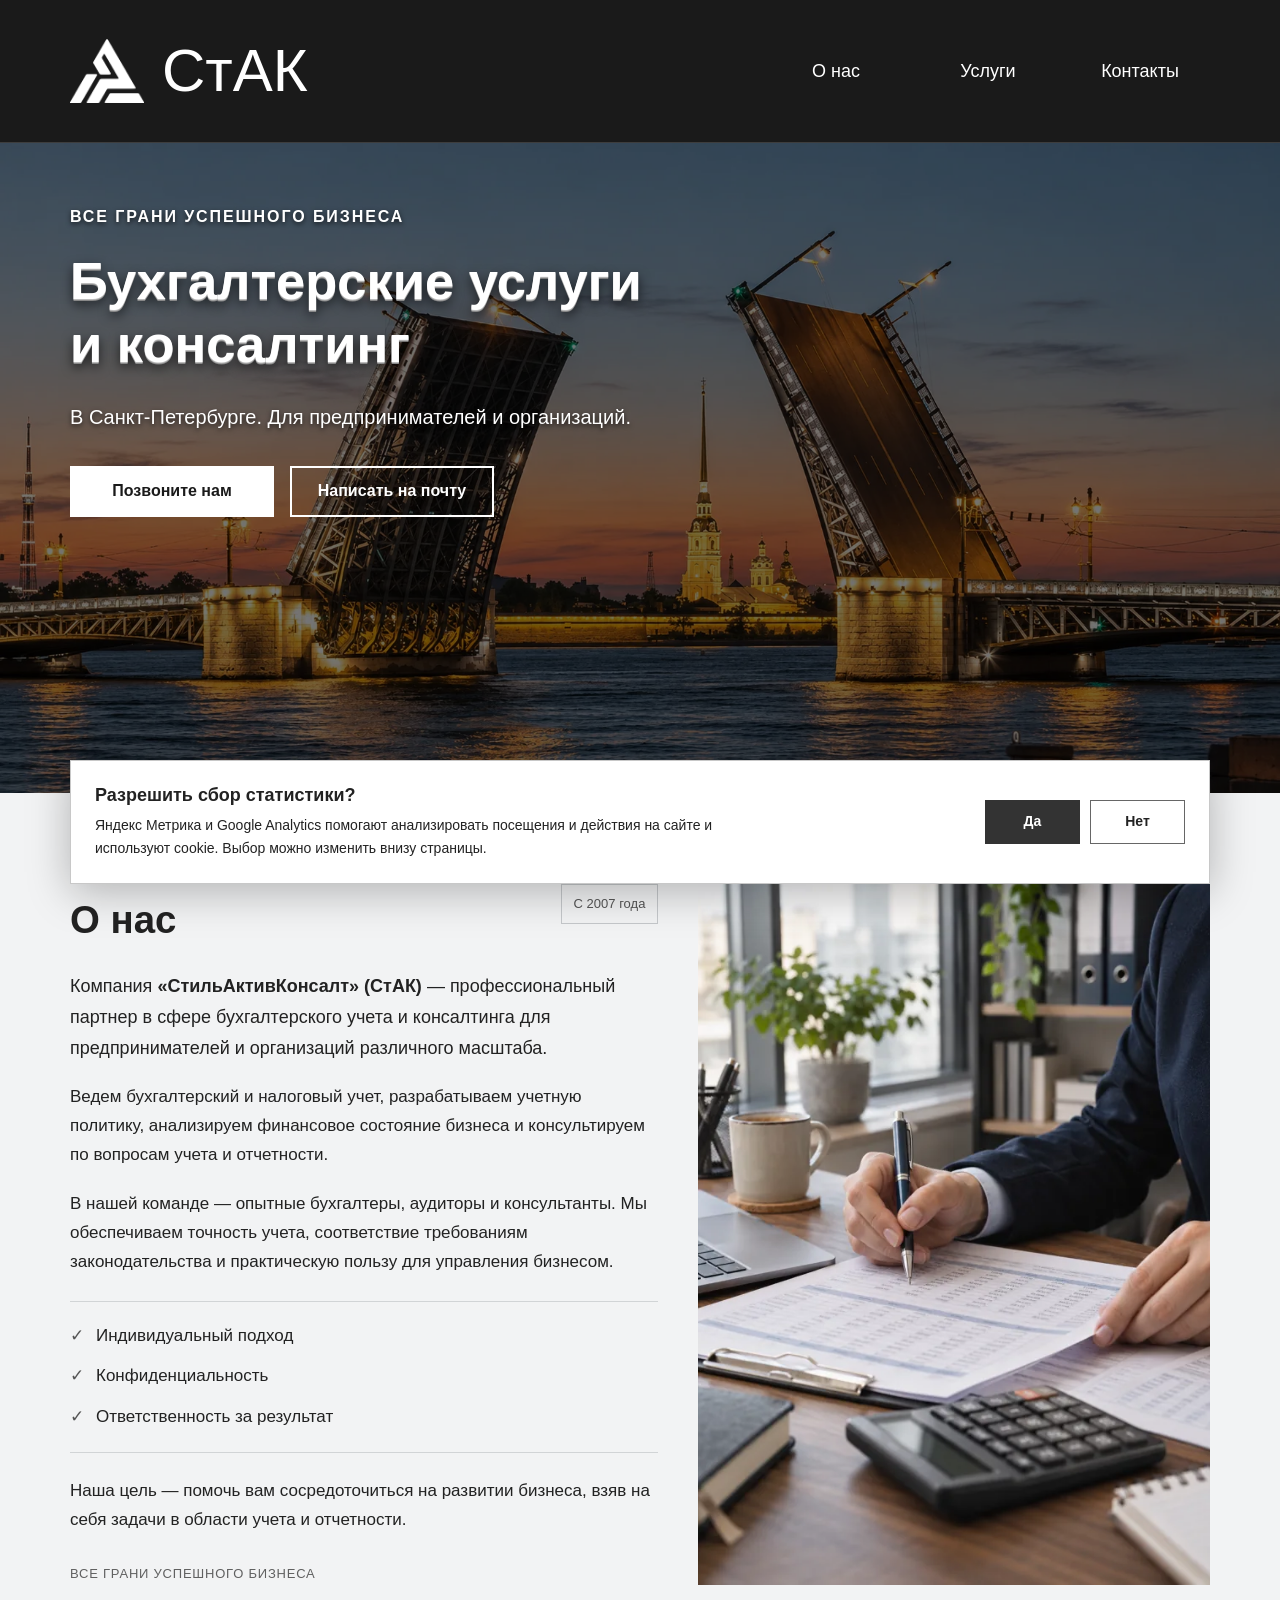
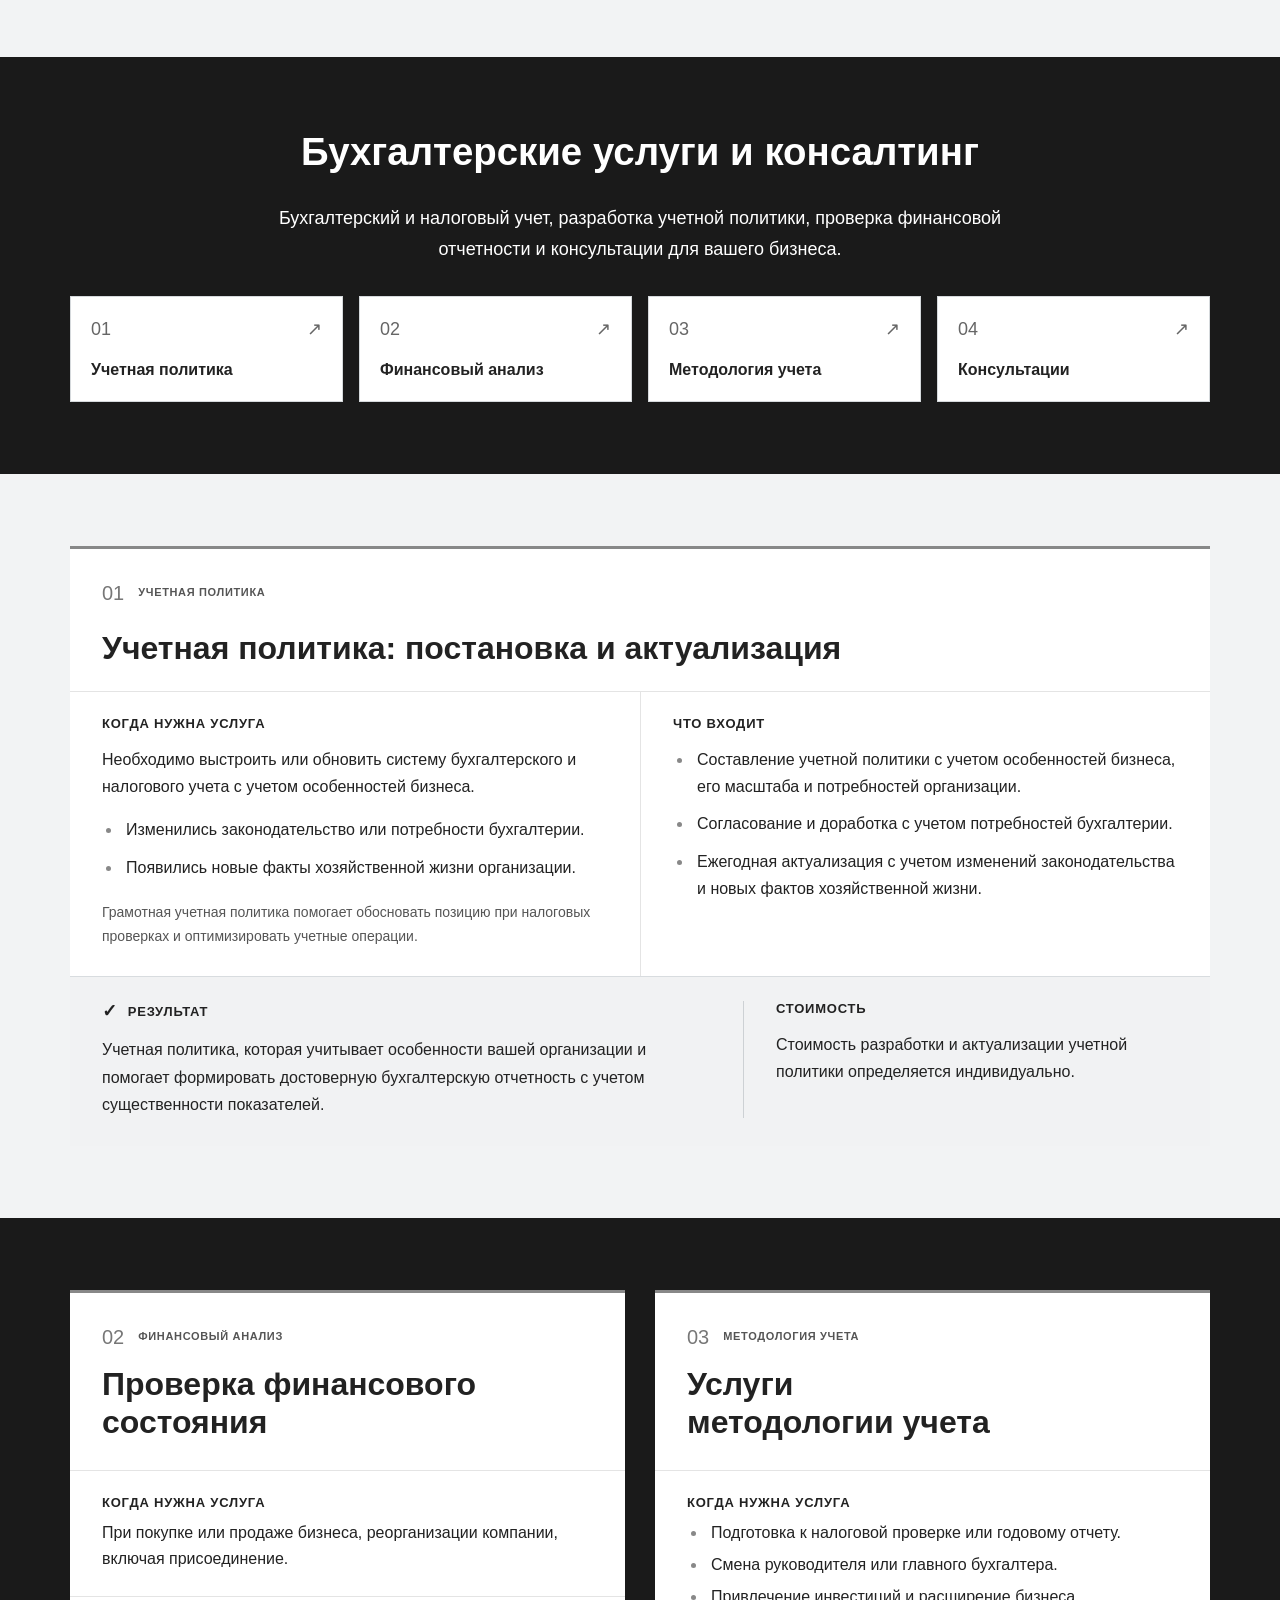
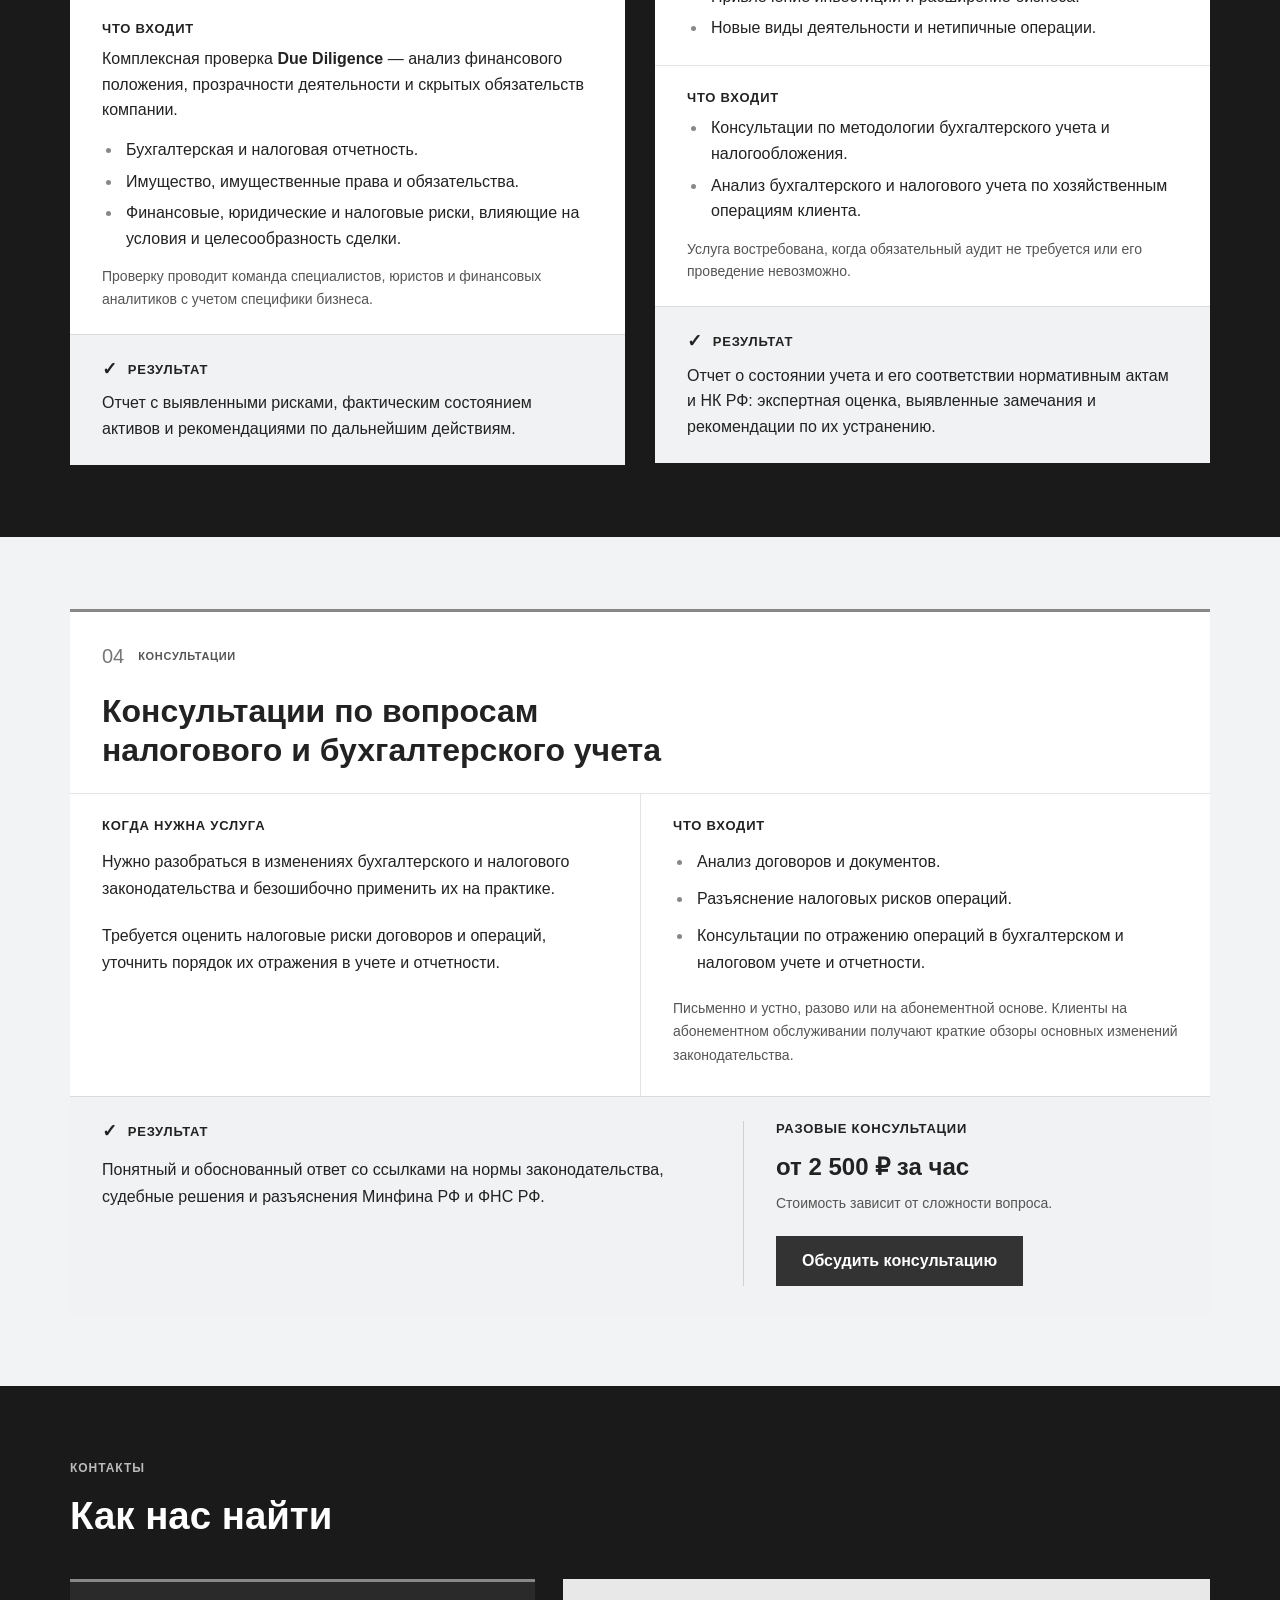
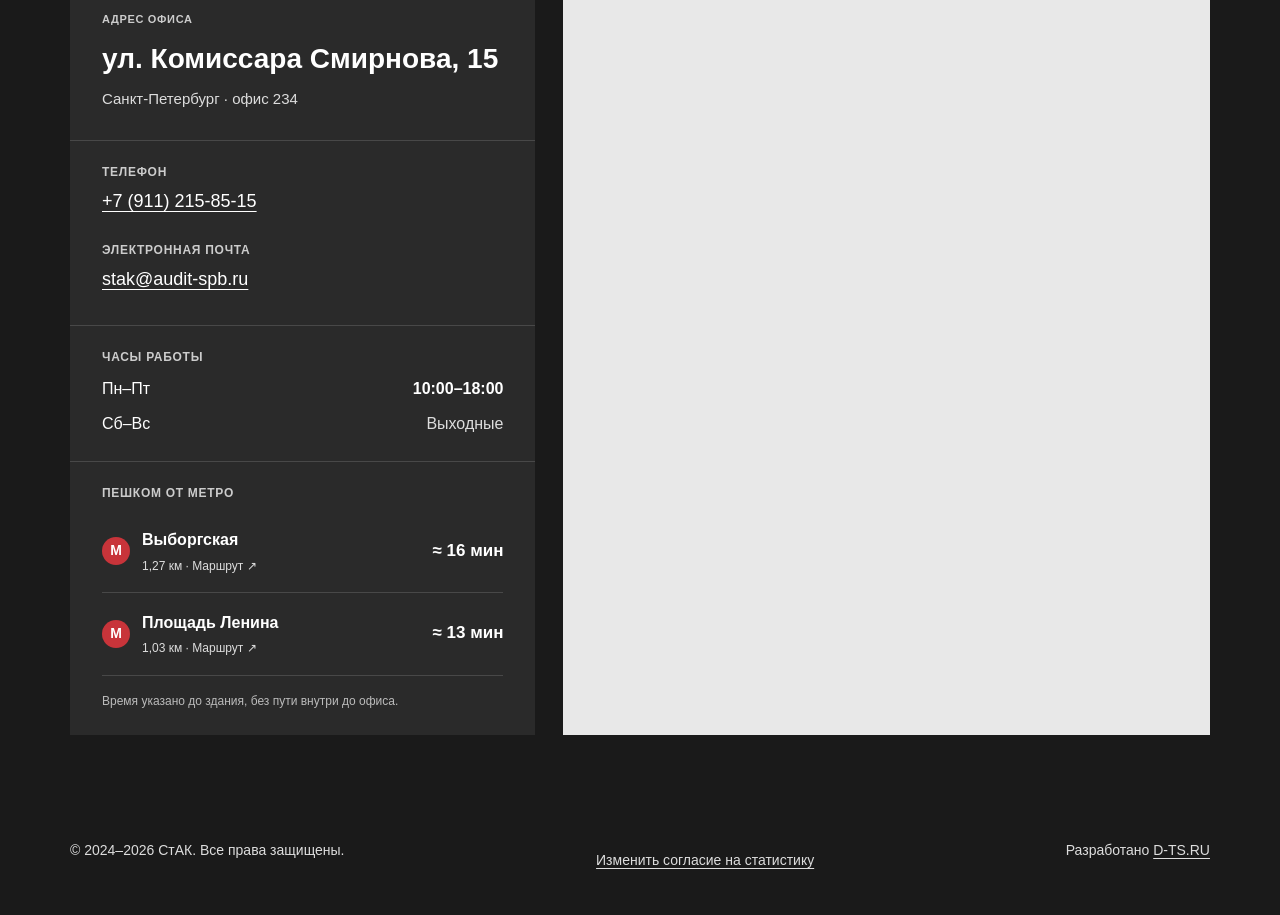
==== index.html @ ddf8f75f "Add breathing room to service cards and reorder header navigation" ====
<!doctype html>
<html lang="ru">
<head>
  <meta charset="utf-8">
  <meta name="viewport" content="width=device-width, initial-scale=1">
  <title>СтАК — бухгалтерские услуги и консалтинг в Санкт-Петербурге</title>
  <meta name="description" content="СтильАктивКонсалт: бухгалтерский и налоговый учет, учетная политика, финансовый анализ и консультации в Санкт-Петербурге. Работаем с 2007 года. +7 (911) 215-85-15.">
  <link rel="canonical" href="https://audit-spb.ru/">
  <meta name="theme-color" content="#1a1a1a">
  <meta property="og:type" content="website">
  <meta property="og:locale" content="ru_RU">
  <meta property="og:site_name" content="СтАК — СтильАктивКонсалт">
  <meta property="og:title" content="СтАК — бухгалтерские услуги и консалтинг">
  <meta property="og:description" content="Бухгалтерский и налоговый учет, учетная политика, финансовый анализ и консультации в Санкт-Петербурге. Работаем с 2007 года.">
  <meta property="og:url" content="https://audit-spb.ru/">
  <meta property="og:image" content="https://audit-spb.ru/images/optimized/hero-palace-enhanced-social-1200.jpg">
  <meta property="og:image:alt" content="Разведенный Дворцовый мост в Санкт-Петербурге">
  <link rel="icon" type="image/svg+xml" href="images/optimized/favicon-white.svg">
  <link rel="stylesheet" href="index.css?v=20261112-card-spacing">
  <script src="site.js?v=20261112-card-spacing" defer></script>
  <script type="application/ld+json">
  {
    "@context": "https://schema.org",
    "@type": "AccountingService",
    "name": "СтАК — СтильАктивКонсалт",
    "url": "https://audit-spb.ru/",
    "logo": "https://audit-spb.ru/images/logowhite.png",
    "telephone": "+79112158515",
    "email": "stak@audit-spb.ru",
    "foundingDate": "2007",
    "address": {
      "@type": "PostalAddress",
      "streetAddress": "ул. Комиссара Смирнова, д. 15, офис 234",
      "addressLocality": "Санкт-Петербург",
      "addressCountry": "RU"
    },
    "openingHoursSpecification": {
      "@type": "OpeningHoursSpecification",
      "dayOfWeek": ["Monday", "Tuesday", "Wednesday", "Thursday", "Friday"],
      "opens": "10:00",
      "closes": "18:00"
    }
  }
  </script>
</head>
<body>
  <a class="skip-link" href="#main">Перейти к содержанию</a>
  <header class="site-header" id="sec-03d2">
    <div class="container header-inner">
      <a class="brand" href="./" aria-label="СтАК — главная">
        <img src="images/optimized/logo-160.webp" srcset="images/optimized/logo-160.webp 160w, images/optimized/logo-320.webp 320w" sizes="74px" width="160" height="139" alt="">
        <span>СтАК</span>
      </a>
      <button class="menu-toggle" type="button" aria-expanded="false" aria-controls="navigation" hidden>Меню <span aria-hidden="true">☰</span></button>
      <nav id="navigation" aria-label="Основная навигация">
        <a href="#sec-69fc">О нас</a>
        <a href="#sec-6db2">Услуги</a>
        <a href="#sec-a2cb">Контакты</a>
      </nav>
    </div>
  </header>
  <main id="main" tabindex="-1">
    <section class="hero" id="sec-44bd" aria-labelledby="hero-title">
      <img class="hero-image" src="images/optimized/hero-palace-enhanced-1752.webp" srcset="images/optimized/hero-palace-enhanced-960.webp 960w, images/optimized/hero-palace-enhanced-1752.webp 1752w" sizes="100vw" width="1752" height="897" alt="" fetchpriority="high">
      <div class="container hero-content">
        <p class="eyebrow">Все грани успешного бизнеса</p>
        <h1 id="hero-title">Бухгалтерские услуги<br>и консалтинг</h1>
        <p class="hero-description">В Санкт-Петербурге. Для предпринимателей и организаций.</p>
        <div class="actions">
          <a class="button" href="tel:+79112158515">Позвоните нам</a>
          <a class="button button-outline" href="mailto:stak@audit-spb.ru">Написать на почту</a>
        </div>
      </div>
    </section>
    <section class="section section-muted about" id="sec-69fc" aria-labelledby="about-title">
      <div class="container about-layout">
        <div class="prose about-copy">
          <header class="about-heading">
            <div><p class="about-kicker">СтильАктивКонсалт</p><h2 id="about-title">О нас</h2></div>
            <span class="about-since">С 2007 года</span>
          </header>
          <p class="about-lead">Компания <strong>«СтильАктивКонсалт» (СтАК)</strong> — профессиональный партнер в сфере бухгалтерского учета и консалтинга для предпринимателей и организаций различного масштаба.</p>
          <p>Ведем бухгалтерский и налоговый учет, разрабатываем учетную политику, анализируем финансовое состояние бизнеса и консультируем по вопросам учета и отчетности.</p>
          <p>В нашей команде — опытные бухгалтеры, аудиторы и консультанты. Мы обеспечиваем точность учета, соответствие требованиям законодательства и практическую пользу для управления бизнесом.</p>
          <ul class="about-principles">
            <li>Индивидуальный подход</li>
            <li>Конфиденциальность</li>
            <li>Ответственность за результат</li>
          </ul>
          <p>Наша цель — помочь вам сосредоточиться на развитии бизнеса, взяв на себя задачи в области учета и отчетности.</p>
          <p class="about-motto">Все грани успешного бизнеса</p>
        </div>
        <div class="about-photo">
          <img src="images/optimized/about-documents-960.webp" srcset="images/optimized/about-documents-640.webp 640w, images/optimized/about-documents-960.webp 960w, images/optimized/about-documents-1086.webp 1086w" sizes="(max-width: 640px) calc(100vw - 32px), (max-width: 900px) calc(100vw - 48px), (max-width: 1188px) calc((100vw - 88px) / 2.15), 512px" width="1086" height="1448" loading="lazy" decoding="async" alt="Работа с бухгалтерскими документами">
        </div>
      </div>
    </section>
    <section class="section intro" id="sec-6db2" aria-labelledby="services-title">
      <div class="container">
        <h2 id="services-title">Бухгалтерские услуги и консалтинг</h2>
        <p>Бухгалтерский и налоговый учет, разработка учетной политики, проверка финансовой отчетности и консультации для вашего бизнеса.</p>
        <nav class="service-links" aria-label="Услуги компании">
          <a href="#sec-0152"><span class="service-link-number">01</span><span class="service-link-arrow" aria-hidden="true">↗</span><span class="service-link-title">Учетная политика</span></a>
          <a href="#sec-3863"><span class="service-link-number">02</span><span class="service-link-arrow" aria-hidden="true">↗</span><span class="service-link-title">Финансовый анализ</span></a>
          <a href="#methodology"><span class="service-link-number">03</span><span class="service-link-arrow" aria-hidden="true">↗</span><span class="service-link-title">Методология учета</span></a>
          <a href="#sec-7f8d"><span class="service-link-number">04</span><span class="service-link-arrow" aria-hidden="true">↗</span><span class="service-link-title">Консультации</span></a>
        </nav>
      </div>
    </section>
    <section class="section section-muted" id="sec-0152" aria-labelledby="policy-title">
      <div class="container">
        <article class="service-card service-wide" aria-labelledby="policy-title">
          <header class="service-heading">
            <p class="service-label"><span aria-hidden="true">01</span> Учетная политика</p>
            <h2 id="policy-title">Учетная политика: постановка и актуализация</h2>
          </header>
          <div class="service-detail">
            <h3>Когда нужна услуга</h3>
            <p>Необходимо выстроить или обновить систему бухгалтерского и налогового учета с учетом особенностей бизнеса.</p>
            <ul>
              <li>Изменились законодательство или потребности бухгалтерии.</li>
              <li>Появились новые факты хозяйственной жизни организации.</li>
            </ul>
            <p class="service-detail-note">Грамотная учетная политика помогает обосновать позицию при налоговых проверках и оптимизировать учетные операции.</p>
          </div>
          <div class="service-detail">
            <h3>Что входит</h3>
            <ul>
              <li>Составление учетной политики с учетом особенностей бизнеса, его масштаба и потребностей организации.</li>
              <li>Согласование и доработка с учетом потребностей бухгалтерии.</li>
              <li>Ежегодная актуализация с учетом изменений законодательства и новых фактов хозяйственной жизни.</li>
            </ul>
          </div>
          <div class="service-result">
            <div>
              <h3><span aria-hidden="true">✓</span> Результат</h3>
              <p>Учетная политика, которая учитывает особенности вашей организации и помогает формировать достоверную бухгалтерскую отчетность с учетом существенности показателей.</p>
            </div>
            <div class="service-terms">
              <h3>Стоимость</h3>
              <p>Стоимость разработки и актуализации учетной политики определяется индивидуально.</p>
            </div>
          </div>
        </article>
      </div>
    </section>
    <section class="section services" id="sec-3863" aria-label="Финансовый анализ и методология учета">
      <div class="container service-grid">
        <article class="service-card" aria-labelledby="review-title">
          <header class="service-heading">
            <p class="service-label"><span aria-hidden="true">02</span> Финансовый анализ</p>
            <h2 id="review-title">Проверка финансового состояния</h2>
          </header>
          <div class="service-detail">
            <h3>Когда нужна услуга</h3>
            <p>При покупке или продаже бизнеса, реорганизации компании, включая присоединение.</p>
          </div>
          <div class="service-detail">
            <h3>Что входит</h3>
            <p>Комплексная проверка <strong>Due Diligence</strong> — анализ финансового положения, прозрачности деятельности и скрытых обязательств компании.</p>
            <ul>
              <li>Бухгалтерская и налоговая отчетность.</li>
              <li>Имущество, имущественные права и обязательства.</li>
              <li>Финансовые, юридические и налоговые риски, влияющие на условия и целесообразность сделки.</li>
            </ul>
            <p class="service-detail-note">Проверку проводит команда специалистов, юристов и финансовых аналитиков с учетом специфики бизнеса.</p>
          </div>
          <div class="service-result">
            <h3><span aria-hidden="true">✓</span> Результат</h3>
            <p>Отчет с выявленными рисками, фактическим состоянием активов и рекомендациями по дальнейшим действиям.</p>
          </div>
        </article>
        <article class="service-card" id="methodology" aria-labelledby="methodology-title">
          <header class="service-heading">
            <p class="service-label"><span aria-hidden="true">03</span> Методология учета</p>
            <h2 id="methodology-title">Услуги методологии учета</h2>
          </header>
          <div class="service-detail">
            <h3>Когда нужна услуга</h3>
            <ul>
              <li>Подготовка к налоговой проверке или годовому отчету.</li>
              <li>Смена руководителя или главного бухгалтера.</li>
              <li>Привлечение инвестиций и расширение бизнеса.</li>
              <li>Новые виды деятельности и нетипичные операции.</li>
            </ul>
          </div>
          <div class="service-detail">
            <h3>Что входит</h3>
            <ul>
              <li>Консультации по методологии бухгалтерского учета и налогообложения.</li>
              <li>Анализ бухгалтерского и налогового учета по хозяйственным операциям клиента.</li>
            </ul>
            <p class="service-detail-note">Услуга востребована, когда обязательный аудит не требуется или его проведение невозможно.</p>
          </div>
          <div class="service-result">
            <h3><span aria-hidden="true">✓</span> Результат</h3>
            <p>Отчет о состоянии учета и его соответствии нормативным актам и НК РФ: экспертная оценка, выявленные замечания и рекомендации по их устранению.</p>
          </div>
        </article>
      </div>
    </section>
    <section class="section section-muted" id="sec-7f8d" aria-labelledby="consultation-title">
      <div class="container">
        <article class="service-card service-wide" aria-labelledby="consultation-title">
          <header class="service-heading">
            <p class="service-label"><span aria-hidden="true">04</span> Консультации</p>
            <h2 id="consultation-title">Консультации по вопросам налогового и бухгалтерского учета</h2>
          </header>
          <div class="service-detail">
            <h3>Когда нужна услуга</h3>
            <p>Нужно разобраться в изменениях бухгалтерского и налогового законодательства и безошибочно применить их на практике.</p>
            <p>Требуется оценить налоговые риски договоров и операций, уточнить порядок их отражения в учете и отчетности.</p>
          </div>
          <div class="service-detail">
            <h3>Что входит</h3>
            <ul>
              <li>Анализ договоров и документов.</li>
              <li>Разъяснение налоговых рисков операций.</li>
              <li>Консультации по отражению операций в бухгалтерском и налоговом учете и отчетности.</li>
            </ul>
            <p class="service-detail-note">Письменно и устно, разово или на абонементной основе. Клиенты на абонементном обслуживании получают краткие обзоры основных изменений законодательства.</p>
          </div>
          <div class="service-result">
            <div>
              <h3><span aria-hidden="true">✓</span> Результат</h3>
              <p>Понятный и обоснованный ответ со ссылками на нормы законодательства, судебные решения и разъяснения Минфина РФ и ФНС РФ.</p>
            </div>
            <div class="service-terms">
              <h3>Разовые консультации</h3>
              <p class="service-rate">от 2 500 ₽ за час</p>
              <p class="service-terms-note">Стоимость зависит от сложности вопроса.</p>
              <a class="button" href="mailto:stak@audit-spb.ru">Обсудить консультацию</a>
            </div>
          </div>
        </article>
      </div>
    </section>
    <section class="section contacts" id="sec-a2cb" aria-labelledby="contacts-title">
      <div class="container">
        <p class="contacts-kicker">Контакты</p>
        <h2 id="contacts-title">Как нас найти</h2>
        <div class="contacts-layout">
          <div class="contact-card">
            <header class="contact-head">
              <p class="contact-label">Адрес офиса</p>
              <h3 class="contact-address">ул. Комиссара Смирнова, 15</h3>
              <p class="contact-city">Санкт-Петербург · офис 234</p>
            </header>
            <div class="contact-section contact-details">
              <div><h3>Телефон</h3><p><a href="tel:+79112158515">+7 (911) 215-85-15</a></p></div>
              <div><h3>Электронная почта</h3><p><a href="mailto:stak@audit-spb.ru">stak@audit-spb.ru</a></p></div>
            </div>
            <div class="contact-section contact-hours">
              <h3>Часы работы</h3>
              <p><span>Пн–Пт</span><strong>10:00–18:00</strong></p>
              <p><span>Сб–Вс</span><span class="contact-note">Выходные</span></p>
            </div>
            <div class="contact-section contact-routes">
              <h3>Пешком от метро</h3>
              <a class="metro-access" href="https://yandex.ru/maps/2/saint-petersburg/?mode=routes&amp;rtext=59.971006%2C30.347309~59.963052%2C30.348378&amp;rtt=pd" target="_blank" rel="noopener noreferrer" aria-label="Маршрут от метро Выборгская: примерно 16 минут пешком, 1,27 км">
                <span class="metro-symbol" aria-hidden="true">М</span>
                <span class="metro-description"><strong>Выборгская</strong><span>1,27 км · Маршрут ↗</span></span>
                <span class="metro-time">≈ 16 мин</span>
              </a>
              <a class="metro-access" href="https://yandex.ru/maps/2/saint-petersburg/?mode=routes&amp;rtext=59.956967%2C30.355556~59.963052%2C30.348378&amp;rtt=pd" target="_blank" rel="noopener noreferrer" aria-label="Маршрут от метро Площадь Ленина: примерно 13 минут пешком, 1,03 км">
                <span class="metro-symbol" aria-hidden="true">М</span>
                <span class="metro-description"><strong>Площадь Ленина</strong><span>1,03 км · Маршрут ↗</span></span>
                <span class="metro-time">≈ 13 мин</span>
              </a>
              <p class="contact-route-note">Время указано до здания, без пути внутри до офиса.</p>
            </div>
          </div>
          <div class="map-panel" id="sec-88bb">
            <iframe class="yandex-map" src="https://yandex.ru/map-widget/v1/?ll=30.348378%2C59.963052&amp;z=16&amp;pt=30.348378%2C59.963052%2Cpm2rdm" title="СтАК на Яндекс Картах: Санкт-Петербург, улица Комиссара Смирнова, 15" loading="lazy" referrerpolicy="strict-origin-when-cross-origin" allowfullscreen></iframe>
          </div>
        </div>
      </div>
    </section>
  </main>
  <footer class="site-footer" id="sec-f9e6">
    <div class="container"><p>© 2024–2026 СтАК. Все права защищены.</p><button class="scroll-top" type="button" aria-label="Вернуться к началу страницы" hidden>Наверх <span aria-hidden="true">↑</span></button><button class="consent-footer" id="consent-open" type="button" hidden>Изменить согласие на статистику</button><p>Разработано <a href="https://d-ts.ru/">D-TS.RU</a></p></div>
  </footer>
  <div class="reading-progress" aria-hidden="true" hidden><span></span></div>
  <section class="consent-banner" id="consent-banner" role="region" aria-labelledby="consent-title" hidden>
    <div><h2 id="consent-title">Разрешить сбор статистики?</h2><p>Яндекс Метрика и Google Analytics помогают анализировать посещения и действия на сайте и используют cookie. Выбор можно изменить внизу страницы.</p></div>
    <div class="consent-actions">
      <button type="button" class="consent-button consent-primary" id="consent-accept">Да</button>
      <button type="button" class="consent-button" id="consent-reject">Нет</button>
    </div>
  </section>
</body>
</html>
---- index.css ----
/* СтАК: standalone styles; no framework or external font requests. */
:root {
  color-scheme: dark;
  --background: #1a1a1a;
  --surface: #f2f3f4;
  --text: #ffffff;
  --muted: #dddddd;
  --accent: #a8cff1;
  --button-hover: #e8eaeb;
  --button-hover-border: #aeb3b6;
  --width: 1140px;
  font-family: Arial, Helvetica, sans-serif;
  font-size: 16px;
  line-height: 1.7;
}
*, *::before, *::after { box-sizing: border-box; }
body { margin: 0; background: var(--background); color: var(--text); }
[hidden] { display: none !important; }
img { display: block; max-width: 100%; height: auto; }
a { color: inherit; text-underline-offset: .22em; }
a:hover { color: var(--accent); }
button { font: inherit; cursor: pointer; }
a, button { -webkit-tap-highlight-color: transparent; }
:focus-visible { outline: 3px solid #f5cf75; outline-offset: 5px; }
h1, h2, h3, p { margin: 0; }
h1, h2, h3 { line-height: 1.2; text-wrap: balance; }
p, li { overflow-wrap: break-word; }
h1 { font-size: clamp(2.15rem, 4.1vw, 3.5rem); }
h2 { font-size: clamp(1.75rem, 3vw, 2.5rem); margin-bottom: 28px; }
h3 { font-size: 1.2rem; }
p + p { margin-top: 20px; }
section, article { scroll-margin-top: 160px; }
.container { width: min(var(--width), calc(100% - 48px)); margin-inline: auto; }
.skip-link { position: absolute; top: 8px; left: 24px; padding: 8px 16px; background: #fff; color: #1a1a1a; transform: translateY(-180%); z-index: 10; }
.skip-link:focus { transform: none; }
.site-header { position: sticky; top: 0; z-index: 800; background: var(--background); border-bottom: 1px solid #3d3d3d; }
.header-inner { display: flex; align-items: center; justify-content: space-between; gap: 24px; min-height: 142px; }
.brand { flex-shrink: 0; display: inline-flex; align-items: center; gap: 18px; text-decoration: none; }
.brand img { width: 74px; height: 64px; object-fit: contain; }
.brand span { font-size: 3.75rem; line-height: 1; }
#navigation { display: grid; grid-template-columns: repeat(3, minmax(0, 1fr)); gap: 12px; width: 444px; max-width: 100%; }
#navigation a { display: inline-flex; align-items: center; justify-content: center; min-width: 0; height: 52px; padding: 12px 16px; border: 0; background: transparent; color: white; font-size: 1.125rem; font-weight: 500; text-decoration: none; text-decoration-thickness: 2px; text-underline-offset: .45em; white-space: nowrap; }
#navigation a:hover { background: transparent; color: var(--button-hover); text-decoration: underline; }
.site-header.is-compact .header-inner { min-height: 88px; }
.site-header.is-compact .brand { gap: 12px; }
.site-header.is-compact .brand img { width: 48px; height: 42px; }
.site-header.is-compact .brand span { font-size: 2.25rem; }
.site-header.is-compact #navigation a { height: 44px; font-size: 1rem; }
.menu-toggle { display: none; align-items: center; gap: 10px; min-height: 44px; padding: 7px 12px; border: 1px solid #888; background: transparent; color: inherit; }
.hero { position: relative; isolation: isolate; min-height: 650px; padding: 60px 0; }
.hero-image { position: absolute; inset: 0; width: 100%; height: 100%; object-fit: cover; z-index: -2; }
.hero::after { content: ''; position: absolute; inset: 0; background: rgb(0 0 0 / .54); z-index: -1; }
.hero-content { position: relative; }
.eyebrow { font-size: 1rem; font-weight: 700; text-transform: uppercase; letter-spacing: .12em; margin-bottom: 20px; }
.hero h1 { max-width: 780px; text-shadow: 0 1px 0 #bbb, 0 2px 0 #888, 0 5px 12px rgb(0 0 0 / .7); }
.hero .eyebrow, .hero-description { text-shadow: 0 2px 5px rgb(0 0 0 / .7); }
.hero-description { font-size: 1.25rem; margin-top: 24px; max-width: 650px; }
.actions { display: flex; flex-wrap: wrap; gap: 16px; margin-top: 32px; }
.actions .button { min-width: 204px; }
.button { display: inline-flex; align-items: center; justify-content: center; text-align: center; min-height: 48px; padding: 12px 24px; border: 2px solid white; background: white; color: #1a1a1a; font-size: 1rem; font-weight: 700; text-decoration: none; line-height: 1.4; }
.button:hover { background: var(--button-hover); border-color: var(--button-hover-border); color: #222; }
.button-outline { background: transparent; color: white; }
.section { padding-block: 72px; }
.section-muted { background: var(--surface); color: #222; color-scheme: light; }
.section-muted a:hover { color: #234d70; }
.section-muted :focus-visible { outline-color: #385c7b; }
.section-muted .button { background: #333; border-color: #333; color: white; }
.section-muted .button:hover { background: var(--button-hover); border-color: var(--button-hover-border); color: #222; }
.intro { text-align: center; }
.intro p { max-width: 760px; margin-inline: auto; font-size: 1.125rem; }
.service-links { display: grid; grid-template-columns: repeat(4, minmax(0, 1fr)); align-items: stretch; gap: 16px; margin-top: 32px; }
.service-links a { display: grid; grid-template-columns: 1fr auto; align-content: start; gap: 16px 12px; padding: 20px; border: 1px solid #d5d9dc; background: white; color: #222; text-align: left; text-decoration: none; line-height: 1.4; }
.service-links a:hover { background: var(--button-hover); border-color: var(--button-hover-border); color: #222; }
.service-link-number, .service-link-arrow { color: #666; font-size: 1.125rem; }
.service-link-title { grid-column: 1 / -1; font-size: 1rem; font-weight: 700; }
.prose { max-width: 900px; }
.prose h2 { text-align: center; }
.prose p, .prose li { font-size: 1.0625rem; }
ul { margin-block: 20px; padding-left: 24px; }
li + li { margin-top: 10px; }
.about-layout { display: grid; grid-template-columns: minmax(0, 1.15fr) minmax(0, 1fr); gap: 40px; align-items: stretch; }
.about-copy { max-width: none; min-width: 0; }
.about-copy h2 { text-align: left; }
.about-heading { display: flex; justify-content: space-between; align-items: center; gap: 24px; margin-bottom: 28px; }
.about-heading h2 { margin-bottom: 0; }
.about-copy .about-kicker { margin-bottom: 12px; color: #606060; font-size: .75rem; letter-spacing: .08em; text-transform: uppercase; }
.about-since { padding: 8px 12px; border: 1px solid #c5c8cb; color: #555; font-size: .8125rem; white-space: nowrap; }
.about-copy .about-lead { font-size: 1.125rem; }
.about-principles { list-style: none; display: grid; gap: 12px; margin-block: 24px; padding: 20px 0; border-block: 1px solid #d1d4d6; }
.about-principles li { display: flex; align-items: baseline; gap: 12px; }
.about-principles li + li { margin-top: 0; }
.about-principles li::before { content: '✓'; color: #555; }
.about-copy .about-motto { margin-top: 28px; color: #606060; font-size: .8125rem; letter-spacing: .06em; text-transform: uppercase; }
.about-photo { min-width: 0; overflow: hidden; }
.about-photo img { width: 100%; height: 100%; object-fit: cover; object-position: center; }
.services { background: var(--background); }
.service-grid { display: grid; grid-template-columns: repeat(2, minmax(0, 1fr)); column-gap: 30px; align-items: start; }
.service-card { display: grid; min-width: 0; background: white; color: #222; border-top: 3px solid #888; }
.service-grid > .service-card { display: block; }
.service-heading { padding: 28px 32px 24px; }
.service-label { display: flex; align-items: center; gap: 14px; margin-bottom: 20px; color: #555; font-size: .6875rem; font-weight: 700; letter-spacing: .06em; text-transform: uppercase; line-height: 1.6; }
.service-label span { color: #777; font-size: 1.25rem; font-weight: 400; letter-spacing: 0; }
.service-heading h2 { margin-bottom: 0; font-size: clamp(1.65rem, 2.6vw, 2rem); }
.service-detail { padding: 24px 32px 28px; border-top: 1px solid #e4e4e4; }
.service-detail h3, .service-result h3 { margin-bottom: 14px; font-size: .8125rem; text-transform: uppercase; letter-spacing: .06em; }
.service-detail p, .service-detail li, .service-result p { font-size: 1rem; line-height: 1.7; }
.service-detail ul { margin: 0; padding-left: 20px; }
.service-detail p + ul { margin-top: 16px; }
.service-detail ul + p { margin-top: 20px; }
.service-detail li { padding-left: 4px; }
.service-detail li::marker { color: #888; }
.service-detail li + li { margin-top: 10px; }
.service-detail .service-detail-note { margin-top: 20px; color: #555; font-size: .875rem; }
.service-result { padding: 24px 32px 28px; background: #f1f2f3; border-top: 1px solid #d8dcdf; }
.service-result h3 { display: flex; align-items: center; gap: 10px; }
.service-result h3 span { font-size: 1.1rem; }
.service-grid .service-heading { padding: 28px 32px; }
.service-grid .service-label { margin-bottom: 12px; }
.service-grid .service-heading h2 { max-width: 12em; }
.service-grid .service-detail, .service-grid .service-result { padding: 24px 32px; }
.service-grid .service-detail h3, .service-grid .service-result h3 { margin-bottom: 10px; }
.service-grid .service-detail p, .service-grid .service-detail li, .service-grid .service-result p { line-height: 1.6; }
.service-grid .service-detail li + li { margin-top: 6px; }
.service-grid .service-detail p + ul, .service-grid .service-detail .service-detail-note { margin-top: 14px; }
.service-wide { grid-template-columns: repeat(2, minmax(0, 1fr)); grid-template-rows: auto; }
.service-wide > .service-heading, .service-wide > .service-result { grid-column: 1 / -1; }
.service-wide .service-heading h2 { max-width: 850px; }
.service-wide > .service-detail + .service-detail { border-left: 1px solid #e4e4e4; }
.service-wide > .service-result { display: grid; grid-template-columns: 1.4fr 1fr; gap: 32px; }
.service-terms { border-left: 1px solid #cdd1d4; padding-left: 32px; }
.service-result .service-rate { font-size: 1.5rem; font-weight: 700; line-height: 1.4; }
.service-result .service-terms-note { margin-top: 8px; color: #555; font-size: .875rem; }
.service-terms .button { margin-top: 20px; }
.contacts { background: var(--background); }
.contacts h2 { text-align: left; }
.contacts-kicker { margin-bottom: 14px; color: #bbb; text-transform: uppercase; font-size: .75rem; font-weight: 700; letter-spacing: .08em; }
.contacts-layout { display: grid; grid-template-columns: minmax(0, .9fr) minmax(0, 1.25fr); gap: 28px; align-items: stretch; margin-top: 40px; }
.contact-card { min-width: 0; background: #2a2a2a; border-top: 3px solid #888; }
.contact-head { padding: 28px 32px; }
.contact-label { margin-bottom: 14px; color: #ccc; text-transform: uppercase; font-size: .6875rem; font-weight: 700; letter-spacing: .06em; }
.contact-address { font-size: clamp(1.375rem, 2.2vw, 1.75rem); }
.contact-city { color: var(--muted); margin-top: 10px; font-size: .9375rem; }
.contact-section { padding: 24px 32px; border-top: 1px solid #484848; }
.contact-section > h3, .contact-details h3 { text-transform: uppercase; letter-spacing: .06em; font-size: .75rem; color: #ccc; margin-bottom: 10px; }
.contact-details { display: grid; gap: 20px; }
.contact-details h3 { margin-bottom: 0; }
.contact-details p { font-size: 1.125rem; overflow-wrap: anywhere; }
.contact-details a { display: inline-flex; align-items: center; min-height: 44px; padding-block: 4px; }
.contact-hours p { display: flex; justify-content: space-between; gap: 16px; font-size: 1rem; }
.contact-hours p + p { margin-top: 8px; }
.contact-note { color: var(--muted); font-size: 1rem; }
.metro-access { display: grid; grid-template-columns: 28px minmax(0, 1fr) auto; align-items: center; gap: 12px; padding-block: 16px; border-bottom: 1px solid #484848; text-decoration: none; }
.metro-access:hover { color: #222; background: var(--button-hover); }
.metro-access:hover .metro-description > span { color: #555; }
.metro-symbol { display: grid; place-items: center; width: 28px; height: 28px; border-radius: 50%; background: #c8343a; color: white; font-size: .875rem; font-weight: 700; }
.metro-access strong { display: block; font-size: 1rem; }
.metro-description > span { display: block; color: var(--muted); font-size: .75rem; margin-top: 2px; }
.metro-time { white-space: nowrap; font-size: 1.0625rem; font-weight: 700; }
.contact-routes .contact-route-note { margin-top: 16px; color: #bbb; font-size: .75rem; line-height: 1.6; }
.map-panel { display: flex; flex-direction: column; min-width: 0; background: #2a2a2a; }
.yandex-map { display: block; flex: 1; width: 100%; min-height: 440px; border: 0; background: #e8e8e8; color-scheme: light; }
.site-footer { padding-block: 32px; font-size: .875rem; color: var(--muted); }
.site-footer .container { display: flex; flex-wrap: wrap; justify-content: space-between; gap: 12px 24px; }
.site-footer p + p { margin: 0; }
@media (min-width: 1600px) { .hero { min-height: 720px; } }
@media (max-width: 900px) {
  .about-layout { grid-template-columns: 1fr; gap: 32px; }
  .about-photo img { height: auto; aspect-ratio: 4 / 3; object-position: center 65%; }
  .service-grid { grid-template-columns: 1fr; row-gap: 24px; }
  .service-wide { grid-template-columns: 1fr; }
  .service-wide > .service-detail + .service-detail { border-left: 0; }
  .service-wide > .service-result { grid-template-columns: 1fr; gap: 24px; }
  .service-terms { border-left: 0; border-top: 1px solid #cdd1d4; padding: 24px 0 0; }
  .contacts-layout { grid-template-columns: 1fr; }
}
@media (max-width: 800px) {
  section, article { scroll-margin-top: 136px; }
  .service-links { grid-template-columns: repeat(2, minmax(0, 1fr)); }
  .header-inner { min-height: 112px; }
  .brand span { font-size: 2.5rem; }
  .brand img { width: 60px; height: 52px; }
  #navigation a { padding-inline: 10px; }
}
@media (max-width: 640px) {
  section, article { scroll-margin-top: 112px; }
  .site-header.is-compact .header-inner { min-height: 72px; padding-block: 12px; }
  .site-header.is-compact .brand img { width: 40px; height: 35px; }
  .site-header.is-compact .brand span { font-size: 1.75rem; }
  .site-header.is-compact #navigation a { font-size: .9375rem; }
  .container { width: calc(100% - 32px); }
  .header-inner { min-height: 88px; flex-wrap: wrap; gap: 0 16px; padding-block: 16px; }
  .brand { gap: 12px; }
  .brand img { width: 54px; height: 47px; }
  .brand span { font-size: 2rem; }
  .menu-toggle { display: inline-flex; }
  #navigation { width: 100%; gap: 4px; padding-top: 16px; }
  #navigation a { text-align: center; padding: 10px 6px; height: 48px; font-size: .9375rem; }
  .hero { min-height: 560px; padding-top: 44px; }
  .hero-image { object-position: center; }
  .eyebrow { font-size: .8rem; letter-spacing: .08em; }
  .hero-description { font-size: 1.125rem; }
  .actions { gap: 12px; }
  .actions .button { width: 100%; }
  .section { padding-block: 48px; }
  .prose p, .prose li { font-size: 1rem; }
  .about-heading { gap: 12px; }
  .about-since { padding: 6px 8px; font-size: .75rem; }
  .service-grid { gap: 24px; }
  .service-heading, .service-detail, .service-result { padding: 24px; }
  .service-grid .service-heading, .service-grid .service-detail, .service-grid .service-result { padding: 24px; }
  .service-label { gap: 10px; font-size: .625rem; }
  .contacts-layout { gap: 20px; margin-top: 28px; }
  .contact-head, .contact-section { padding: 24px; }
  .metro-access { gap: 10px; }
  .metro-access strong { font-size: 1rem; }
  .metro-description > span { font-size: .6875rem; }
  .metro-time { font-size: 1.0625rem; }
  .yandex-map { min-height: 360px; }
  .service-links a { padding: 16px; }
  .service-link-title { font-size: .9375rem; }
  .site-footer .container { justify-content: center; text-align: center; }
}
@media print {
  :root { color-scheme: light; }
  body, .section, .contacts, .service-card { background: white; color: black; }
  .hero-image, .about-photo, .map-panel, .menu-toggle, #navigation, .skip-link, .actions, .service-links { display: none !important; }
  .hero::after { display: none; }
  .hero { min-height: auto; padding-block: 24px; }
  .section { padding-block: 24px; }
  .about-layout, .service-grid, .contacts-layout { display: block; }
  .contact-card { background: white; color: black; }
  .service-result { background: #f1f2f3; color: black; }
  a, .site-footer { color: black; }
  .contact-city, .contact-details h3, .contact-note, .metro-description > span, .contact-label, .contacts-kicker, .contact-section > h3, .contact-route-note { color: black; }
}
/* Analytics preferences and optional motion. */
.consent-footer { border: 0; padding: 8px 0; min-height: 44px; background: transparent; color: inherit; font-size: .875rem; text-decoration: underline; text-underline-offset: .22em; }
.consent-banner { position: fixed; z-index: 1000; left: 50%; bottom: 16px; transform: translateX(-50%); display: grid; grid-template-columns: 1fr auto; align-items: center; gap: 24px; width: min(1140px, calc(100% - 32px)); max-height: calc(100dvh - 32px); overflow: auto; padding: 24px; border: 1px solid #c8c8c8; background: white; color: #222; box-shadow: 0 8px 40px #0004; color-scheme: light; }
.consent-banner h2 { margin-bottom: 8px; font-size: 1.125rem; text-align: left; }
.consent-banner p { max-width: 680px; font-size: .875rem; line-height: 1.6; }
.consent-actions { display: grid; grid-template-columns: 1fr 1fr; gap: 10px; min-width: 200px; }
.consent-button { display: inline-flex; align-items: center; justify-content: center; min-height: 44px; padding: 10px 18px; border: 1px solid #666; background: white; color: #222; font-size: .875rem; font-weight: 700; line-height: 1.4; }
.consent-button:hover { background: var(--button-hover); border-color: var(--button-hover-border); color: #222; }
.consent-primary { background: #333; color: white; border-color: #333; }
.consent-primary:hover { background: var(--button-hover); border-color: var(--button-hover-border); color: #222; }
.reading-progress { position: fixed; z-index: 900; inset: 0 0 auto; height: 3px; pointer-events: none; }
.reading-progress span { display: block; height: 100%; background: #aeb8bf; transform: scaleX(0); transform-origin: left; }
.scroll-top { position: fixed; z-index: 50; right: 24px; bottom: 24px; min-height: 44px; padding: 10px 16px; border: 1px solid #777; background: #1a1a1a; color: white; font-size: .8125rem; }
.scroll-top span { margin-left: 12px; }
#navigation a[aria-current="location"] { background: transparent; color: white; text-decoration: underline; }
@media (prefers-reduced-motion: no-preference) {
  html { scroll-behavior: smooth; }
  .header-inner { transition: min-height .2s ease; }
  .brand, .brand img, .brand span, #navigation a { transition: width .2s ease, height .2s ease, font-size .2s ease, gap .2s ease; }
  .reveal-pending { opacity: 0; transform: translateY(16px); }
  .reveal-pending.reveal-visible { opacity: 1; transform: none; transition: opacity .6s ease, transform .6s ease; }
  .service-links a, .button, .consent-button { transition: background-color .2s ease, border-color .2s ease; }
}
@media (max-width: 900px) {
  .consent-banner { grid-template-columns: 1fr; gap: 16px; }
  .consent-actions { grid-template-columns: 1fr 1fr; }
}
@media (max-width: 640px) {
  .consent-banner { padding: 20px; bottom: 12px; }
  .consent-actions { grid-template-columns: 1fr 1fr; }
  .scroll-top { position: static; right: auto; bottom: auto; }
}
@media print {
  .reveal-pending { opacity: 1; transform: none; }
}

.consent-banner :focus-visible { outline-color: #555; }
@media print { .consent-banner, .consent-footer, .scroll-top, .reading-progress { display: none !important; } }

.button, .menu-toggle, #navigation a, .service-links a, .consent-button, .consent-footer, .scroll-top { border-radius: 0; }
.menu-toggle:hover, .scroll-top:hover, .consent-footer:hover { background: var(--button-hover); border-color: var(--button-hover-border); color: #222; }

@media print { .site-header { position: static; } section, article { scroll-margin-top: 0; } }
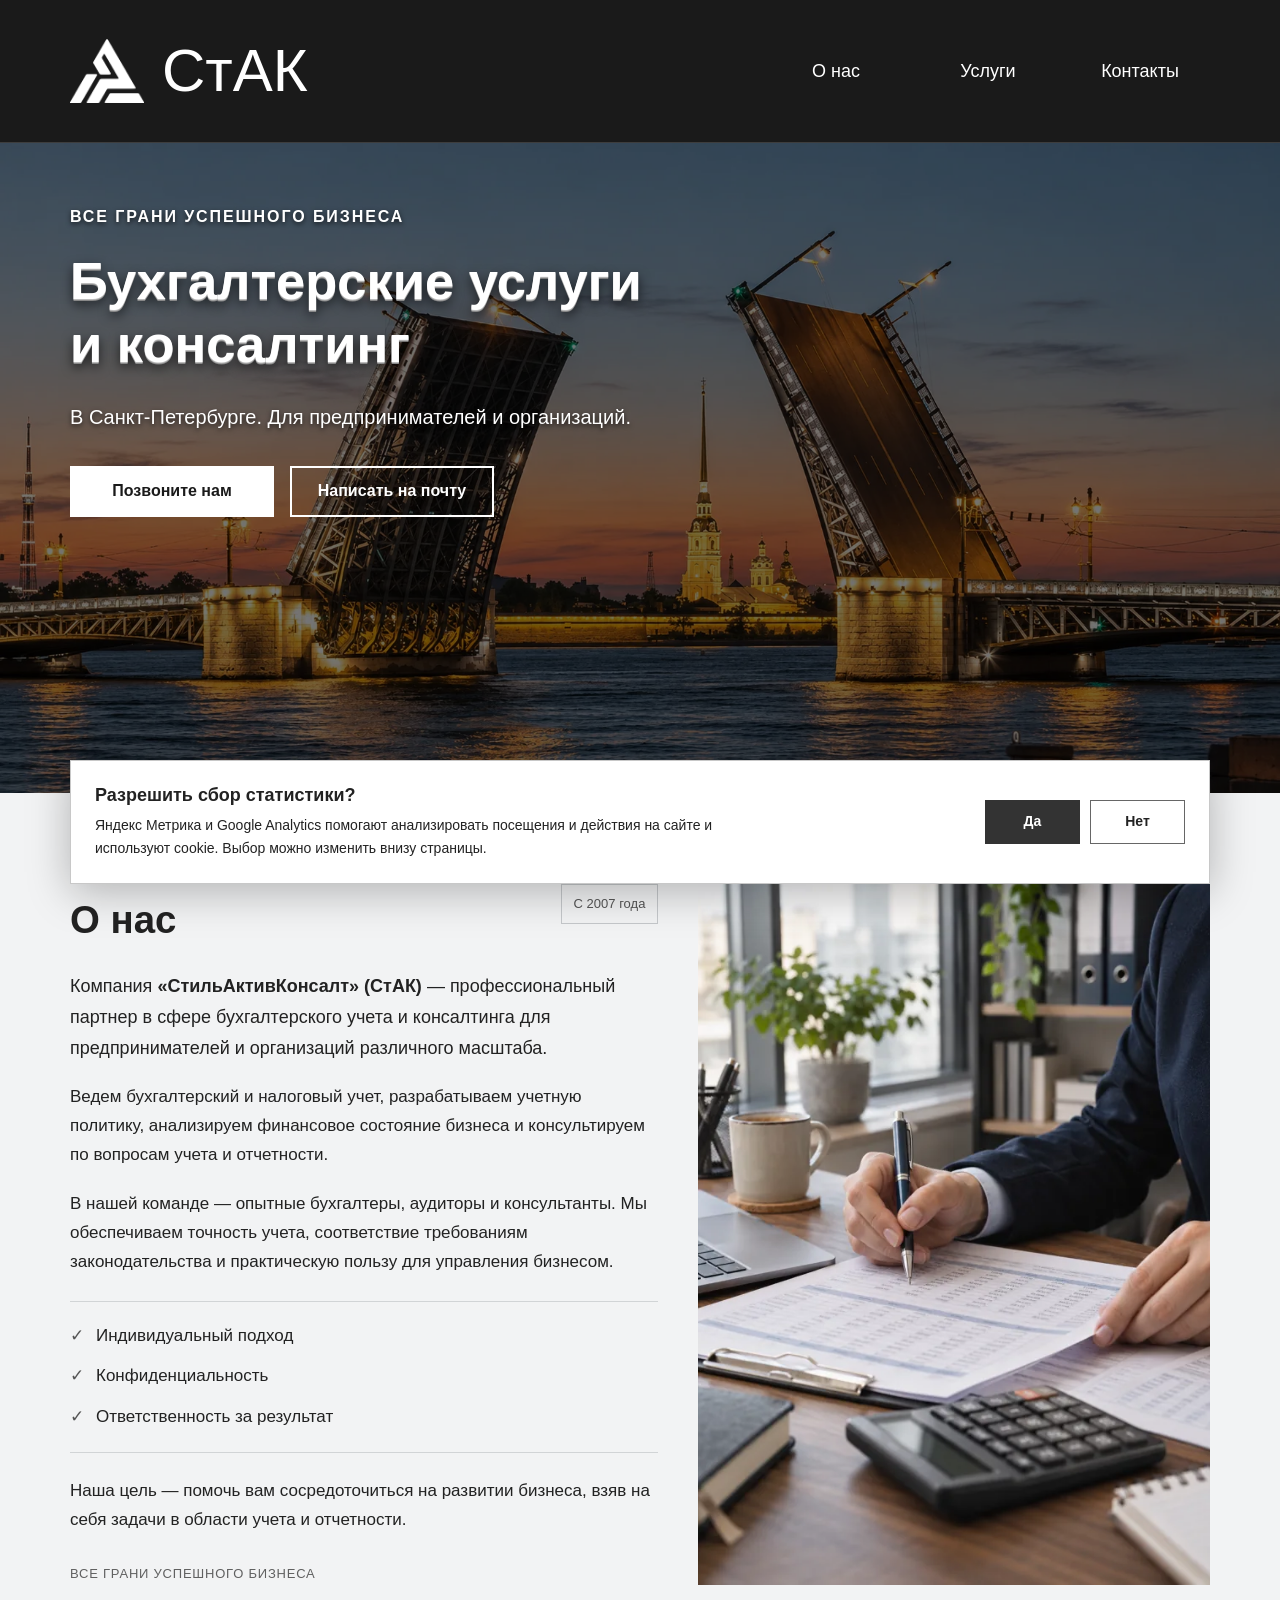
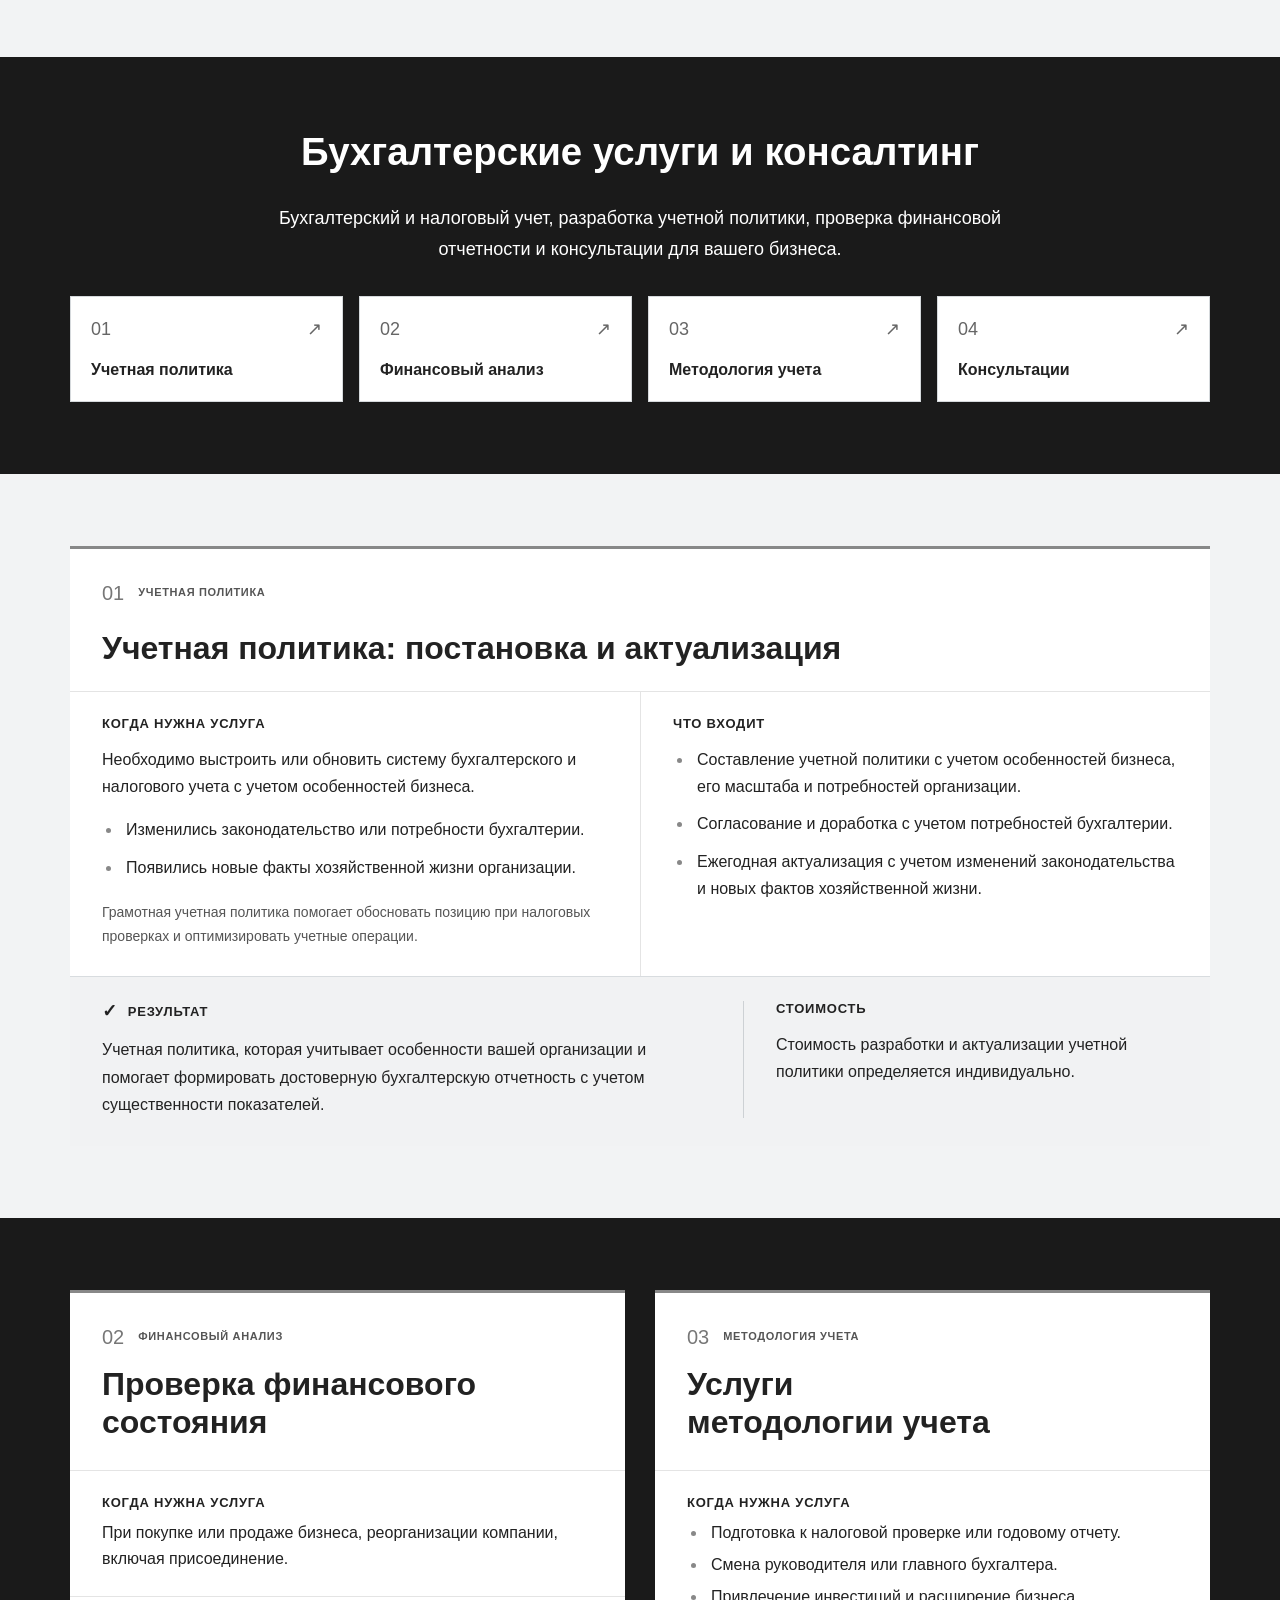
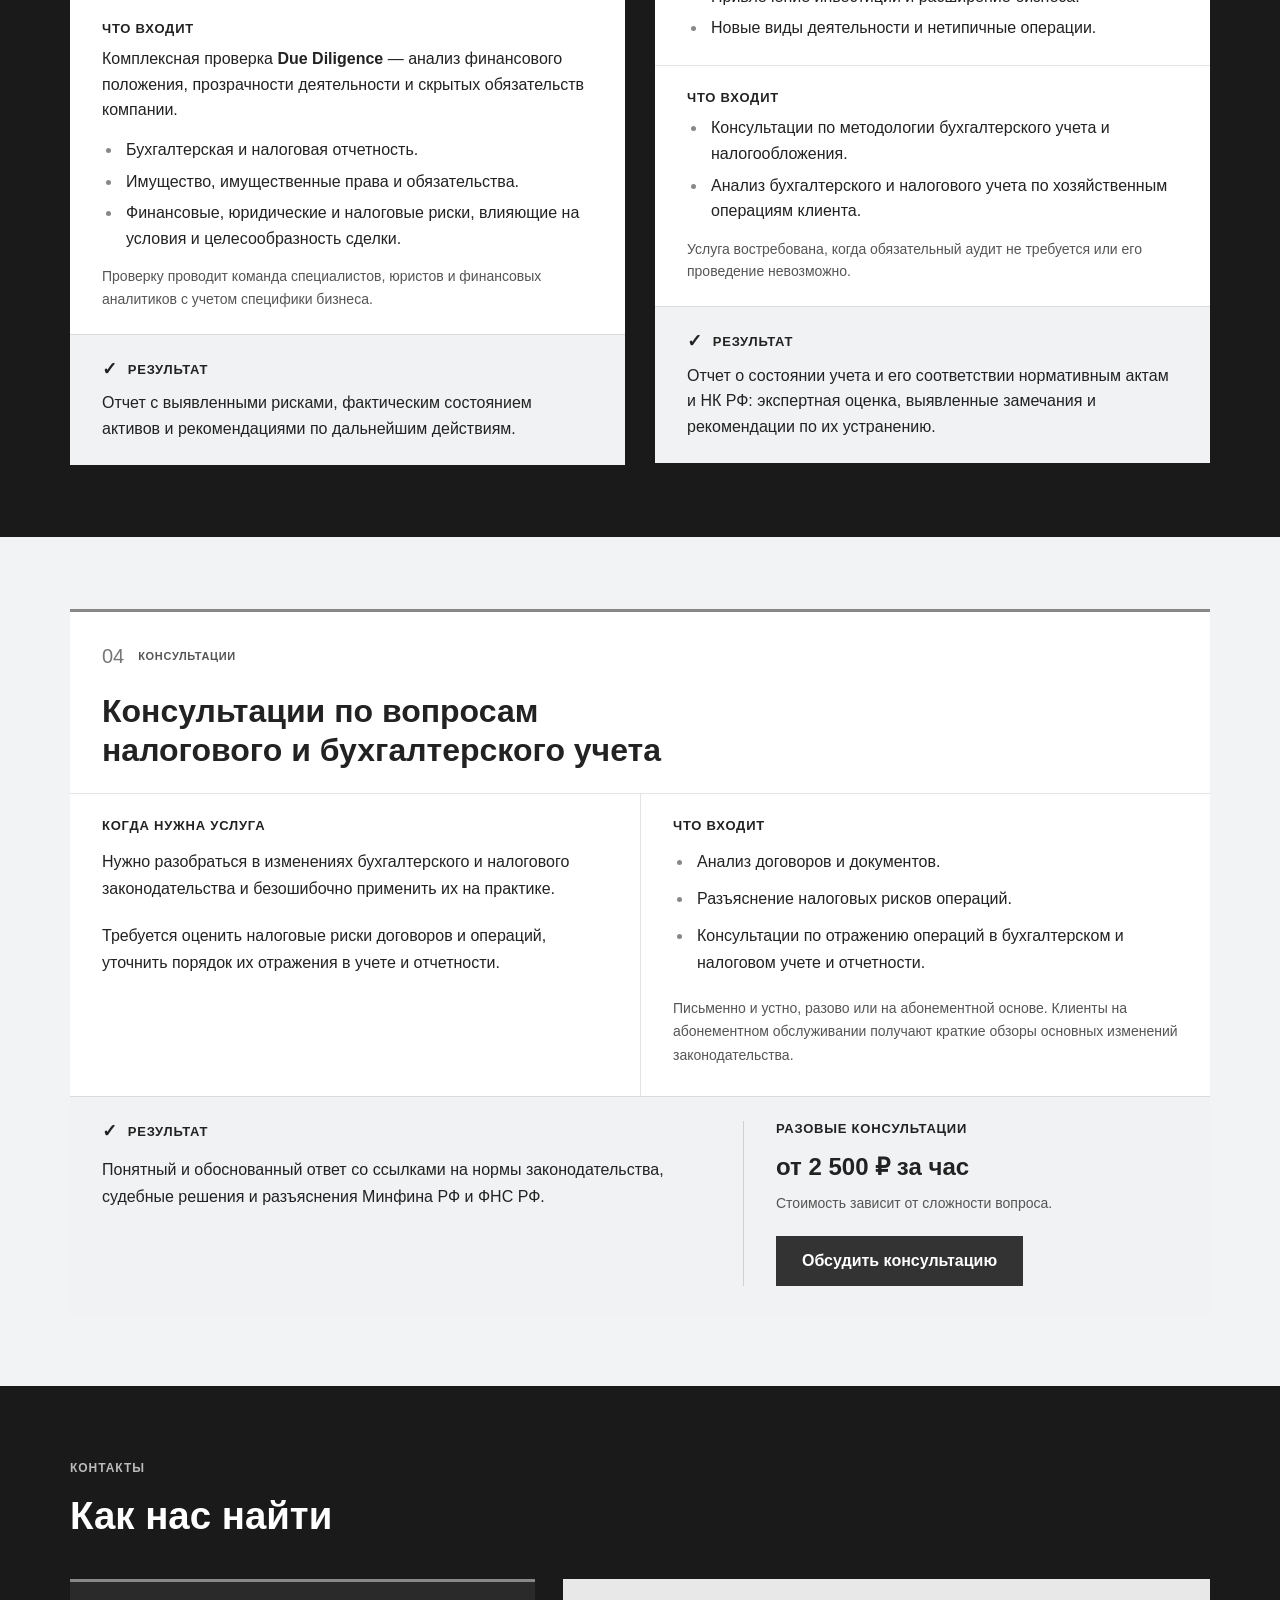
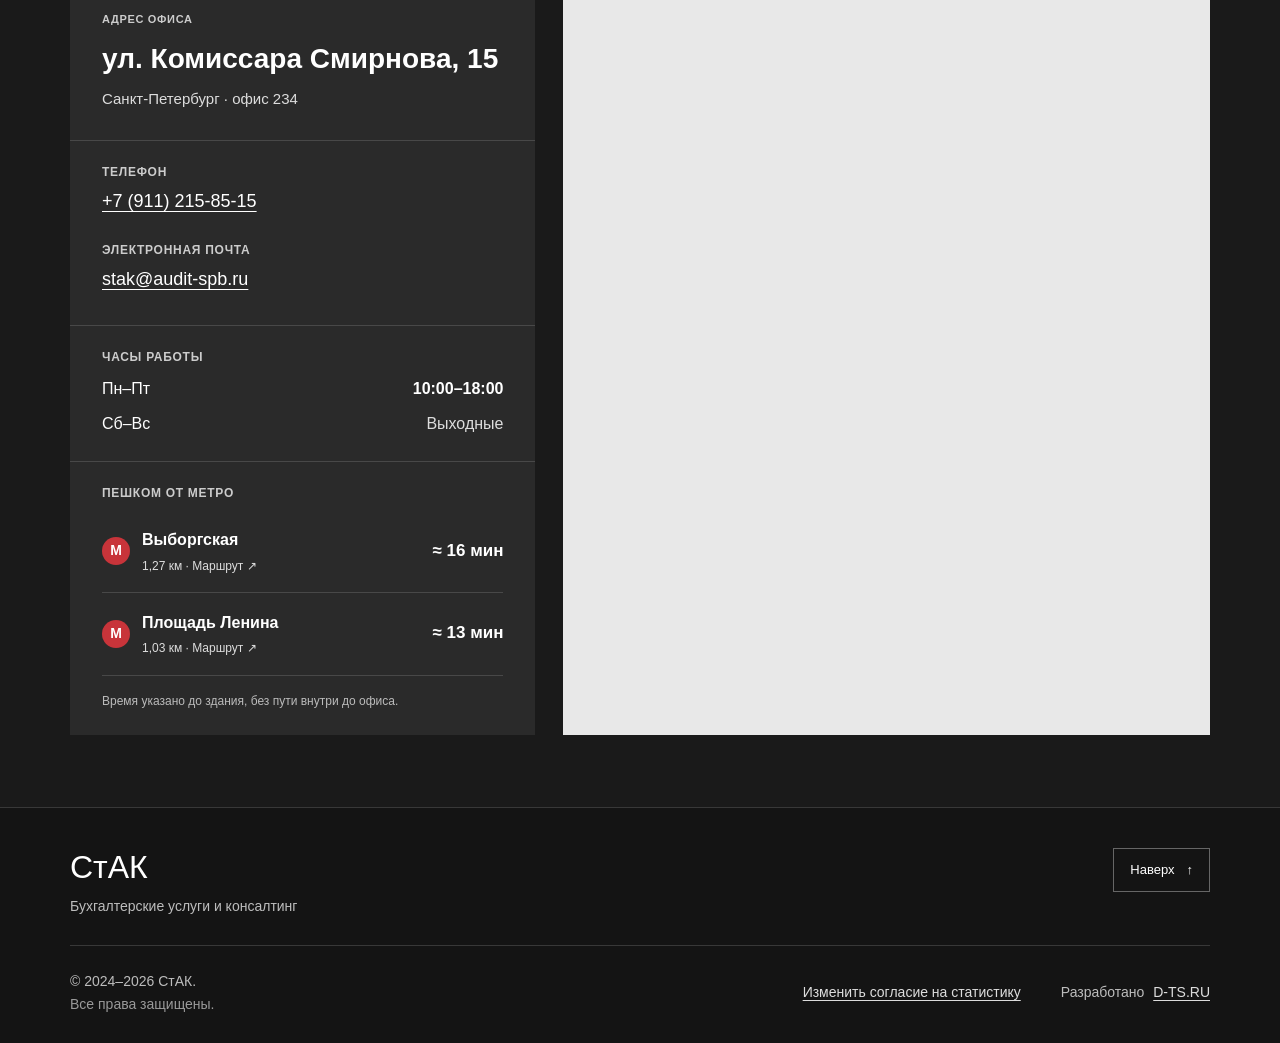
==== commit 80b6c877: "Improve mobile footer, prepare search metadata and add supplied Yandex map" ====
--- a/index.html
+++ b/index.html
@@ -3,21 +3,30 @@
 <head>
   <meta charset="utf-8">
   <meta name="viewport" content="width=device-width, initial-scale=1">
-  <title>СтАК — бухгалтерские услуги и консалтинг в Санкт-Петербурге</title>
+  <title>Бухгалтерские услуги и консалтинг в Санкт-Петербурге — СтАК</title>
   <meta name="description" content="СтильАктивКонсалт: бухгалтерский и налоговый учет, учетная политика, финансовый анализ и консультации в Санкт-Петербурге. Работаем с 2007 года. +7 (911) 215-85-15.">
   <link rel="canonical" href="https://audit-spb.ru/">
+  <meta name="robots" content="index, follow, max-image-preview:large">
   <meta name="theme-color" content="#1a1a1a">
   <meta property="og:type" content="website">
   <meta property="og:locale" content="ru_RU">
   <meta property="og:site_name" content="СтАК — СтильАктивКонсалт">
-  <meta property="og:title" content="СтАК — бухгалтерские услуги и консалтинг">
+  <meta property="og:title" content="Бухгалтерские услуги и консалтинг в Санкт-Петербурге — СтАК">
   <meta property="og:description" content="Бухгалтерский и налоговый учет, учетная политика, финансовый анализ и консультации в Санкт-Петербурге. Работаем с 2007 года.">
   <meta property="og:url" content="https://audit-spb.ru/">
   <meta property="og:image" content="https://audit-spb.ru/images/optimized/hero-palace-enhanced-social-1200.jpg">
   <meta property="og:image:alt" content="Разведенный Дворцовый мост в Санкт-Петербурге">
+  <meta property="og:image:width" content="1200">
+  <meta property="og:image:height" content="614">
+  <meta property="og:image:type" content="image/jpeg">
+  <meta name="twitter:card" content="summary_large_image">
+  <meta name="twitter:title" content="Бухгалтерские услуги и консалтинг в Санкт-Петербурге — СтАК">
+  <meta name="twitter:description" content="Бухгалтерский и налоговый учет, учетная политика, финансовый анализ и консультации. СтильАктивКонсалт — работаем с 2007 года.">
+  <meta name="twitter:image" content="https://audit-spb.ru/images/optimized/hero-palace-enhanced-social-1200.jpg">
+  <meta name="twitter:image:alt" content="Разведенный Дворцовый мост в Санкт-Петербурге">
   <link rel="icon" type="image/svg+xml" href="images/optimized/favicon-white.svg">
-  <link rel="stylesheet" href="index.css?v=20261112-card-spacing">
-  <script src="site.js?v=20261112-card-spacing" defer></script>
+  <link rel="stylesheet" href="index.css?v=20261112-seo-map">
+  <script src="site.js?v=20261112-seo-map" defer></script>
   <script type="application/ld+json">
   {
     "@context": "https://schema.org",
@@ -36,9 +45,110 @@
     },
     "openingHoursSpecification": {
       "@type": "OpeningHoursSpecification",
-      "dayOfWeek": ["Monday", "Tuesday", "Wednesday", "Thursday", "Friday"],
+      "dayOfWeek": [
+        "Monday",
+        "Tuesday",
+        "Wednesday",
+        "Thursday",
+        "Friday"
+      ],
       "opens": "10:00",
       "closes": "18:00"
+    },
+    "@id": "https://audit-spb.ru/#organization",
+    "alternateName": [
+      "СтАК",
+      "СтильАктивКонсалт"
+    ],
+    "description": "Бухгалтерский и налоговый учет, разработка учетной политики, финансовый анализ и консультации в Санкт-Петербурге. Работаем с 2007 года.",
+    "areaServed": {
+      "@type": "City",
+      "name": "Санкт-Петербург"
+    },
+    "geo": {
+      "@type": "GeoCoordinates",
+      "latitude": 59.963052,
+      "longitude": 30.348378
+    },
+    "hasMap": "https://yandex.ru/map-widget/v1/?lang=ru_RU&scroll=true&source=constructor-api&um=constructor%3Ad2721bf7d04840d3de27de24b71c27a7656f0a2d013f549be1698d678d762fef",
+    "hasOfferCatalog": {
+      "@type": "OfferCatalog",
+      "name": "Услуги СтАК",
+      "itemListElement": [
+        {
+          "@type": "Offer",
+          "itemOffered": {
+            "@type": "Service",
+            "@id": "https://audit-spb.ru/#service-accounting-policy",
+            "name": "Учетная политика: постановка и актуализация",
+            "serviceType": "Учетная политика: постановка и актуализация",
+            "description": "Составление, согласование и ежегодная актуализация учетной политики с учетом особенностей организации.",
+            "url": "https://audit-spb.ru/#sec-0152",
+            "provider": {
+              "@id": "https://audit-spb.ru/#organization"
+            }
+          }
+        },
+        {
+          "@type": "Offer",
+          "itemOffered": {
+            "@type": "Service",
+            "@id": "https://audit-spb.ru/#service-financial-analysis",
+            "name": "Проверка финансового состояния",
+            "serviceType": "Проверка финансового состояния",
+            "description": "Комплексная проверка Due Diligence: анализ отчетности, имущества, обязательств и рисков при покупке, продаже или реорганизации бизнеса.",
+            "url": "https://audit-spb.ru/#sec-3863",
+            "provider": {
+              "@id": "https://audit-spb.ru/#organization"
+            }
+          }
+        },
+        {
+          "@type": "Offer",
+          "itemOffered": {
+            "@type": "Service",
+            "@id": "https://audit-spb.ru/#service-accounting-methodology",
+            "name": "Услуги методологии учета",
+            "serviceType": "Услуги методологии учета",
+            "description": "Консультации по методологии бухгалтерского учета и налогообложения, анализ учета по хозяйственным операциям клиента.",
+            "url": "https://audit-spb.ru/#methodology",
+            "provider": {
+              "@id": "https://audit-spb.ru/#organization"
+            }
+          }
+        },
+        {
+          "@type": "Offer",
+          "itemOffered": {
+            "@type": "Service",
+            "@id": "https://audit-spb.ru/#service-consulting",
+            "name": "Консультации по вопросам налогового и бухгалтерского учета",
+            "serviceType": "Консультации по вопросам налогового и бухгалтерского учета",
+            "description": "Разъяснения по учету, отчетности, налоговым рискам и отражению операций. Устно и письменно, разово или на абонементном обслуживании.",
+            "url": "https://audit-spb.ru/#sec-7f8d",
+            "provider": {
+              "@id": "https://audit-spb.ru/#organization"
+            }
+          }
+        }
+      ]
+    }
+  }
+  </script>
+  <script type="application/ld+json">
+  {
+    "@context": "https://schema.org",
+    "@type": "WebSite",
+    "@id": "https://audit-spb.ru/#website",
+    "url": "https://audit-spb.ru/",
+    "name": "СтАК",
+    "alternateName": [
+      "СтильАктивКонсалт",
+      "audit-spb.ru"
+    ],
+    "inLanguage": "ru-RU",
+    "publisher": {
+      "@id": "https://audit-spb.ru/#organization"
     }
   }
   </script>
@@ -271,17 +381,30 @@
             </div>
           </div>
           <div class="map-panel" id="sec-88bb">
-            <iframe class="yandex-map" src="https://yandex.ru/map-widget/v1/?ll=30.348378%2C59.963052&amp;z=16&amp;pt=30.348378%2C59.963052%2Cpm2rdm" title="СтАК на Яндекс Картах: Санкт-Петербург, улица Комиссара Смирнова, 15" loading="lazy" referrerpolicy="strict-origin-when-cross-origin" allowfullscreen></iframe>
+            <iframe class="yandex-map" src="https://yandex.ru/map-widget/v1/?lang=ru_RU&amp;scroll=true&amp;source=constructor-api&amp;um=constructor%3Ad2721bf7d04840d3de27de24b71c27a7656f0a2d013f549be1698d678d762fef" title="СтАК на Яндекс Картах: Санкт-Петербург, улица Комиссара Смирнова, 15" loading="lazy" referrerpolicy="strict-origin-when-cross-origin" allowfullscreen></iframe>
           </div>
         </div>
       </div>
     </section>
   </main>
   <footer class="site-footer" id="sec-f9e6">
-    <div class="container"><p>© 2024–2026 СтАК. Все права защищены.</p><button class="scroll-top" type="button" aria-label="Вернуться к началу страницы" hidden>Наверх <span aria-hidden="true">↑</span></button><button class="consent-footer" id="consent-open" type="button" hidden>Изменить согласие на статистику</button><p>Разработано <a href="https://d-ts.ru/">D-TS.RU</a></p></div>
+    <div class="container">
+      <div class="footer-top">
+        <div class="footer-brand">
+          <a href="#sec-44bd" aria-label="СтАК — к началу страницы">СтАК</a>
+          <p>Бухгалтерские услуги и консалтинг</p>
+        </div>
+        <button class="scroll-top" type="button" aria-label="Вернуться к началу страницы" hidden>Наверх <span aria-hidden="true">↑</span></button>
+      </div>
+      <div class="footer-bottom">
+        <p class="footer-copyright">© 2024–2026 СтАК.<span>Все права защищены.</span></p>
+        <button class="consent-footer" id="consent-open" type="button" hidden>Изменить согласие на статистику</button>
+        <p class="footer-credit">Разработано <a href="https://d-ts.ru/">D-TS.RU</a></p>
+      </div>
+    </div>
   </footer>
   <div class="reading-progress" aria-hidden="true" hidden><span></span></div>
-  <section class="consent-banner" id="consent-banner" role="region" aria-labelledby="consent-title" hidden>
+  <section class="consent-banner" id="consent-banner" data-nosnippet role="region" aria-labelledby="consent-title" hidden>
     <div><h2 id="consent-title">Разрешить сбор статистики?</h2><p>Яндекс Метрика и Google Analytics помогают анализировать посещения и действия на сайте и используют cookie. Выбор можно изменить внизу страницы.</p></div>
     <div class="consent-actions">
       <button type="button" class="consent-button consent-primary" id="consent-accept">Да</button>
--- a/index.css
+++ b/index.css
@@ -159,9 +159,16 @@
 .contact-routes .contact-route-note { margin-top: 16px; color: #bbb; font-size: .75rem; line-height: 1.6; }
 .map-panel { display: flex; flex-direction: column; min-width: 0; background: #2a2a2a; }
 .yandex-map { display: block; flex: 1; width: 100%; min-height: 440px; border: 0; background: #e8e8e8; color-scheme: light; }
-.site-footer { padding-block: 32px; font-size: .875rem; color: var(--muted); }
-.site-footer .container { display: flex; flex-wrap: wrap; justify-content: space-between; gap: 12px 24px; }
-.site-footer p + p { margin: 0; }
+.site-footer { padding-block: 40px 28px; border-top: 1px solid #383838; background: #141414; font-size: .875rem; color: #bdbdbd; }
+.footer-top { display: grid; grid-template-columns: minmax(0, 1fr) auto; align-items: start; gap: 24px; padding-bottom: 28px; }
+.footer-brand > a { display: inline-block; color: white; font-size: 2rem; line-height: 1.2; text-decoration: none; }
+.footer-brand > a:hover { color: var(--button-hover); }
+.footer-brand p { margin-top: 10px; line-height: 1.5; }
+.footer-bottom { display: grid; grid-template-columns: minmax(0, 1fr) auto auto; align-items: center; gap: 20px 40px; border-top: 1px solid #383838; padding-top: 24px; }
+.footer-copyright { line-height: 1.6; }
+.footer-copyright span { display: block; color: #999; }
+.footer-credit { margin: 0; white-space: nowrap; }
+.footer-credit a { display: inline-flex; align-items: center; min-height: 44px; margin-left: 5px; color: #ddd; }
 @media (min-width: 1600px) { .hero { min-height: 720px; } }
 @media (max-width: 900px) {
   .about-layout { grid-template-columns: 1fr; gap: 32px; }
@@ -174,6 +181,7 @@
   .contacts-layout { grid-template-columns: 1fr; }
 }
 @media (max-width: 800px) {
+  .footer-bottom { grid-template-columns: 1fr; justify-items: start; gap: 8px; }
   section, article { scroll-margin-top: 136px; }
   .service-links { grid-template-columns: repeat(2, minmax(0, 1fr)); }
   .header-inner { min-height: 112px; }
@@ -218,7 +226,11 @@
   .yandex-map { min-height: 360px; }
   .service-links a { padding: 16px; }
   .service-link-title { font-size: .9375rem; }
-  .site-footer .container { justify-content: center; text-align: center; }
+  .site-footer { padding-block: 28px 20px; }
+  .footer-top { gap: 16px; padding-bottom: 24px; }
+  .footer-brand p { max-width: 25ch; font-size: .8125rem; }
+  .footer-bottom { padding-top: 20px; }
+  .footer-copyright { margin-bottom: 8px; }
 }
 @media print {
   :root { color-scheme: light; }
@@ -230,11 +242,12 @@
   .about-layout, .service-grid, .contacts-layout { display: block; }
   .contact-card { background: white; color: black; }
   .service-result { background: #f1f2f3; color: black; }
-  a, .site-footer { color: black; }
+  a, .site-footer, .footer-brand > a, .footer-credit a, .footer-copyright span { color: black; }
+  .site-footer { background: white; }
   .contact-city, .contact-details h3, .contact-note, .metro-description > span, .contact-label, .contacts-kicker, .contact-section > h3, .contact-route-note { color: black; }
 }
 /* Analytics preferences and optional motion. */
-.consent-footer { border: 0; padding: 8px 0; min-height: 44px; background: transparent; color: inherit; font-size: .875rem; text-decoration: underline; text-underline-offset: .22em; }
+.consent-footer { border: 0; padding: 8px 0; min-height: 44px; max-width: 100%; background: transparent; color: #ddd; font-size: .875rem; line-height: 1.5; text-align: left; text-decoration: underline; text-underline-offset: .22em; }
 .consent-banner { position: fixed; z-index: 1000; left: 50%; bottom: 16px; transform: translateX(-50%); display: grid; grid-template-columns: 1fr auto; align-items: center; gap: 24px; width: min(1140px, calc(100% - 32px)); max-height: calc(100dvh - 32px); overflow: auto; padding: 24px; border: 1px solid #c8c8c8; background: white; color: #222; box-shadow: 0 8px 40px #0004; color-scheme: light; }
 .consent-banner h2 { margin-bottom: 8px; font-size: 1.125rem; text-align: left; }
 .consent-banner p { max-width: 680px; font-size: .875rem; line-height: 1.6; }
@@ -245,7 +258,7 @@
 .consent-primary:hover { background: var(--button-hover); border-color: var(--button-hover-border); color: #222; }
 .reading-progress { position: fixed; z-index: 900; inset: 0 0 auto; height: 3px; pointer-events: none; }
 .reading-progress span { display: block; height: 100%; background: #aeb8bf; transform: scaleX(0); transform-origin: left; }
-.scroll-top { position: fixed; z-index: 50; right: 24px; bottom: 24px; min-height: 44px; padding: 10px 16px; border: 1px solid #777; background: #1a1a1a; color: white; font-size: .8125rem; }
+.scroll-top { display: inline-flex; align-items: center; justify-content: center; min-height: 44px; padding: 10px 16px; border: 1px solid #666; background: transparent; color: white; font-size: .8125rem; white-space: nowrap; }
 .scroll-top span { margin-left: 12px; }
 #navigation a[aria-current="location"] { background: transparent; color: white; text-decoration: underline; }
 @media (prefers-reduced-motion: no-preference) {
@@ -263,7 +276,6 @@
 @media (max-width: 640px) {
   .consent-banner { padding: 20px; bottom: 12px; }
   .consent-actions { grid-template-columns: 1fr 1fr; }
-  .scroll-top { position: static; right: auto; bottom: auto; }
 }
 @media print {
   .reveal-pending { opacity: 1; transform: none; }
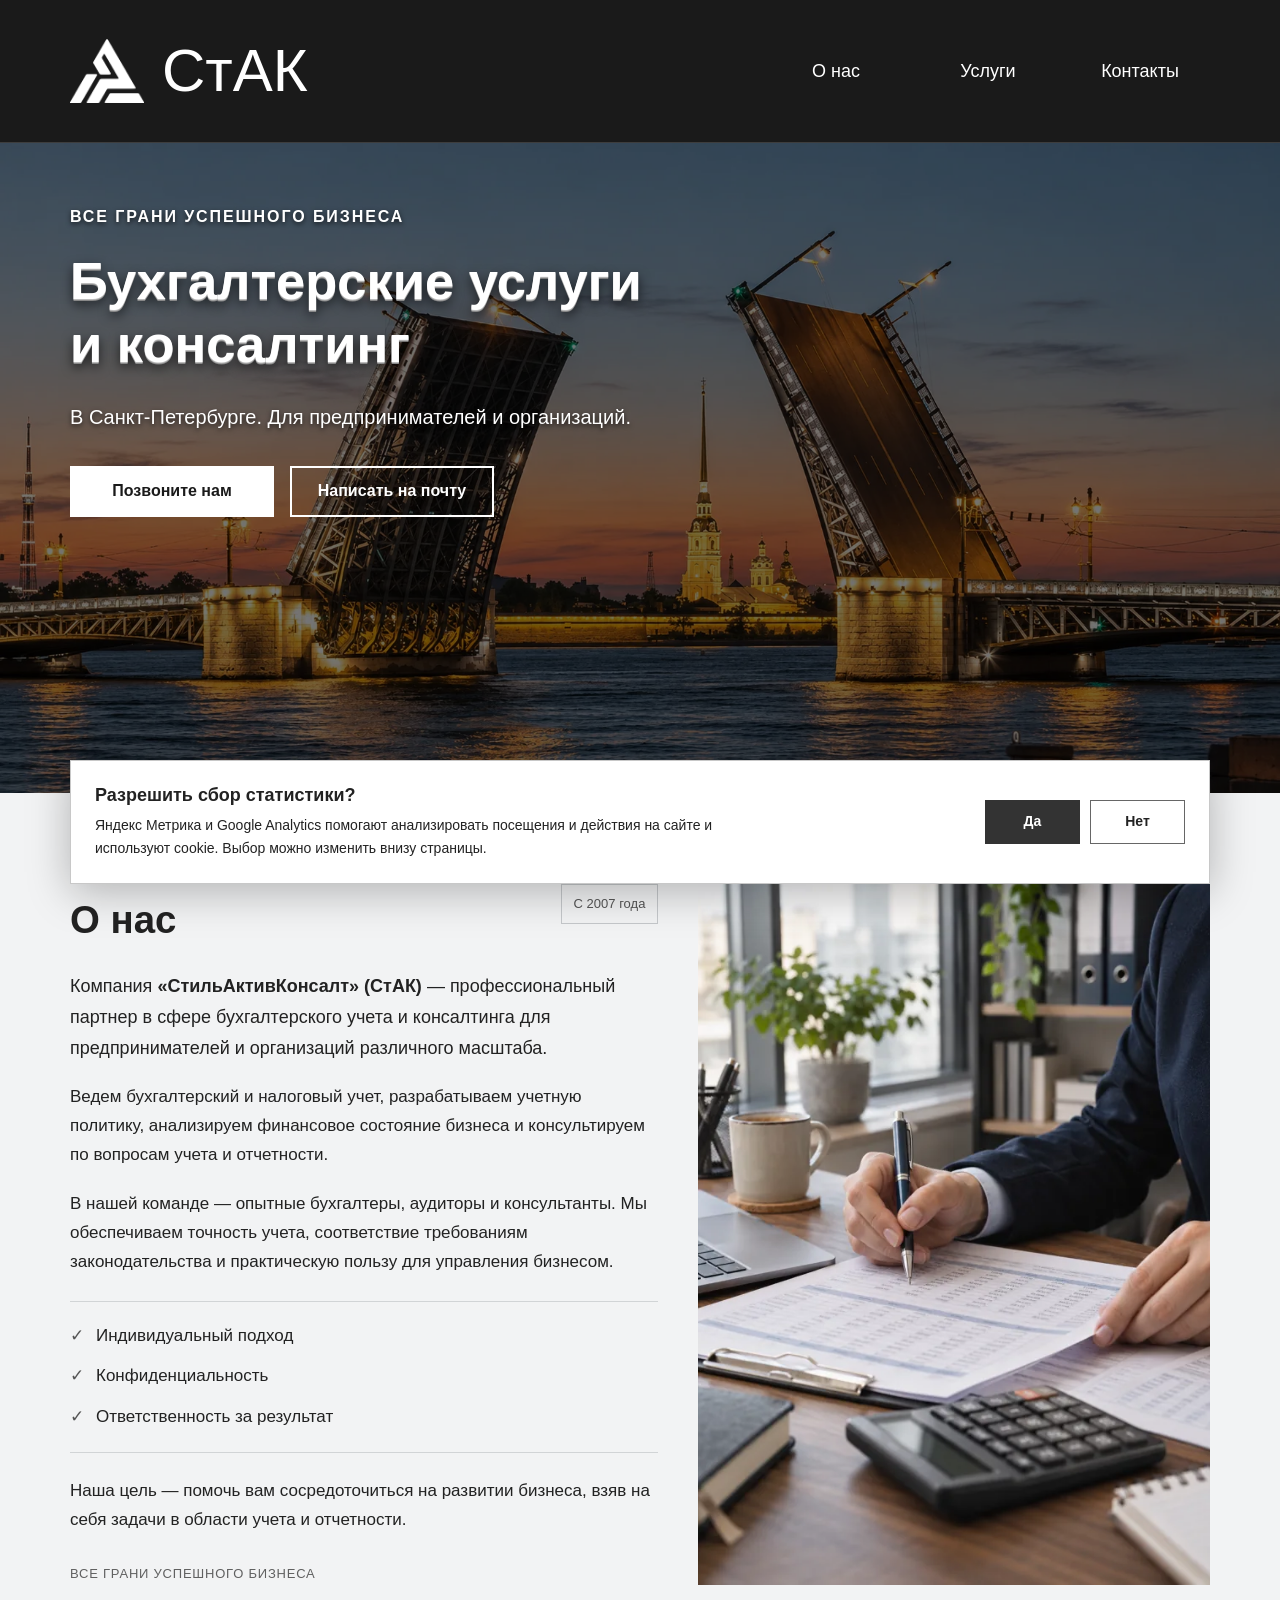
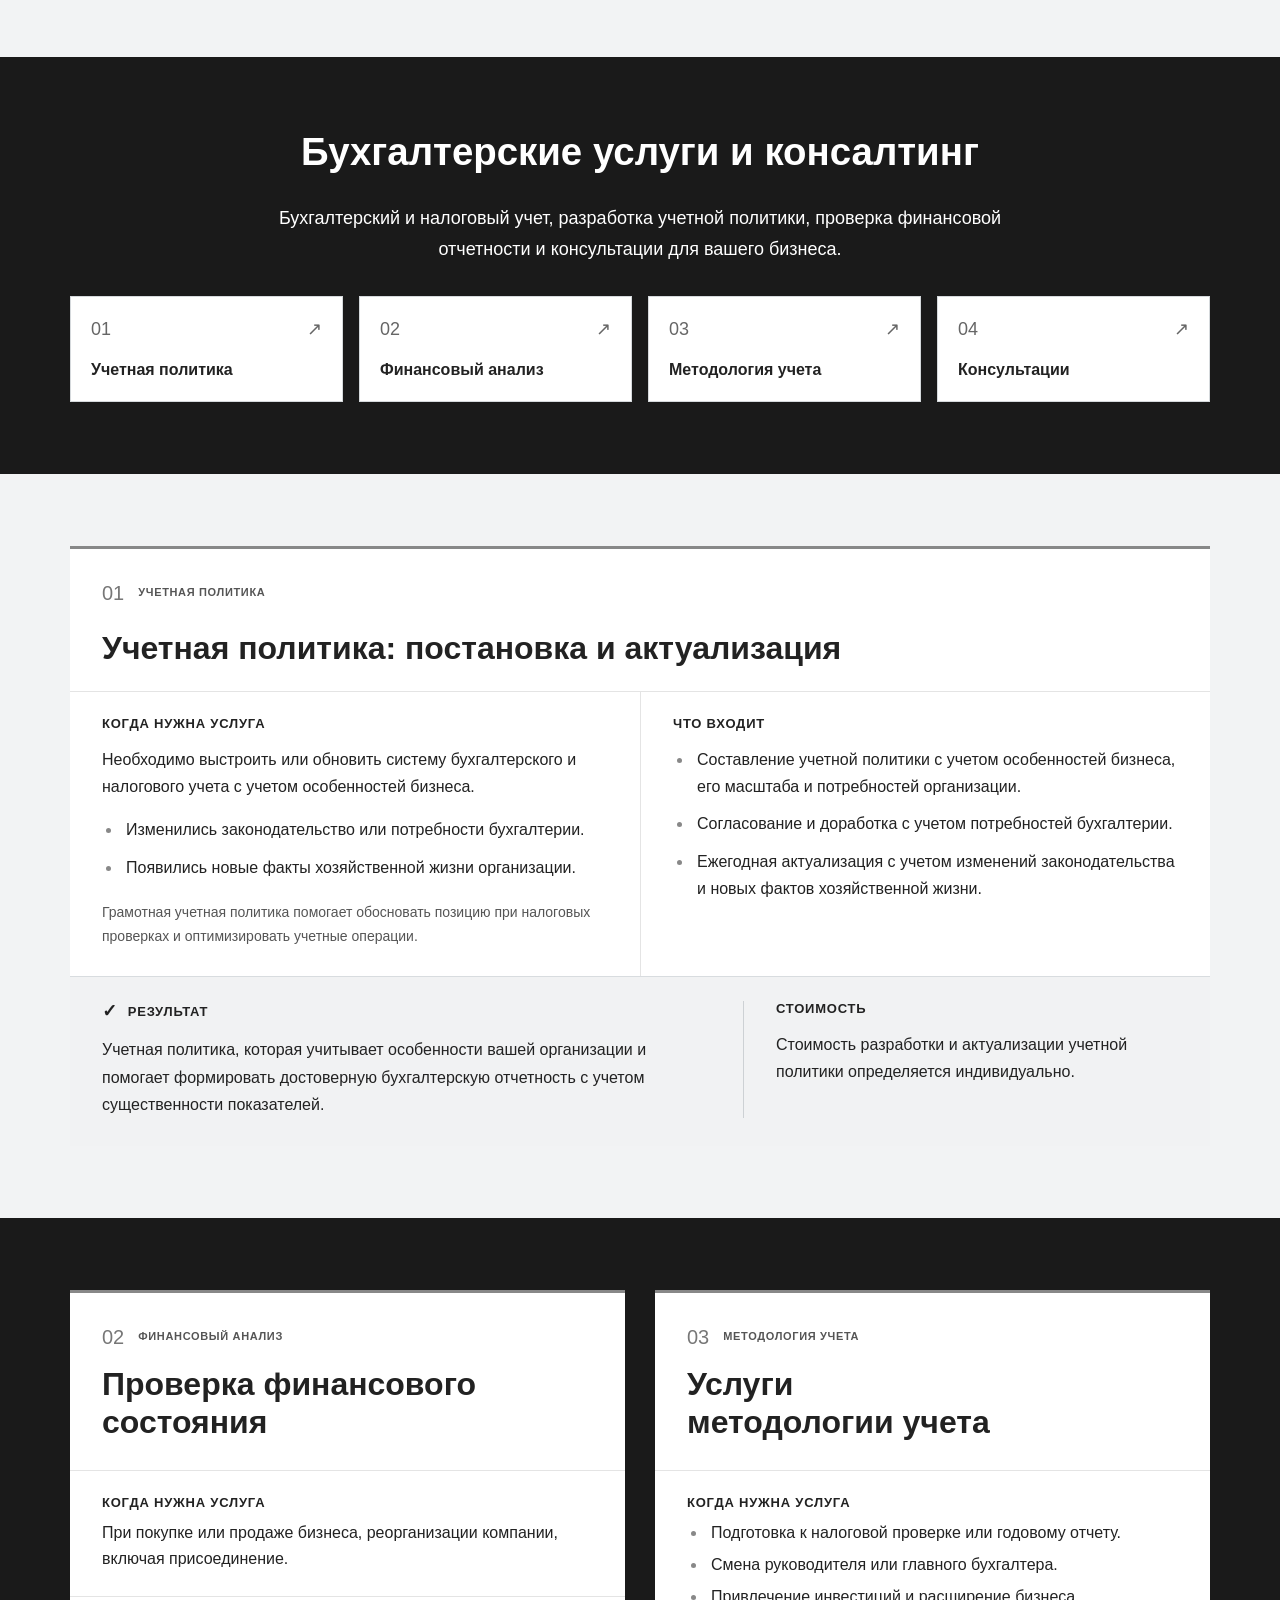
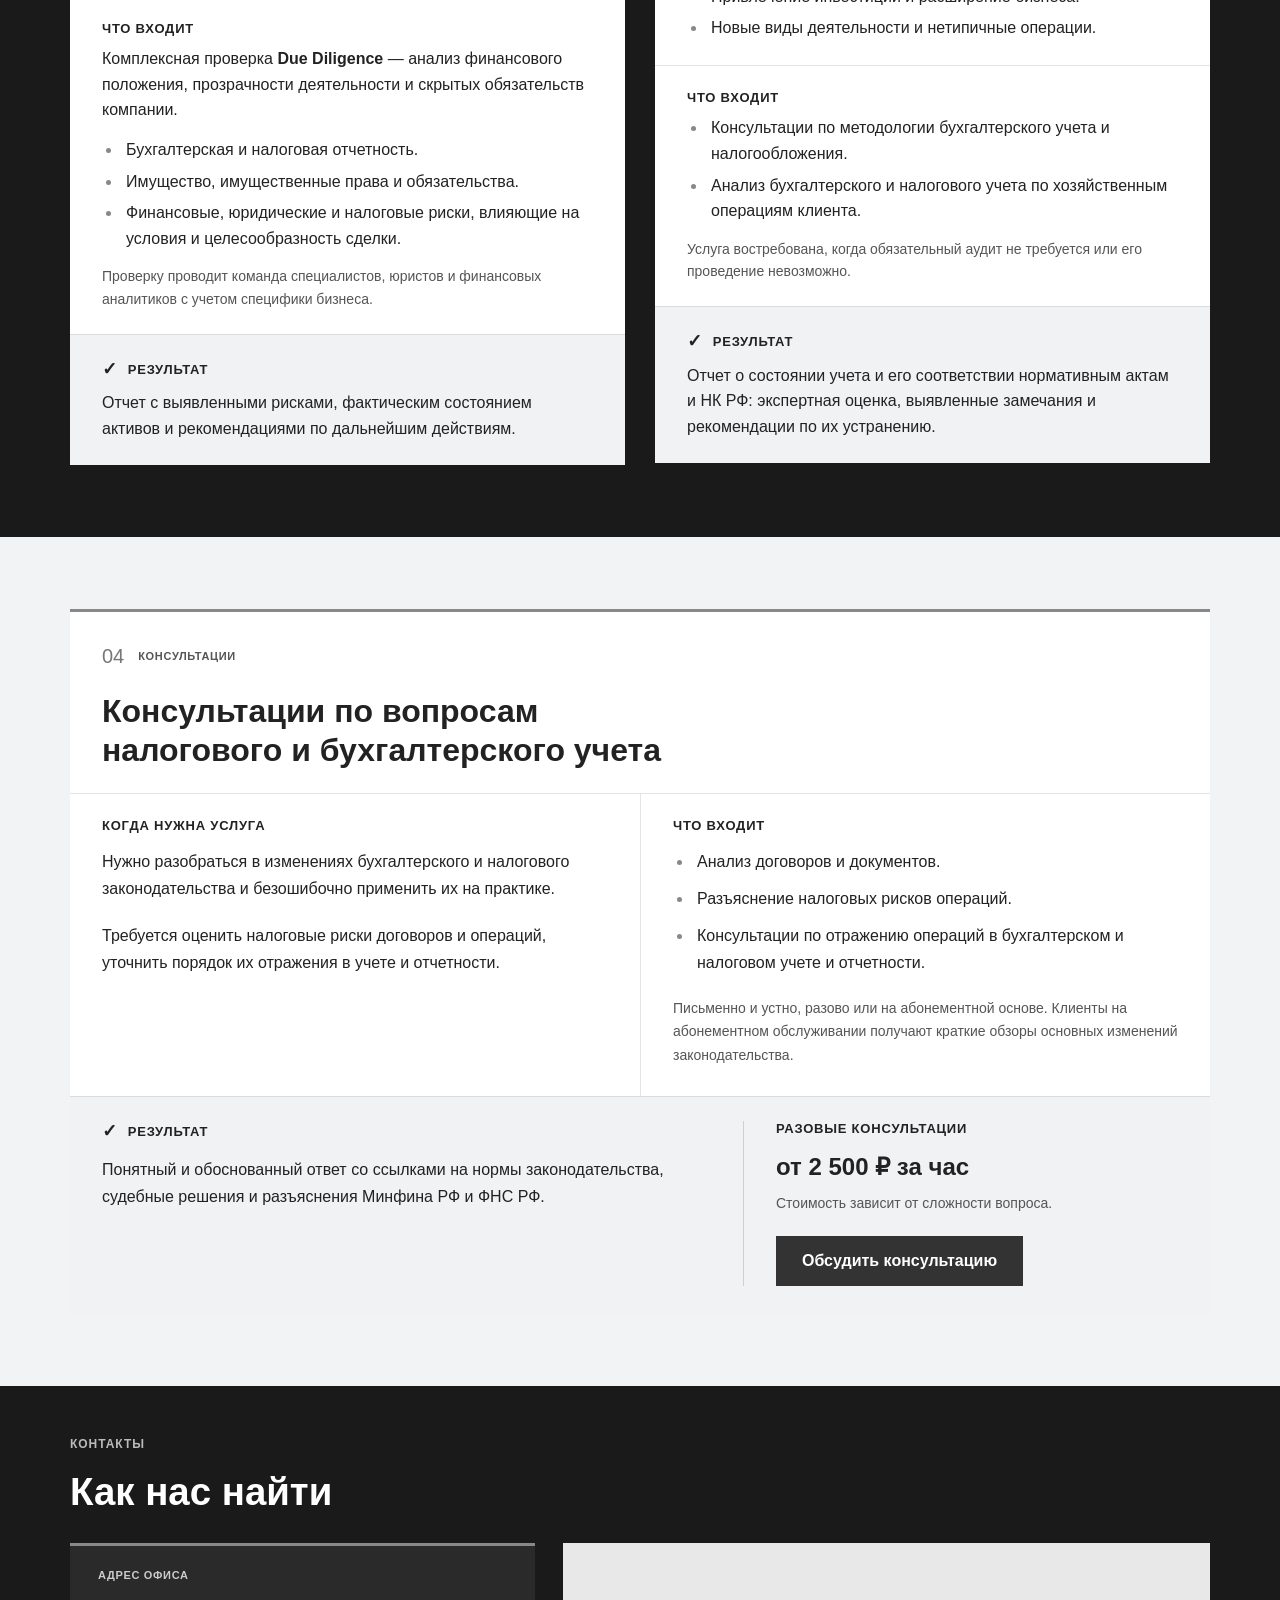
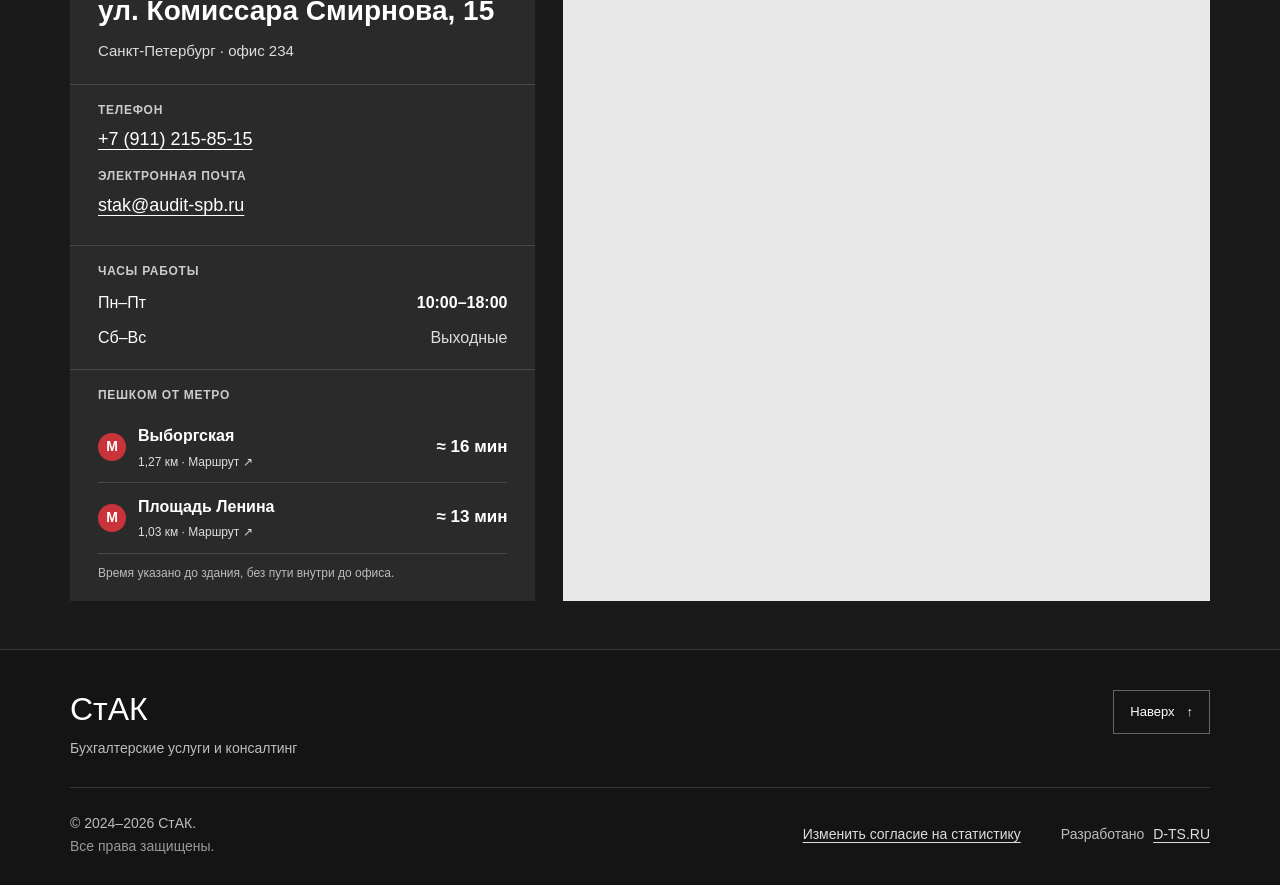
==== commit 87e24409: "Reduce contacts section height and mobile map size" ====
--- a/index.html
+++ b/index.html
@@ -25,8 +25,8 @@
   <meta name="twitter:image" content="https://audit-spb.ru/images/optimized/hero-palace-enhanced-social-1200.jpg">
   <meta name="twitter:image:alt" content="Разведенный Дворцовый мост в Санкт-Петербурге">
   <link rel="icon" type="image/svg+xml" href="images/optimized/favicon-white.svg">
-  <link rel="stylesheet" href="index.css?v=20261112-seo-map">
-  <script src="site.js?v=20261112-seo-map" defer></script>
+  <link rel="stylesheet" href="index.css?v=20261112-compact-contacts">
+  <script src="site.js?v=20261112-compact-contacts" defer></script>
   <script type="application/ld+json">
   {
     "@context": "https://schema.org",
--- a/index.css
+++ b/index.css
@@ -131,32 +131,32 @@
 .service-result .service-rate { font-size: 1.5rem; font-weight: 700; line-height: 1.4; }
 .service-result .service-terms-note { margin-top: 8px; color: #555; font-size: .875rem; }
 .service-terms .button { margin-top: 20px; }
-.contacts { background: var(--background); }
+.contacts { padding-block: 48px; background: var(--background); }
 .contacts h2 { text-align: left; }
 .contacts-kicker { margin-bottom: 14px; color: #bbb; text-transform: uppercase; font-size: .75rem; font-weight: 700; letter-spacing: .08em; }
-.contacts-layout { display: grid; grid-template-columns: minmax(0, .9fr) minmax(0, 1.25fr); gap: 28px; align-items: stretch; margin-top: 40px; }
+.contacts-layout { display: grid; grid-template-columns: minmax(0, .9fr) minmax(0, 1.25fr); gap: 28px; align-items: stretch; margin-top: 28px; }
 .contact-card { min-width: 0; background: #2a2a2a; border-top: 3px solid #888; }
-.contact-head { padding: 28px 32px; }
-.contact-label { margin-bottom: 14px; color: #ccc; text-transform: uppercase; font-size: .6875rem; font-weight: 700; letter-spacing: .06em; }
+.contact-head { padding: 20px 28px; }
+.contact-label { margin-bottom: 10px; color: #ccc; text-transform: uppercase; font-size: .6875rem; font-weight: 700; letter-spacing: .06em; }
 .contact-address { font-size: clamp(1.375rem, 2.2vw, 1.75rem); }
 .contact-city { color: var(--muted); margin-top: 10px; font-size: .9375rem; }
-.contact-section { padding: 24px 32px; border-top: 1px solid #484848; }
+.contact-section { padding: 18px 28px; border-top: 1px solid #484848; }
 .contact-section > h3, .contact-details h3 { text-transform: uppercase; letter-spacing: .06em; font-size: .75rem; color: #ccc; margin-bottom: 10px; }
-.contact-details { display: grid; gap: 20px; }
+.contact-details { display: grid; gap: 8px; }
 .contact-details h3 { margin-bottom: 0; }
 .contact-details p { font-size: 1.125rem; overflow-wrap: anywhere; }
 .contact-details a { display: inline-flex; align-items: center; min-height: 44px; padding-block: 4px; }
 .contact-hours p { display: flex; justify-content: space-between; gap: 16px; font-size: 1rem; }
 .contact-hours p + p { margin-top: 8px; }
 .contact-note { color: var(--muted); font-size: 1rem; }
-.metro-access { display: grid; grid-template-columns: 28px minmax(0, 1fr) auto; align-items: center; gap: 12px; padding-block: 16px; border-bottom: 1px solid #484848; text-decoration: none; }
+.metro-access { display: grid; grid-template-columns: 28px minmax(0, 1fr) auto; align-items: center; gap: 12px; padding-block: 10px; border-bottom: 1px solid #484848; text-decoration: none; }
 .metro-access:hover { color: #222; background: var(--button-hover); }
 .metro-access:hover .metro-description > span { color: #555; }
 .metro-symbol { display: grid; place-items: center; width: 28px; height: 28px; border-radius: 50%; background: #c8343a; color: white; font-size: .875rem; font-weight: 700; }
 .metro-access strong { display: block; font-size: 1rem; }
 .metro-description > span { display: block; color: var(--muted); font-size: .75rem; margin-top: 2px; }
 .metro-time { white-space: nowrap; font-size: 1.0625rem; font-weight: 700; }
-.contact-routes .contact-route-note { margin-top: 16px; color: #bbb; font-size: .75rem; line-height: 1.6; }
+.contact-routes .contact-route-note { margin-top: 10px; color: #bbb; font-size: .75rem; line-height: 1.6; }
 .map-panel { display: flex; flex-direction: column; min-width: 0; background: #2a2a2a; }
 .yandex-map { display: block; flex: 1; width: 100%; min-height: 440px; border: 0; background: #e8e8e8; color-scheme: light; }
 .site-footer { padding-block: 40px 28px; border-top: 1px solid #383838; background: #141414; font-size: .875rem; color: #bdbdbd; }
@@ -218,12 +218,13 @@
   .service-grid .service-heading, .service-grid .service-detail, .service-grid .service-result { padding: 24px; }
   .service-label { gap: 10px; font-size: .625rem; }
   .contacts-layout { gap: 20px; margin-top: 28px; }
-  .contact-head, .contact-section { padding: 24px; }
+  .contacts { padding-block: 36px; }
+  .contact-head, .contact-section { padding: 18px 20px; }
   .metro-access { gap: 10px; }
   .metro-access strong { font-size: 1rem; }
   .metro-description > span { font-size: .6875rem; }
   .metro-time { font-size: 1.0625rem; }
-  .yandex-map { min-height: 360px; }
+  .yandex-map { min-height: 300px; }
   .service-links a { padding: 16px; }
   .service-link-title { font-size: .9375rem; }
   .site-footer { padding-block: 28px 20px; }
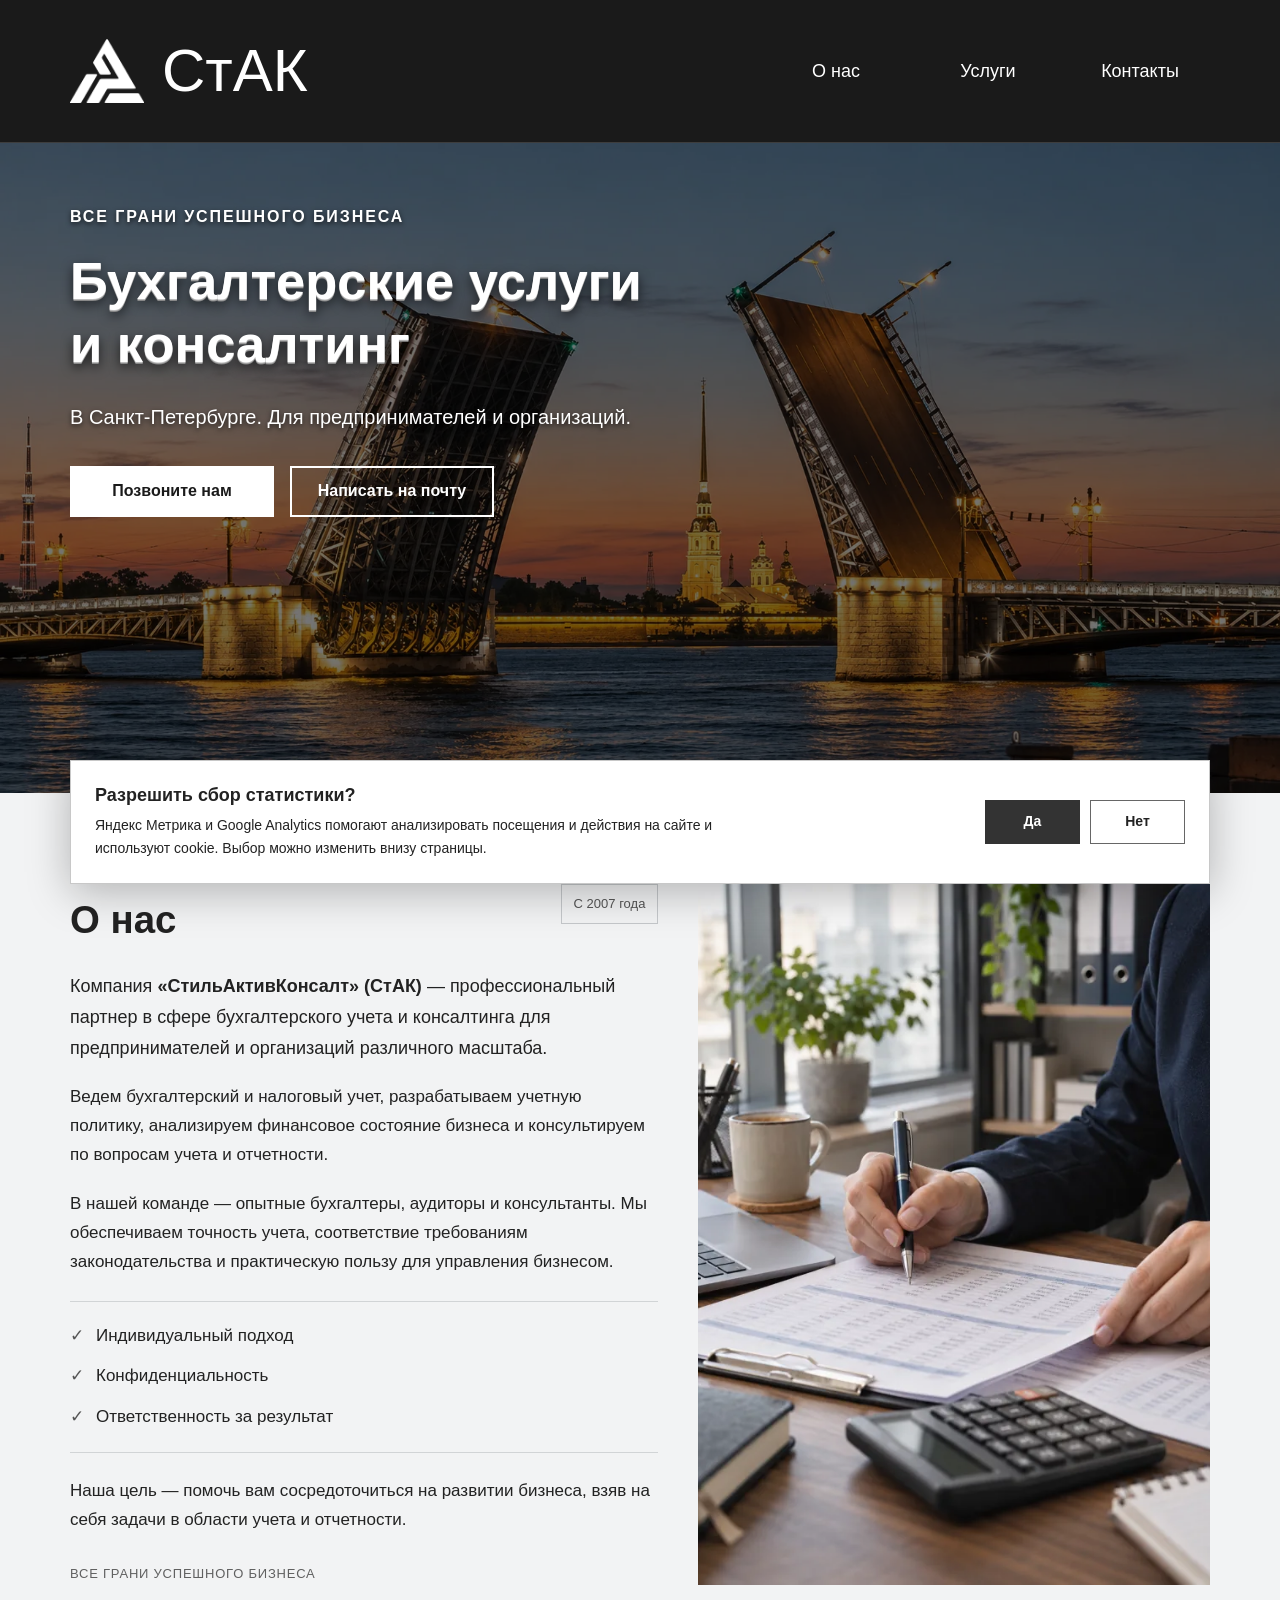
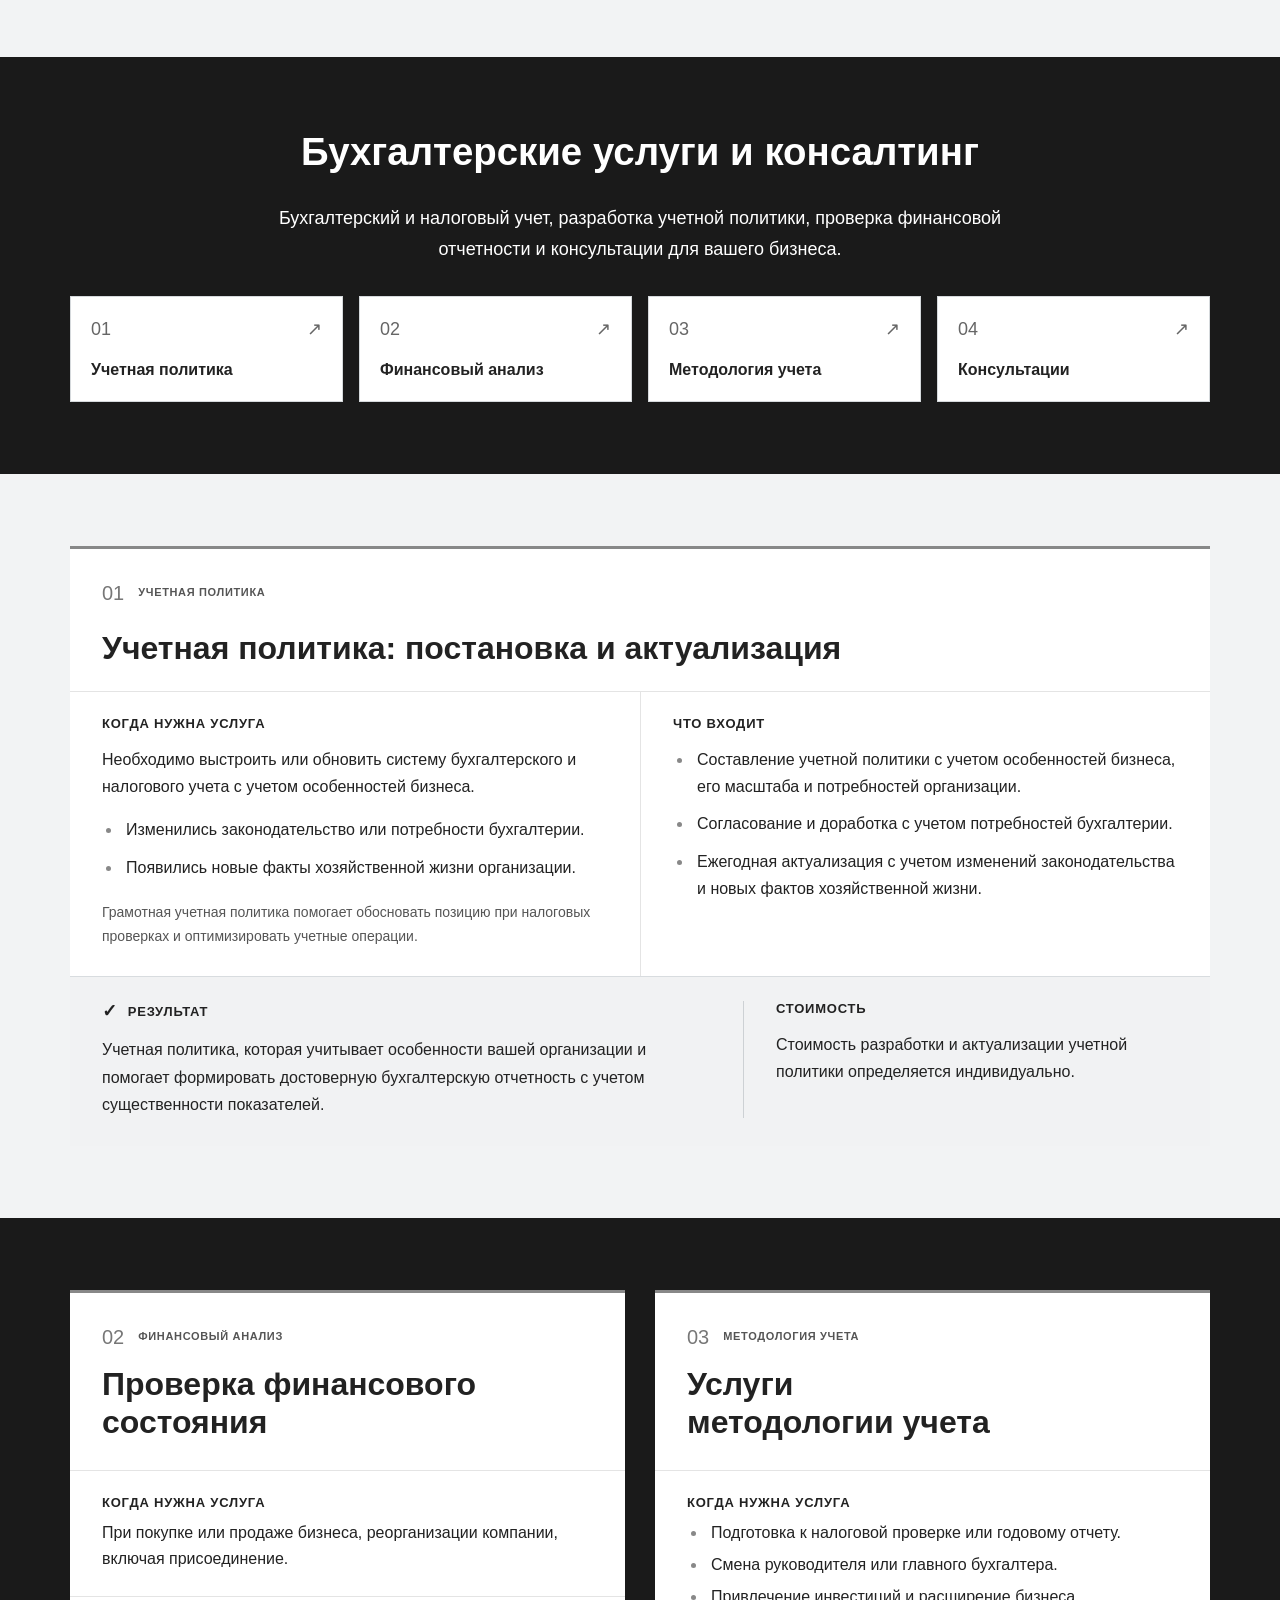
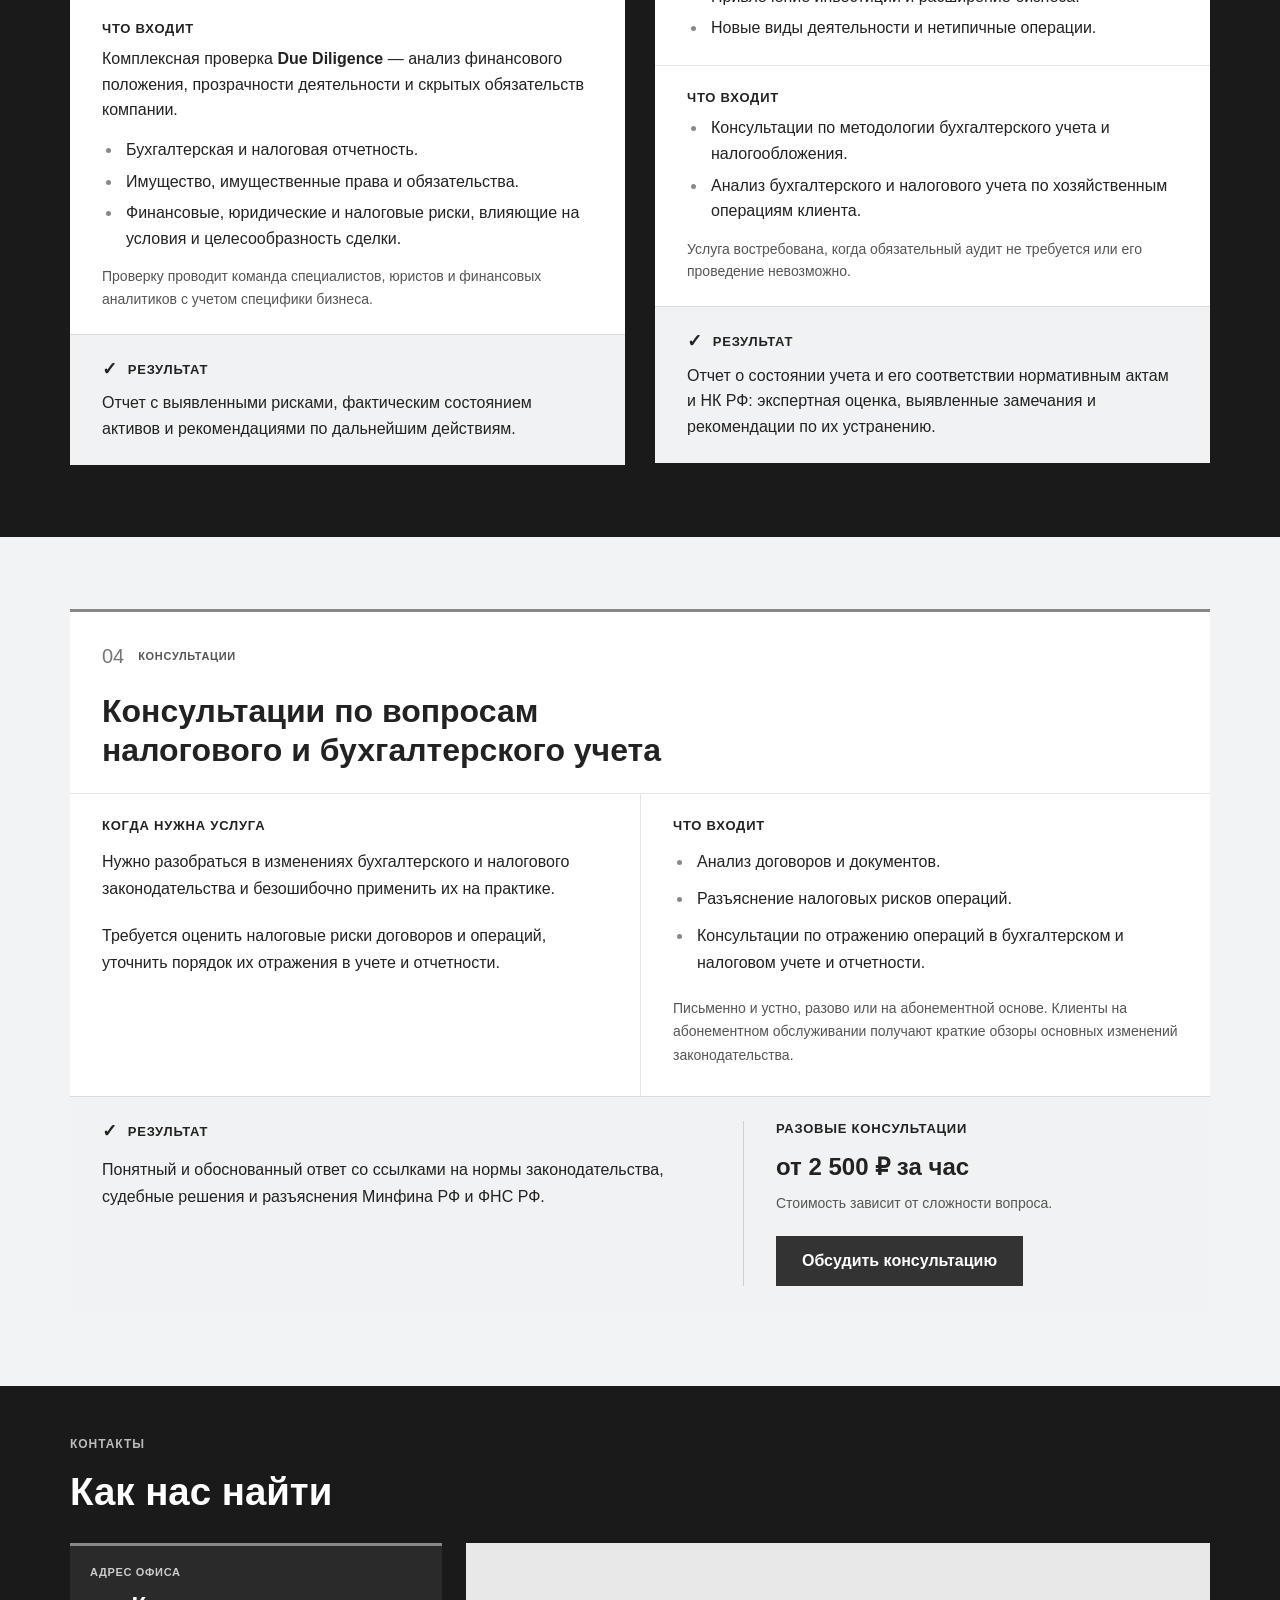
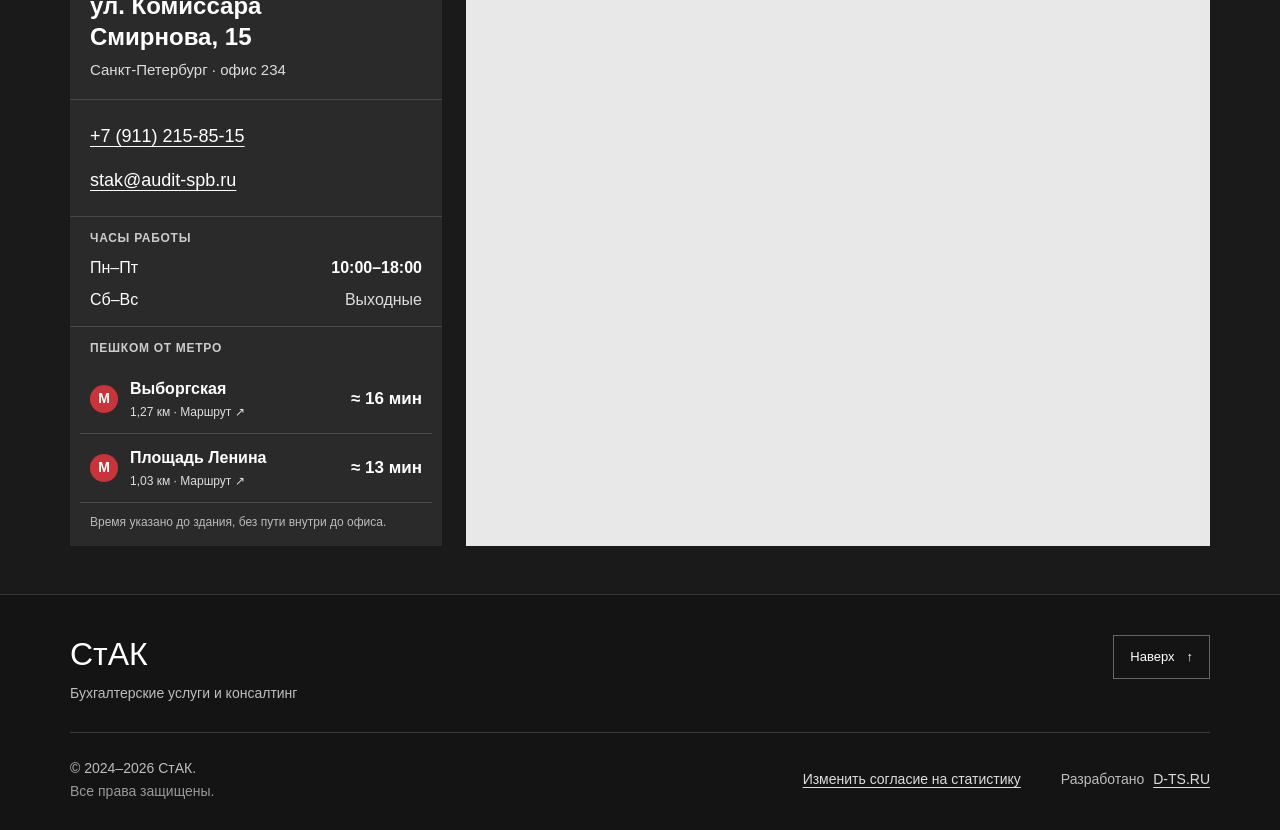
==== commit d9517482: "Refine contacts with wider map and padded route highlights" ====
--- a/index.html
+++ b/index.html
@@ -25,8 +25,8 @@
   <meta name="twitter:image" content="https://audit-spb.ru/images/optimized/hero-palace-enhanced-social-1200.jpg">
   <meta name="twitter:image:alt" content="Разведенный Дворцовый мост в Санкт-Петербурге">
   <link rel="icon" type="image/svg+xml" href="images/optimized/favicon-white.svg">
-  <link rel="stylesheet" href="index.css?v=20261112-compact-contacts">
-  <script src="site.js?v=20261112-compact-contacts" defer></script>
+  <link rel="stylesheet" href="index.css?v=20261112-contacts-wide-map">
+  <script src="site.js?v=20261112-contacts-wide-map" defer></script>
   <script type="application/ld+json">
   {
     "@context": "https://schema.org",
@@ -357,8 +357,8 @@
               <p class="contact-city">Санкт-Петербург · офис 234</p>
             </header>
             <div class="contact-section contact-details">
-              <div><h3>Телефон</h3><p><a href="tel:+79112158515">+7 (911) 215-85-15</a></p></div>
-              <div><h3>Электронная почта</h3><p><a href="mailto:stak@audit-spb.ru">stak@audit-spb.ru</a></p></div>
+              <p><a href="tel:+79112158515">+7 (911) 215-85-15</a></p>
+              <p><a href="mailto:stak@audit-spb.ru">stak@audit-spb.ru</a></p>
             </div>
             <div class="contact-section contact-hours">
               <h3>Часы работы</h3>
--- a/index.css
+++ b/index.css
@@ -134,22 +134,21 @@
 .contacts { padding-block: 48px; background: var(--background); }
 .contacts h2 { text-align: left; }
 .contacts-kicker { margin-bottom: 14px; color: #bbb; text-transform: uppercase; font-size: .75rem; font-weight: 700; letter-spacing: .08em; }
-.contacts-layout { display: grid; grid-template-columns: minmax(0, .9fr) minmax(0, 1.25fr); gap: 28px; align-items: stretch; margin-top: 28px; }
-.contact-card { min-width: 0; background: #2a2a2a; border-top: 3px solid #888; }
-.contact-head { padding: 20px 28px; }
+.contacts-layout { display: grid; grid-template-columns: minmax(0, 1fr) minmax(0, 2fr); gap: 24px; align-items: stretch; margin-top: 28px; }
+.contact-card { line-height: 1.5; min-width: 0; background: #2a2a2a; border-top: 3px solid #888; }
+.contact-head { padding: 18px 20px; }
 .contact-label { margin-bottom: 10px; color: #ccc; text-transform: uppercase; font-size: .6875rem; font-weight: 700; letter-spacing: .06em; }
-.contact-address { font-size: clamp(1.375rem, 2.2vw, 1.75rem); }
-.contact-city { color: var(--muted); margin-top: 10px; font-size: .9375rem; }
-.contact-section { padding: 18px 28px; border-top: 1px solid #484848; }
+.contact-address { font-size: 1.5rem; line-height: 1.3; }
+.contact-city { color: var(--muted); margin-top: 6px; font-size: .9375rem; }
+.contact-section { padding: 14px 20px; border-top: 1px solid #484848; }
 .contact-section > h3, .contact-details h3 { text-transform: uppercase; letter-spacing: .06em; font-size: .75rem; color: #ccc; margin-bottom: 10px; }
-.contact-details { display: grid; gap: 8px; }
-.contact-details h3 { margin-bottom: 0; }
-.contact-details p { font-size: 1.125rem; overflow-wrap: anywhere; }
+.contact-details { display: grid; gap: 0; }
+.contact-details p { margin: 0; font-size: 1.125rem; overflow-wrap: anywhere; }
 .contact-details a { display: inline-flex; align-items: center; min-height: 44px; padding-block: 4px; }
 .contact-hours p { display: flex; justify-content: space-between; gap: 16px; font-size: 1rem; }
 .contact-hours p + p { margin-top: 8px; }
 .contact-note { color: var(--muted); font-size: 1rem; }
-.metro-access { display: grid; grid-template-columns: 28px minmax(0, 1fr) auto; align-items: center; gap: 12px; padding-block: 10px; border-bottom: 1px solid #484848; text-decoration: none; }
+.metro-access { display: grid; grid-template-columns: 28px minmax(0, 1fr) auto; align-items: center; gap: 12px; padding: 12px 10px; margin-inline: -10px; border-bottom: 1px solid #484848; text-decoration: none; }
 .metro-access:hover { color: #222; background: var(--button-hover); }
 .metro-access:hover .metro-description > span { color: #555; }
 .metro-symbol { display: grid; place-items: center; width: 28px; height: 28px; border-radius: 50%; background: #c8343a; color: white; font-size: .875rem; font-weight: 700; }
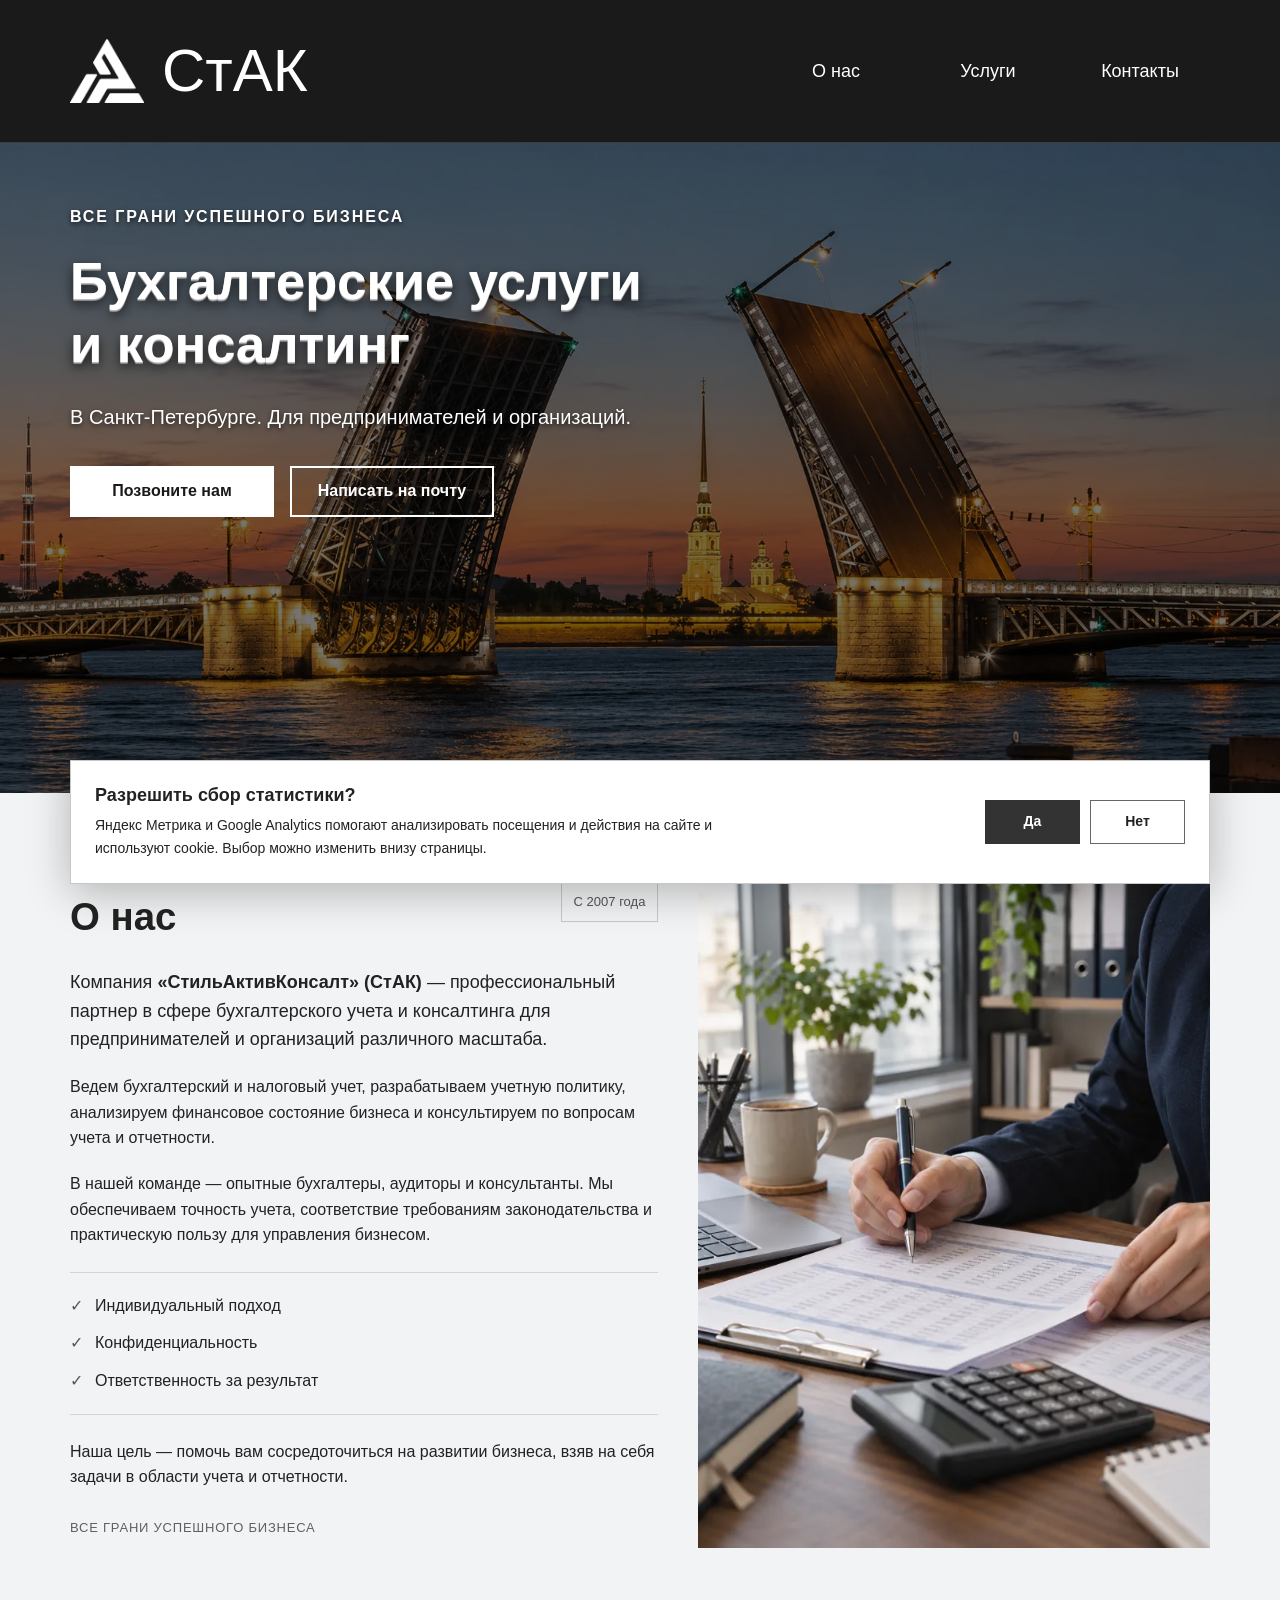
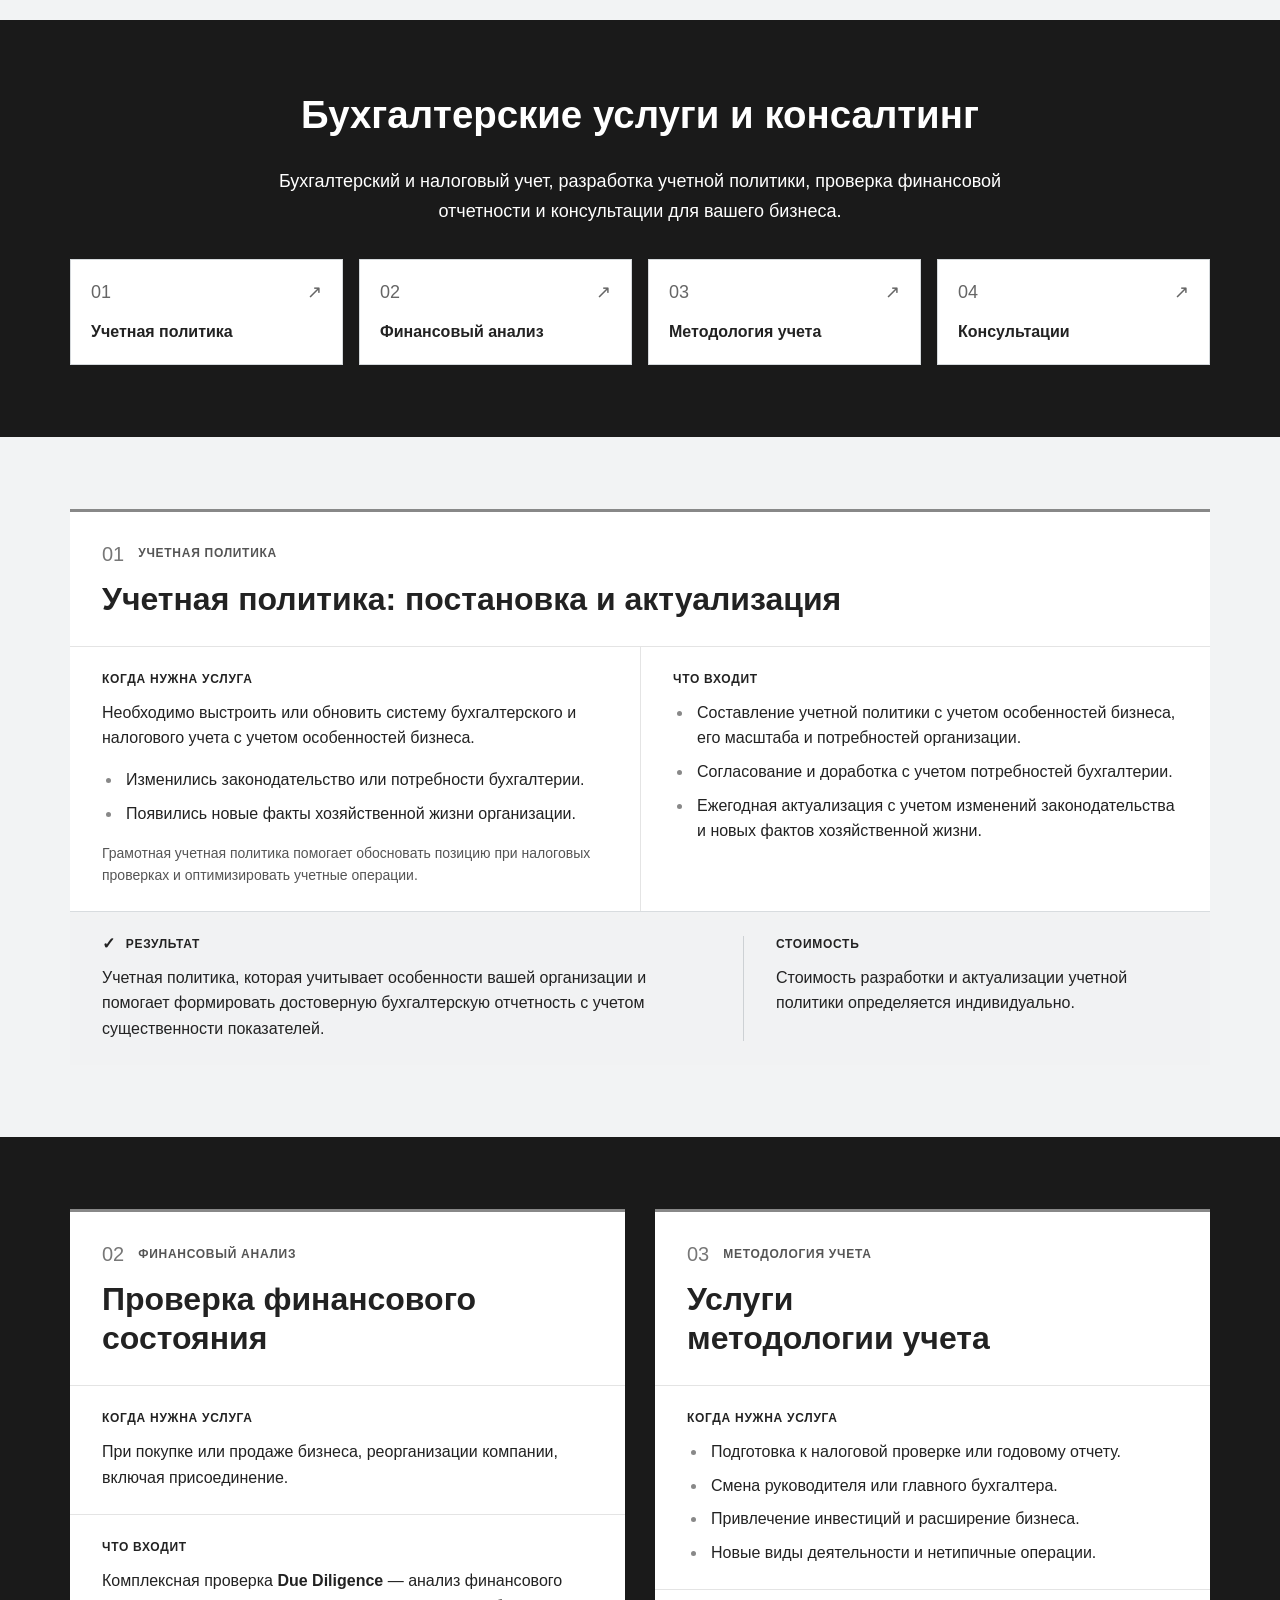
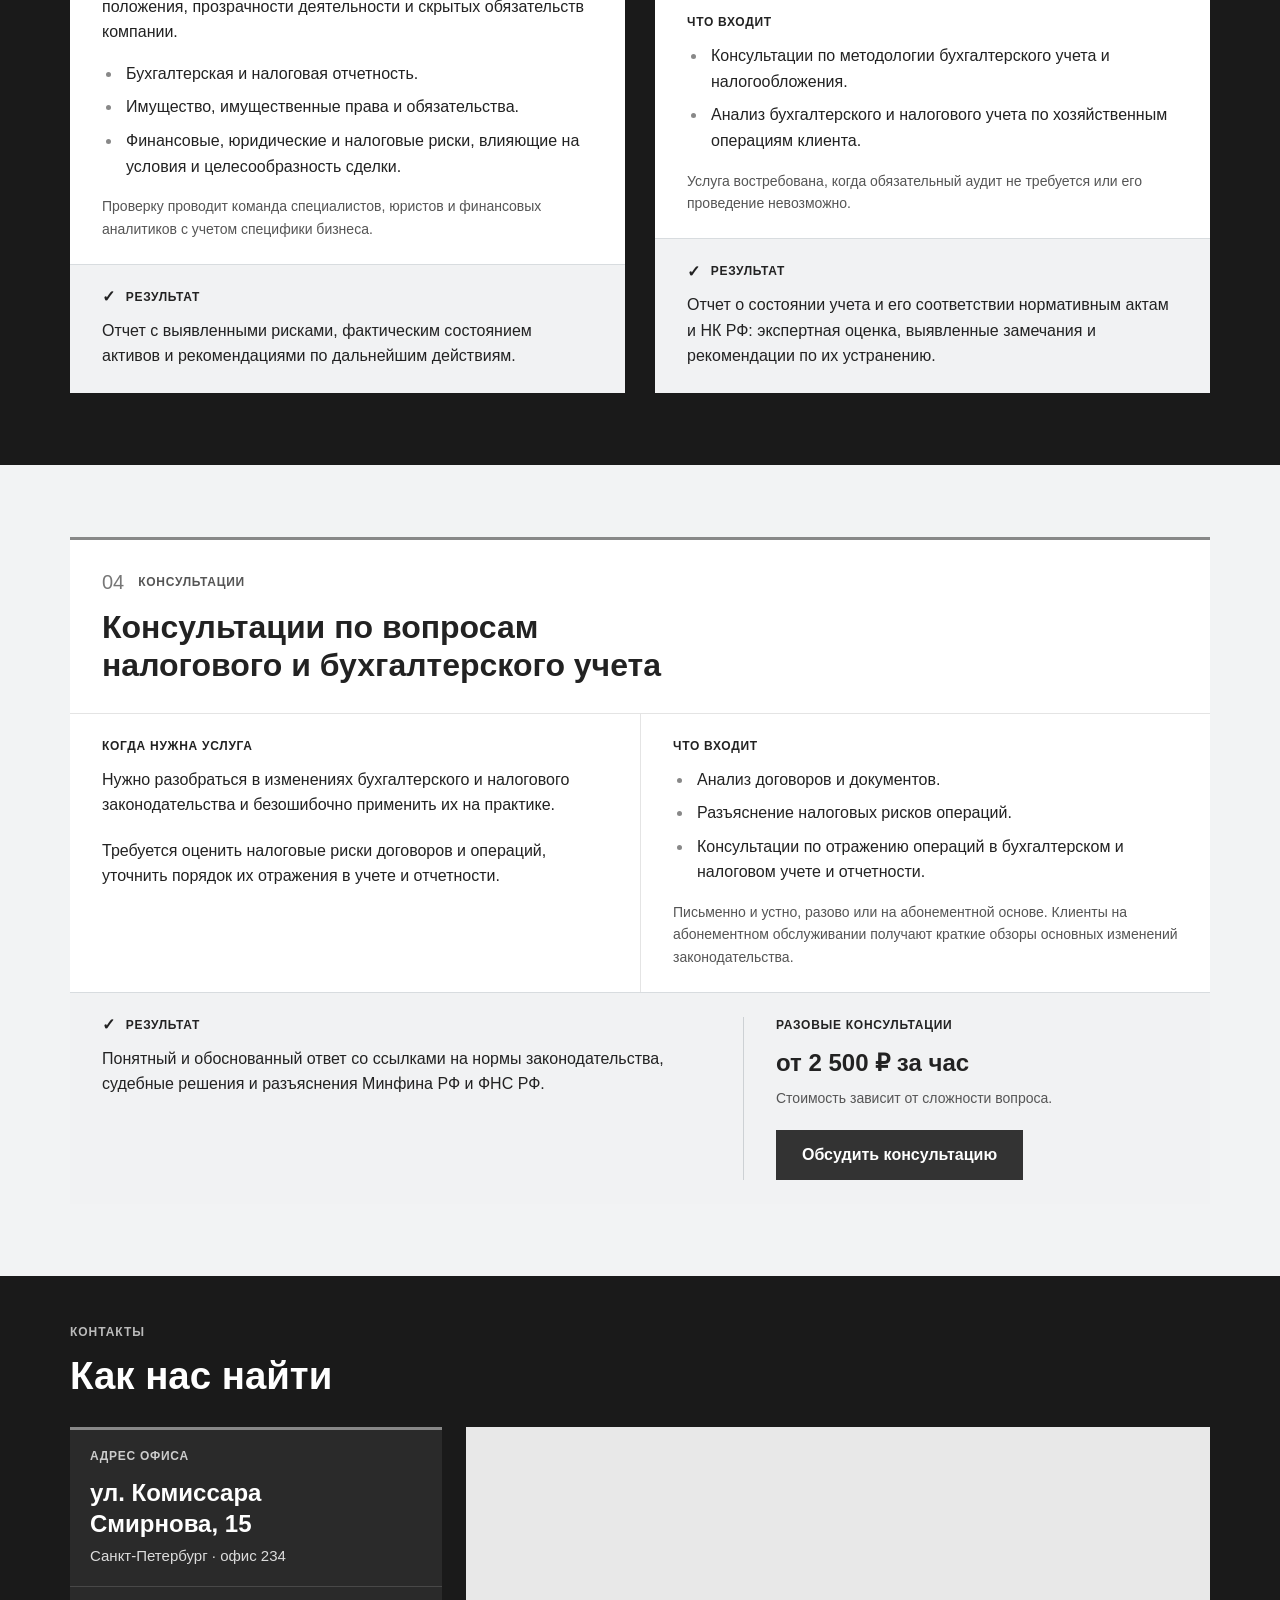
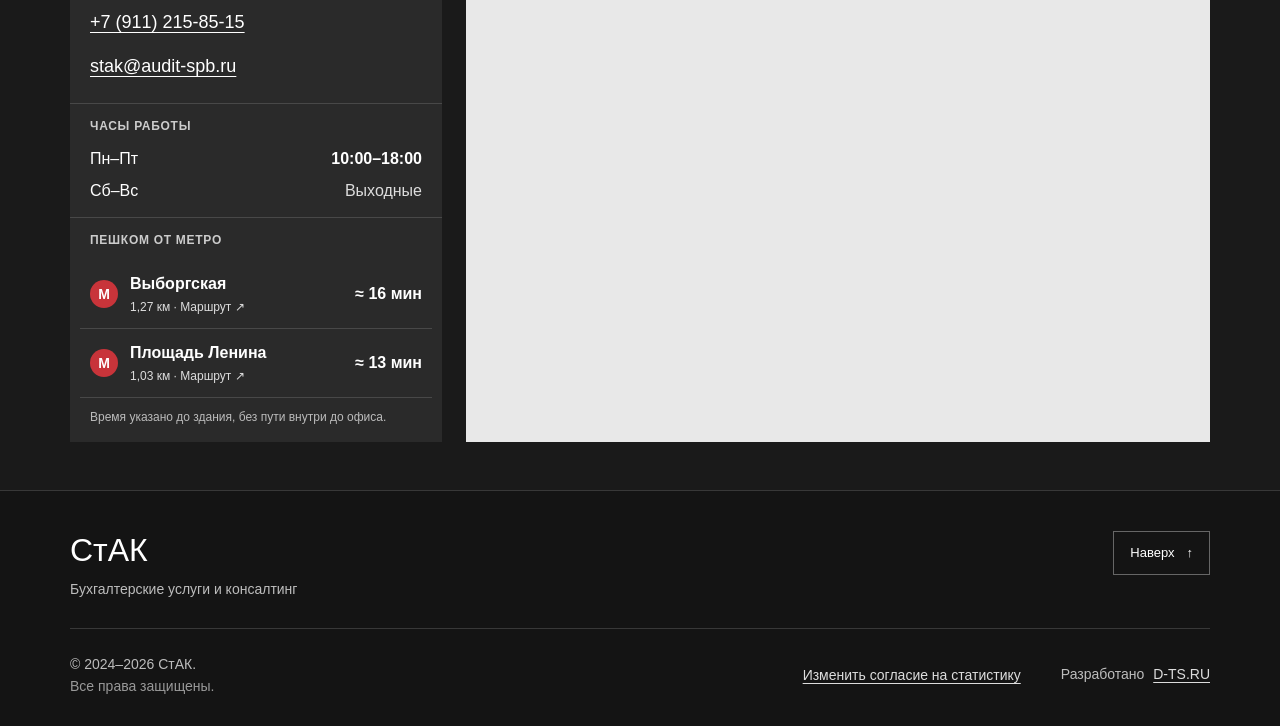
==== commit df25ece8: "Unify typography and spacing across content sections" ====
--- a/index.html
+++ b/index.html
@@ -25,8 +25,8 @@
   <meta name="twitter:image" content="https://audit-spb.ru/images/optimized/hero-palace-enhanced-social-1200.jpg">
   <meta name="twitter:image:alt" content="Разведенный Дворцовый мост в Санкт-Петербурге">
   <link rel="icon" type="image/svg+xml" href="images/optimized/favicon-white.svg">
-  <link rel="stylesheet" href="index.css?v=20261112-contacts-wide-map">
-  <script src="site.js?v=20261112-contacts-wide-map" defer></script>
+  <link rel="stylesheet" href="index.css?v=20261112-type-spacing">
+  <script src="site.js?v=20261112-type-spacing" defer></script>
   <script type="application/ld+json">
   {
     "@context": "https://schema.org",
--- a/index.css
+++ b/index.css
@@ -75,7 +75,7 @@
 .service-link-title { grid-column: 1 / -1; font-size: 1rem; font-weight: 700; }
 .prose { max-width: 900px; }
 .prose h2 { text-align: center; }
-.prose p, .prose li { font-size: 1.0625rem; }
+.prose p, .prose li { font-size: 1rem; line-height: 1.6; }
 ul { margin-block: 20px; padding-left: 24px; }
 li + li { margin-top: 10px; }
 .about-layout { display: grid; grid-template-columns: minmax(0, 1.15fr) minmax(0, 1fr); gap: 40px; align-items: stretch; }
@@ -83,7 +83,7 @@
 .about-copy h2 { text-align: left; }
 .about-heading { display: flex; justify-content: space-between; align-items: center; gap: 24px; margin-bottom: 28px; }
 .about-heading h2 { margin-bottom: 0; }
-.about-copy .about-kicker { margin-bottom: 12px; color: #606060; font-size: .75rem; letter-spacing: .08em; text-transform: uppercase; }
+.about-copy .about-kicker { margin-bottom: 12px; color: #606060; font-size: .75rem; font-weight: 700; line-height: 1.4; letter-spacing: .08em; text-transform: uppercase; }
 .about-since { padding: 8px 12px; border: 1px solid #c5c8cb; color: #555; font-size: .8125rem; white-space: nowrap; }
 .about-copy .about-lead { font-size: 1.125rem; }
 .about-principles { list-style: none; display: grid; gap: 12px; margin-block: 24px; padding: 20px 0; border-block: 1px solid #d1d4d6; }
@@ -97,31 +97,27 @@
 .service-grid { display: grid; grid-template-columns: repeat(2, minmax(0, 1fr)); column-gap: 30px; align-items: start; }
 .service-card { display: grid; min-width: 0; background: white; color: #222; border-top: 3px solid #888; }
 .service-grid > .service-card { display: block; }
-.service-heading { padding: 28px 32px 24px; }
-.service-label { display: flex; align-items: center; gap: 14px; margin-bottom: 20px; color: #555; font-size: .6875rem; font-weight: 700; letter-spacing: .06em; text-transform: uppercase; line-height: 1.6; }
+.service-heading { padding: 28px 32px; }
+.service-label { display: flex; align-items: center; gap: 14px; margin-bottom: 12px; color: #555; font-size: .75rem; font-weight: 700; letter-spacing: .06em; text-transform: uppercase; line-height: 1.4; }
 .service-label span { color: #777; font-size: 1.25rem; font-weight: 400; letter-spacing: 0; }
-.service-heading h2 { margin-bottom: 0; font-size: clamp(1.65rem, 2.6vw, 2rem); }
-.service-detail { padding: 24px 32px 28px; border-top: 1px solid #e4e4e4; }
-.service-detail h3, .service-result h3 { margin-bottom: 14px; font-size: .8125rem; text-transform: uppercase; letter-spacing: .06em; }
-.service-detail p, .service-detail li, .service-result p { font-size: 1rem; line-height: 1.7; }
+.service-heading h2 { margin-bottom: 0; font-size: clamp(1.75rem, 2.6vw, 2rem); }
+.service-detail { padding: 24px 32px; border-top: 1px solid #e4e4e4; }
+.service-detail h3, .service-result h3 { margin-bottom: 12px; font-size: .75rem; line-height: 1.4; text-transform: uppercase; letter-spacing: .06em; }
+.service-detail p, .service-detail li, .service-result p { font-size: 1rem; line-height: 1.6; }
 .service-detail ul { margin: 0; padding-left: 20px; }
 .service-detail p + ul { margin-top: 16px; }
 .service-detail ul + p { margin-top: 20px; }
 .service-detail li { padding-left: 4px; }
 .service-detail li::marker { color: #888; }
-.service-detail li + li { margin-top: 10px; }
-.service-detail .service-detail-note { margin-top: 20px; color: #555; font-size: .875rem; }
-.service-result { padding: 24px 32px 28px; background: #f1f2f3; border-top: 1px solid #d8dcdf; }
+.service-detail li + li { margin-top: 8px; }
+.service-detail .service-detail-note { margin-top: 16px; color: #555; font-size: .875rem; }
+.service-result { padding: 24px 32px; background: #f1f2f3; border-top: 1px solid #d8dcdf; }
 .service-result h3 { display: flex; align-items: center; gap: 10px; }
-.service-result h3 span { font-size: 1.1rem; }
+.service-result h3 span { font-size: 1rem; line-height: 1; }
 .service-grid .service-heading { padding: 28px 32px; }
 .service-grid .service-label { margin-bottom: 12px; }
 .service-grid .service-heading h2 { max-width: 12em; }
 .service-grid .service-detail, .service-grid .service-result { padding: 24px 32px; }
-.service-grid .service-detail h3, .service-grid .service-result h3 { margin-bottom: 10px; }
-.service-grid .service-detail p, .service-grid .service-detail li, .service-grid .service-result p { line-height: 1.6; }
-.service-grid .service-detail li + li { margin-top: 6px; }
-.service-grid .service-detail p + ul, .service-grid .service-detail .service-detail-note { margin-top: 14px; }
 .service-wide { grid-template-columns: repeat(2, minmax(0, 1fr)); grid-template-rows: auto; }
 .service-wide > .service-heading, .service-wide > .service-result { grid-column: 1 / -1; }
 .service-wide .service-heading h2 { max-width: 850px; }
@@ -133,15 +129,15 @@
 .service-terms .button { margin-top: 20px; }
 .contacts { padding-block: 48px; background: var(--background); }
 .contacts h2 { text-align: left; }
-.contacts-kicker { margin-bottom: 14px; color: #bbb; text-transform: uppercase; font-size: .75rem; font-weight: 700; letter-spacing: .08em; }
+.contacts-kicker { margin-bottom: 12px; line-height: 1.4; color: #bbb; text-transform: uppercase; font-size: .75rem; font-weight: 700; letter-spacing: .08em; }
 .contacts-layout { display: grid; grid-template-columns: minmax(0, 1fr) minmax(0, 2fr); gap: 24px; align-items: stretch; margin-top: 28px; }
 .contact-card { line-height: 1.5; min-width: 0; background: #2a2a2a; border-top: 3px solid #888; }
 .contact-head { padding: 18px 20px; }
-.contact-label { margin-bottom: 10px; color: #ccc; text-transform: uppercase; font-size: .6875rem; font-weight: 700; letter-spacing: .06em; }
+.contact-label { margin-bottom: 12px; color: #ccc; text-transform: uppercase; font-size: .75rem; line-height: 1.4; font-weight: 700; letter-spacing: .06em; }
 .contact-address { font-size: 1.5rem; line-height: 1.3; }
 .contact-city { color: var(--muted); margin-top: 6px; font-size: .9375rem; }
 .contact-section { padding: 14px 20px; border-top: 1px solid #484848; }
-.contact-section > h3, .contact-details h3 { text-transform: uppercase; letter-spacing: .06em; font-size: .75rem; color: #ccc; margin-bottom: 10px; }
+.contact-section > h3 { text-transform: uppercase; letter-spacing: .06em; font-size: .75rem; line-height: 1.4; color: #ccc; margin-bottom: 12px; }
 .contact-details { display: grid; gap: 0; }
 .contact-details p { margin: 0; font-size: 1.125rem; overflow-wrap: anywhere; }
 .contact-details a { display: inline-flex; align-items: center; min-height: 44px; padding-block: 4px; }
@@ -154,7 +150,7 @@
 .metro-symbol { display: grid; place-items: center; width: 28px; height: 28px; border-radius: 50%; background: #c8343a; color: white; font-size: .875rem; font-weight: 700; }
 .metro-access strong { display: block; font-size: 1rem; }
 .metro-description > span { display: block; color: var(--muted); font-size: .75rem; margin-top: 2px; }
-.metro-time { white-space: nowrap; font-size: 1.0625rem; font-weight: 700; }
+.metro-time { white-space: nowrap; font-size: 1rem; font-weight: 700; }
 .contact-routes .contact-route-note { margin-top: 10px; color: #bbb; font-size: .75rem; line-height: 1.6; }
 .map-panel { display: flex; flex-direction: column; min-width: 0; background: #2a2a2a; }
 .yandex-map { display: block; flex: 1; width: 100%; min-height: 440px; border: 0; background: #e8e8e8; color-scheme: light; }
@@ -215,17 +211,14 @@
   .service-grid { gap: 24px; }
   .service-heading, .service-detail, .service-result { padding: 24px; }
   .service-grid .service-heading, .service-grid .service-detail, .service-grid .service-result { padding: 24px; }
-  .service-label { gap: 10px; font-size: .625rem; }
+  .service-label { gap: 10px; }
   .contacts-layout { gap: 20px; margin-top: 28px; }
   .contacts { padding-block: 36px; }
   .contact-head, .contact-section { padding: 18px 20px; }
   .metro-access { gap: 10px; }
   .metro-access strong { font-size: 1rem; }
-  .metro-description > span { font-size: .6875rem; }
-  .metro-time { font-size: 1.0625rem; }
   .yandex-map { min-height: 300px; }
   .service-links a { padding: 16px; }
-  .service-link-title { font-size: .9375rem; }
   .site-footer { padding-block: 28px 20px; }
   .footer-top { gap: 16px; padding-bottom: 24px; }
   .footer-brand p { max-width: 25ch; font-size: .8125rem; }
@@ -244,7 +237,7 @@
   .service-result { background: #f1f2f3; color: black; }
   a, .site-footer, .footer-brand > a, .footer-credit a, .footer-copyright span { color: black; }
   .site-footer { background: white; }
-  .contact-city, .contact-details h3, .contact-note, .metro-description > span, .contact-label, .contacts-kicker, .contact-section > h3, .contact-route-note { color: black; }
+  .contact-city, .contact-note, .metro-description > span, .contact-label, .contacts-kicker, .contact-section > h3, .contact-route-note { color: black; }
 }
 /* Analytics preferences and optional motion. */
 .consent-footer { border: 0; padding: 8px 0; min-height: 44px; max-width: 100%; background: transparent; color: #ddd; font-size: .875rem; line-height: 1.5; text-align: left; text-decoration: underline; text-underline-offset: .22em; }
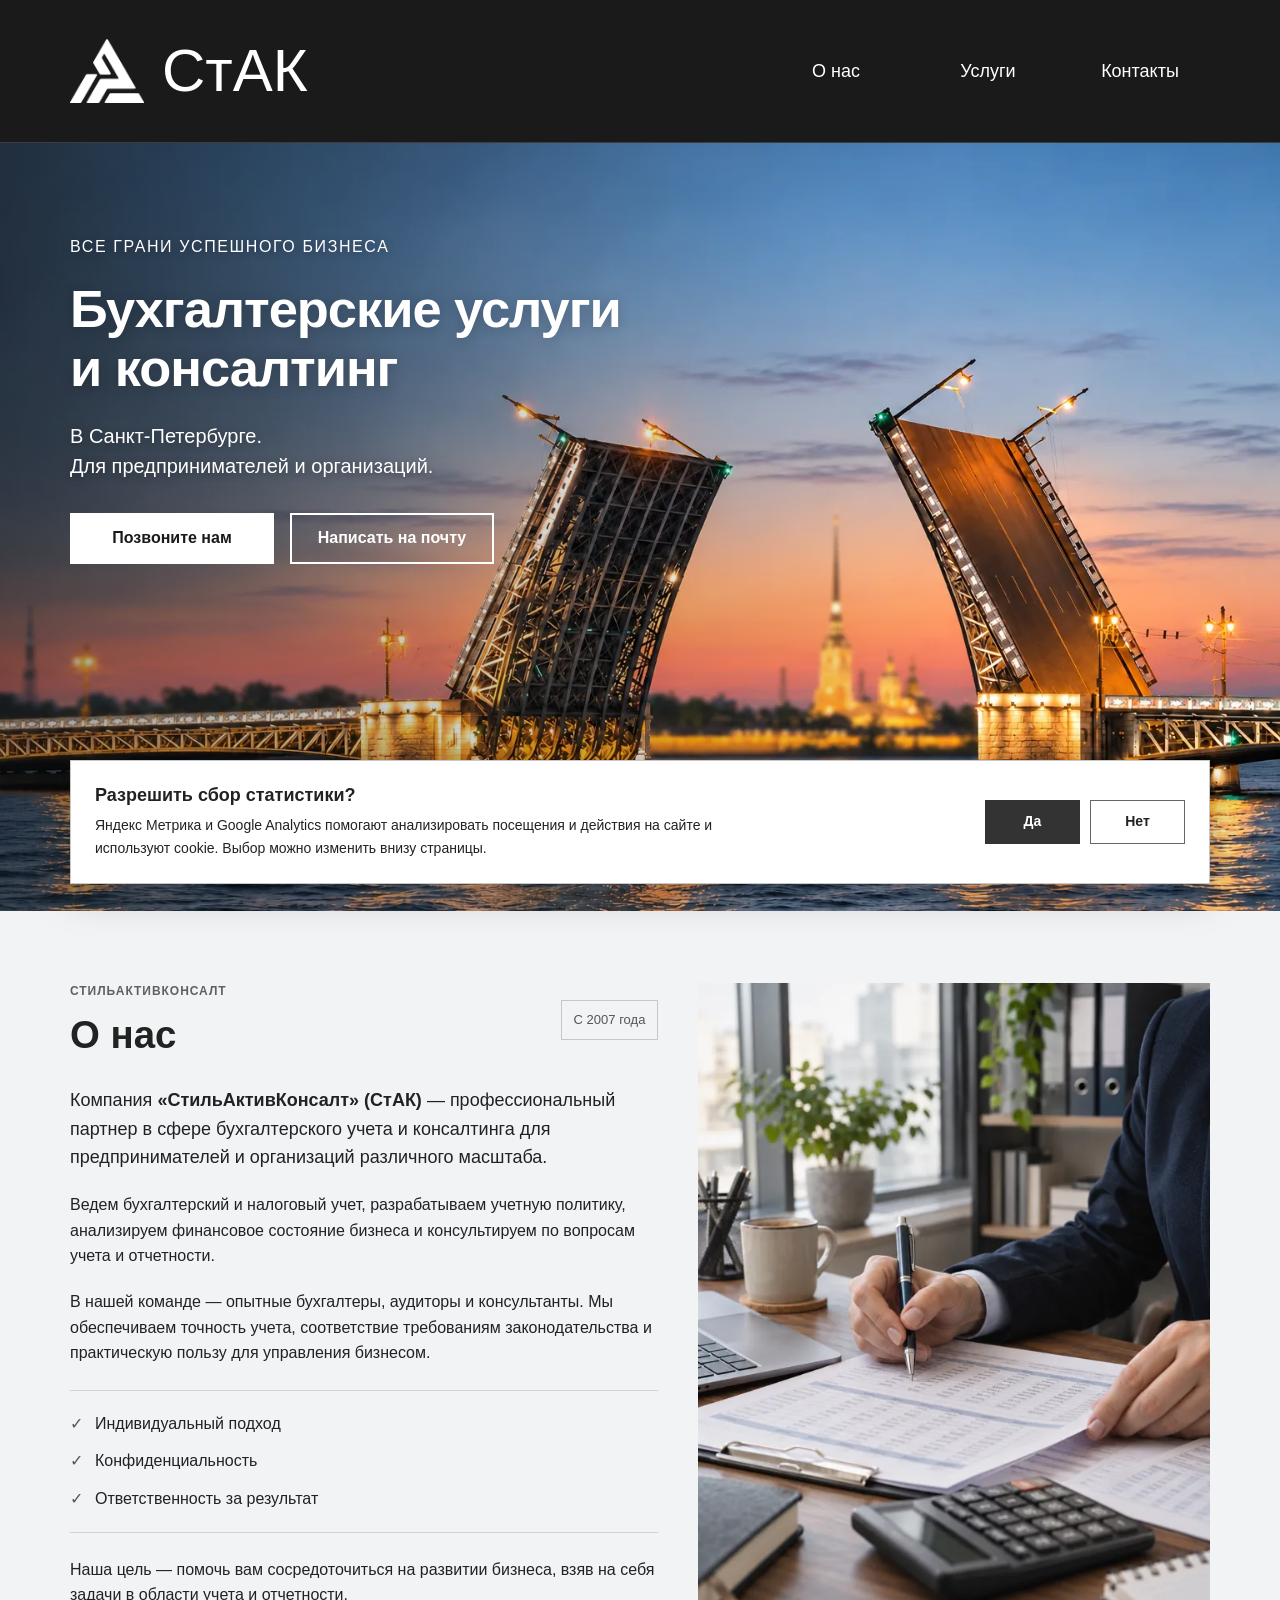
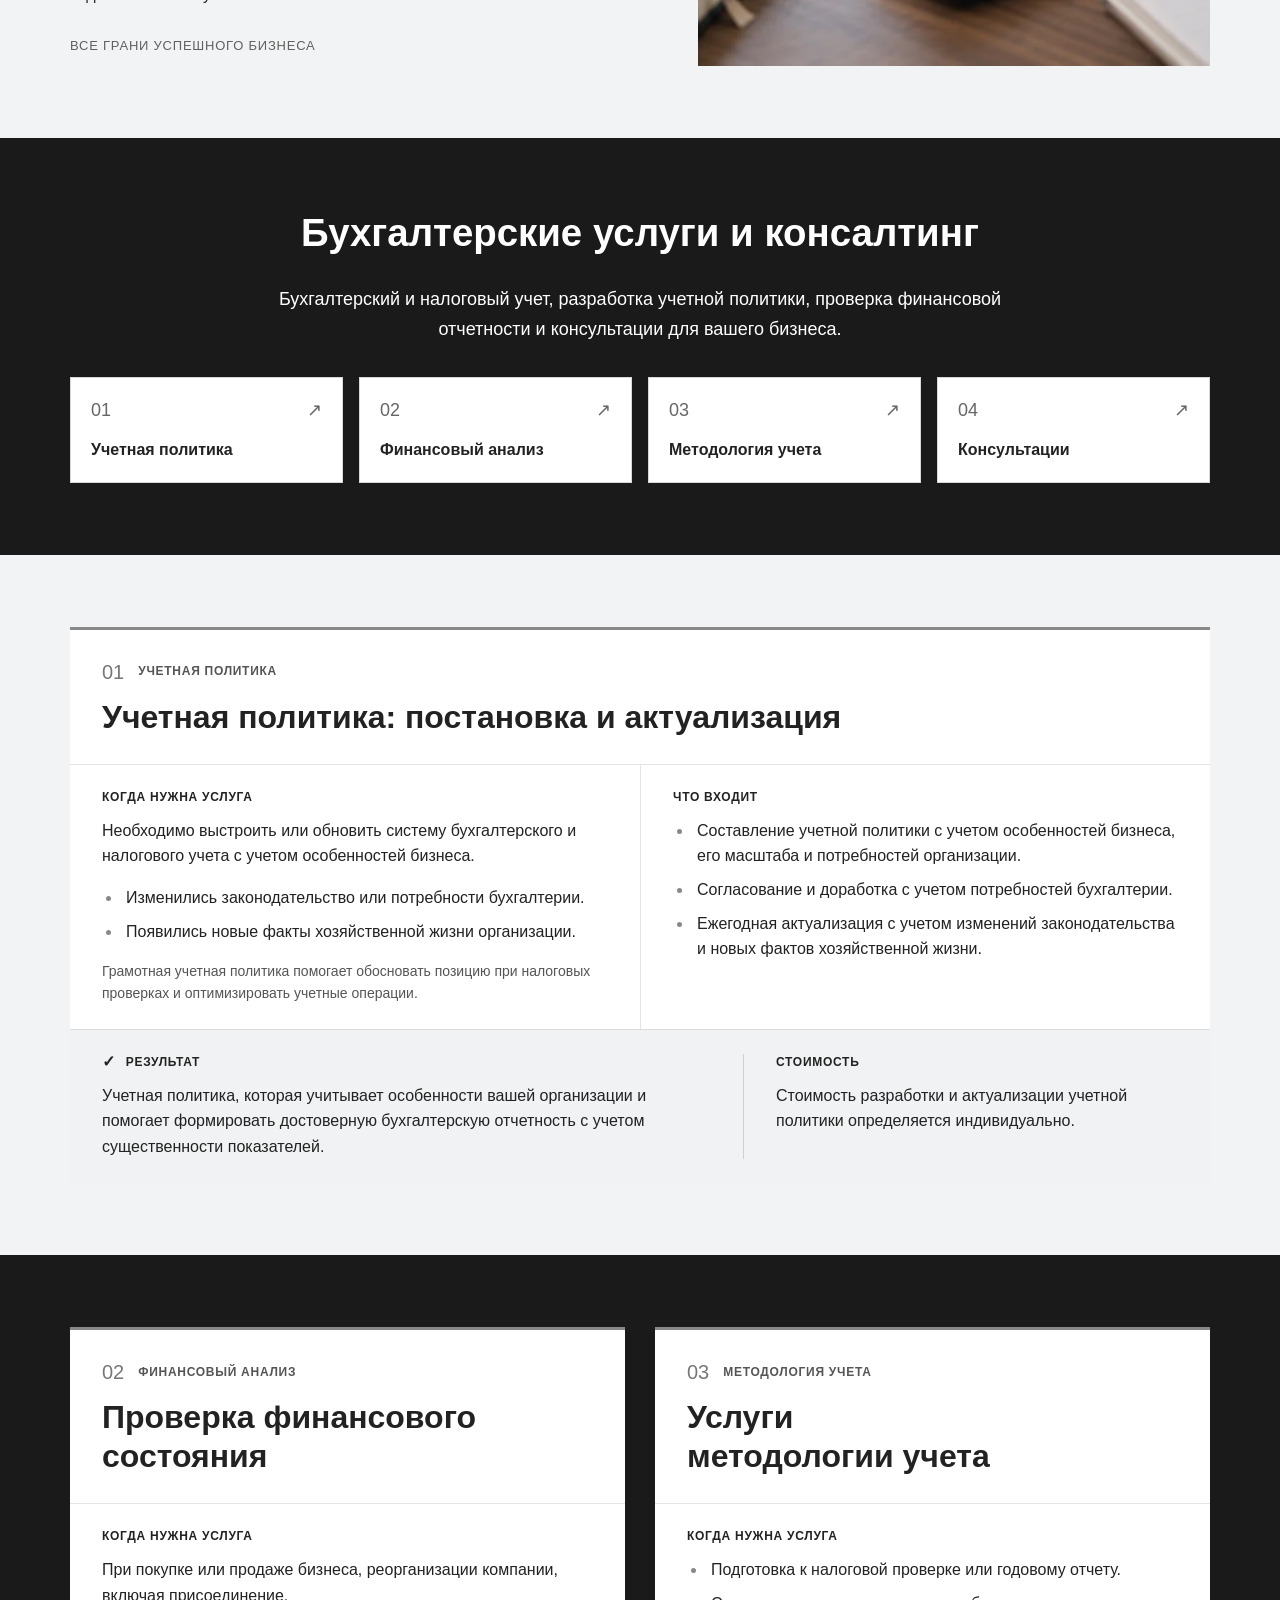
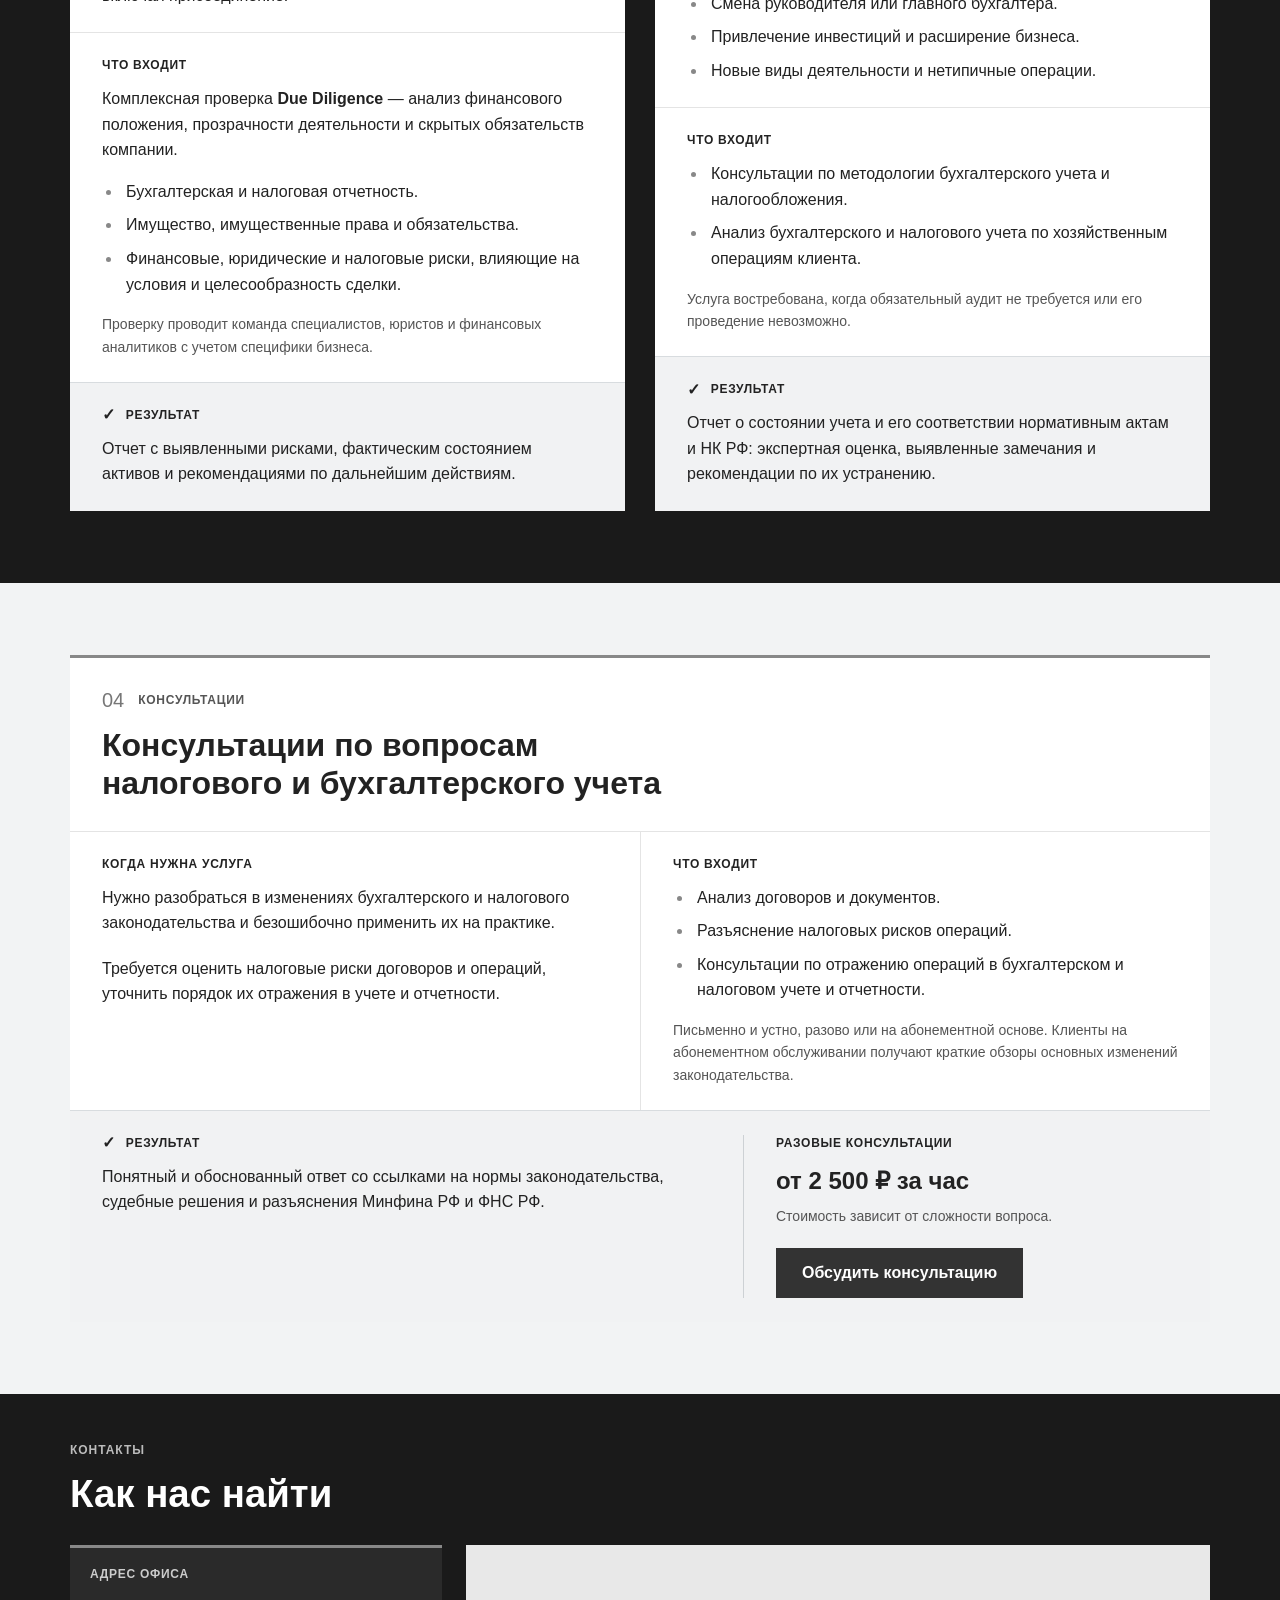
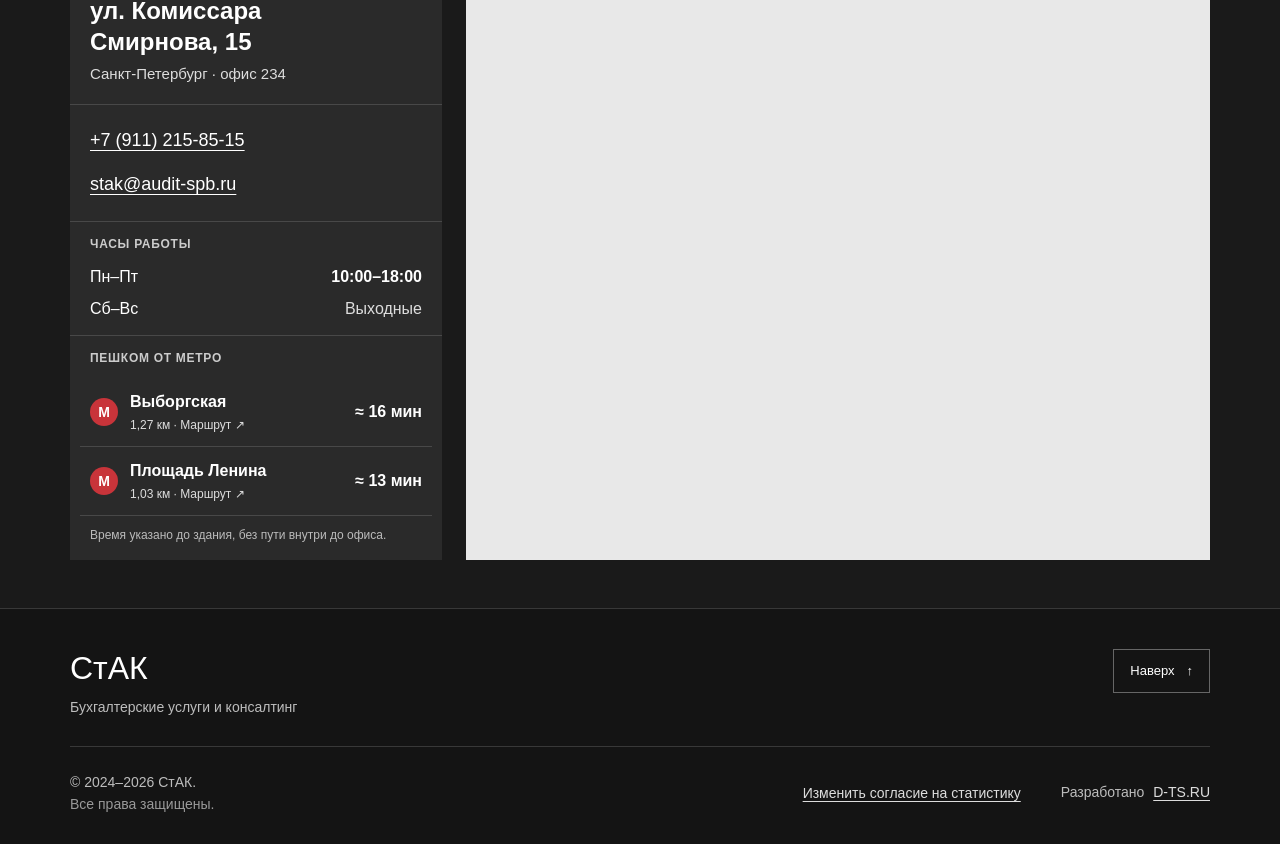
==== commit 0fdb9c7a: "Apply approved bridge hero with soft city background" ====
--- a/index.html
+++ b/index.html
@@ -14,19 +14,19 @@
   <meta property="og:title" content="Бухгалтерские услуги и консалтинг в Санкт-Петербурге — СтАК">
   <meta property="og:description" content="Бухгалтерский и налоговый учет, учетная политика, финансовый анализ и консультации в Санкт-Петербурге. Работаем с 2007 года.">
   <meta property="og:url" content="https://audit-spb.ru/">
-  <meta property="og:image" content="https://audit-spb.ru/images/optimized/hero-palace-enhanced-social-1200.jpg">
+  <meta property="og:image" content="https://audit-spb.ru/images/optimized/hero-palace-soft-city-social-1200.jpg">
   <meta property="og:image:alt" content="Разведенный Дворцовый мост в Санкт-Петербурге">
   <meta property="og:image:width" content="1200">
-  <meta property="og:image:height" content="614">
+  <meta property="og:image:height" content="800">
   <meta property="og:image:type" content="image/jpeg">
   <meta name="twitter:card" content="summary_large_image">
   <meta name="twitter:title" content="Бухгалтерские услуги и консалтинг в Санкт-Петербурге — СтАК">
   <meta name="twitter:description" content="Бухгалтерский и налоговый учет, учетная политика, финансовый анализ и консультации. СтильАктивКонсалт — работаем с 2007 года.">
-  <meta name="twitter:image" content="https://audit-spb.ru/images/optimized/hero-palace-enhanced-social-1200.jpg">
+  <meta name="twitter:image" content="https://audit-spb.ru/images/optimized/hero-palace-soft-city-social-1200.jpg">
   <meta name="twitter:image:alt" content="Разведенный Дворцовый мост в Санкт-Петербурге">
   <link rel="icon" type="image/svg+xml" href="images/optimized/favicon-white.svg">
-  <link rel="stylesheet" href="index.css?v=20261112-type-spacing">
-  <script src="site.js?v=20261112-type-spacing" defer></script>
+  <link rel="stylesheet" href="index.css?v=20261112-hero-soft-city">
+  <script src="site.js?v=20261112-hero-soft-city" defer></script>
   <script type="application/ld+json">
   {
     "@context": "https://schema.org",
@@ -171,11 +171,14 @@
   </header>
   <main id="main" tabindex="-1">
     <section class="hero" id="sec-44bd" aria-labelledby="hero-title">
-      <img class="hero-image" src="images/optimized/hero-palace-enhanced-1752.webp" srcset="images/optimized/hero-palace-enhanced-960.webp 960w, images/optimized/hero-palace-enhanced-1752.webp 1752w" sizes="100vw" width="1752" height="897" alt="" fetchpriority="high">
+      <picture>
+        <source media="(max-width: 900px)" srcset="images/optimized/hero-palace-soft-city-mobile-480.webp 480w, images/optimized/hero-palace-soft-city-mobile-780.webp 780w, images/optimized/hero-palace-soft-city-mobile-960.webp 960w" sizes="100vw">
+        <img class="hero-image" src="images/optimized/hero-palace-soft-city-1536.webp" srcset="images/optimized/hero-palace-soft-city-960.webp 960w, images/optimized/hero-palace-soft-city-1536.webp 1536w" sizes="100vw" width="1536" height="1024" alt="" fetchpriority="high">
+      </picture>
       <div class="container hero-content">
         <p class="eyebrow">Все грани успешного бизнеса</p>
         <h1 id="hero-title">Бухгалтерские услуги<br>и консалтинг</h1>
-        <p class="hero-description">В Санкт-Петербурге. Для предпринимателей и организаций.</p>
+        <p class="hero-description">В Санкт-Петербурге.<br>Для предпринимателей и организаций.</p>
         <div class="actions">
           <a class="button" href="tel:+79112158515">Позвоните нам</a>
           <a class="button button-outline" href="mailto:stak@audit-spb.ru">Написать на почту</a>
--- a/index.css
+++ b/index.css
@@ -47,14 +47,15 @@
 .site-header.is-compact .brand span { font-size: 2.25rem; }
 .site-header.is-compact #navigation a { height: 44px; font-size: 1rem; }
 .menu-toggle { display: none; align-items: center; gap: 10px; min-height: 44px; padding: 7px 12px; border: 1px solid #888; background: transparent; color: inherit; }
-.hero { position: relative; isolation: isolate; min-height: 650px; padding: 60px 0; }
-.hero-image { position: absolute; inset: 0; width: 100%; height: 100%; object-fit: cover; z-index: -2; }
-.hero::after { content: ''; position: absolute; inset: 0; background: rgb(0 0 0 / .54); z-index: -1; }
+.hero { position: relative; isolation: isolate; min-height: clamp(660px, 60vw, 880px); padding: clamp(56px, 7vw, 100px) 0; }
+.hero-image { position: absolute; inset: 0; width: 100%; height: 100%; object-fit: cover; object-position: center 60%; z-index: -2; }
+.hero::after { content: ''; position: absolute; inset: 0; background: linear-gradient(90deg, rgb(18 22 26 / .38), rgb(18 22 26 / .16) 44%, transparent 74%); z-index: -1; }
 .hero-content { position: relative; }
 .eyebrow { font-size: 1rem; font-weight: 700; text-transform: uppercase; letter-spacing: .12em; margin-bottom: 20px; }
-.hero h1 { max-width: 780px; text-shadow: 0 1px 0 #bbb, 0 2px 0 #888, 0 5px 12px rgb(0 0 0 / .7); }
-.hero .eyebrow, .hero-description { text-shadow: 0 2px 5px rgb(0 0 0 / .7); }
-.hero-description { font-size: 1.25rem; margin-top: 24px; max-width: 650px; }
+.hero h1 { max-width: 780px; font-weight: 700; line-height: 1.12; letter-spacing: -.02em; text-shadow: 0 2px 14px rgb(0 0 0 / .2); }
+.hero .eyebrow { font-weight: 500; letter-spacing: .1em; }
+.hero .eyebrow, .hero-description { text-shadow: 0 2px 8px rgb(0 0 0 / .25); }
+.hero-description { font-size: 1.25rem; line-height: 1.5; margin-top: 24px; max-width: 650px; }
 .actions { display: flex; flex-wrap: wrap; gap: 16px; margin-top: 32px; }
 .actions .button { min-width: 204px; }
 .button { display: inline-flex; align-items: center; justify-content: center; text-align: center; min-height: 48px; padding: 12px 24px; border: 2px solid white; background: white; color: #1a1a1a; font-size: 1rem; font-weight: 700; text-decoration: none; line-height: 1.4; }
@@ -164,7 +165,6 @@
 .footer-copyright span { display: block; color: #999; }
 .footer-credit { margin: 0; white-space: nowrap; }
 .footer-credit a { display: inline-flex; align-items: center; min-height: 44px; margin-left: 5px; color: #ddd; }
-@media (min-width: 1600px) { .hero { min-height: 720px; } }
 @media (max-width: 900px) {
   .about-layout { grid-template-columns: 1fr; gap: 32px; }
   .about-photo img { height: auto; aspect-ratio: 4 / 3; object-position: center 65%; }
@@ -174,6 +174,11 @@
   .service-wide > .service-result { grid-template-columns: 1fr; gap: 24px; }
   .service-terms { border-left: 0; border-top: 1px solid #cdd1d4; padding: 24px 0 0; }
   .contacts-layout { grid-template-columns: 1fr; }
+}
+@media (min-width: 641px) and (max-width: 900px) {
+  .hero { min-height: calc(100vw + 160px); }
+  .hero-image { object-position: center bottom; }
+  .hero h1 { font-size: 2.5rem; }
 }
 @media (max-width: 800px) {
   .footer-bottom { grid-template-columns: 1fr; justify-items: start; gap: 8px; }
@@ -198,10 +203,13 @@
   .menu-toggle { display: inline-flex; }
   #navigation { width: 100%; gap: 4px; padding-top: 16px; }
   #navigation a { text-align: center; padding: 10px 6px; height: 48px; font-size: .9375rem; }
-  .hero { min-height: 560px; padding-top: 44px; }
-  .hero-image { object-position: center; }
+  .hero { min-height: max(720px, 170vw); padding: 40px 0 280px; }
+  .hero-image { object-position: center bottom; }
+  .hero::after { background: linear-gradient(180deg, rgb(18 22 26 / .3), rgb(18 22 26 / .12) 48%, transparent 68%); }
+  .hero h1 { font-size: clamp(2rem, 8.7vw, 3rem); letter-spacing: -.025em; }
+  .hero .eyebrow { font-size: .75rem; letter-spacing: .07em; }
   .eyebrow { font-size: .8rem; letter-spacing: .08em; }
-  .hero-description { font-size: 1.125rem; }
+  .hero-description { font-size: 1.0625rem; margin-top: 20px; }
   .actions { gap: 12px; }
   .actions .button { width: 100%; }
   .section { padding-block: 48px; }
@@ -225,6 +233,7 @@
   .footer-bottom { padding-top: 20px; }
   .footer-copyright { margin-bottom: 8px; }
 }
+@media (max-width: 360px) { .hero { min-height: 780px; } }
 @media print {
   :root { color-scheme: light; }
   body, .section, .contacts, .service-card { background: white; color: black; }
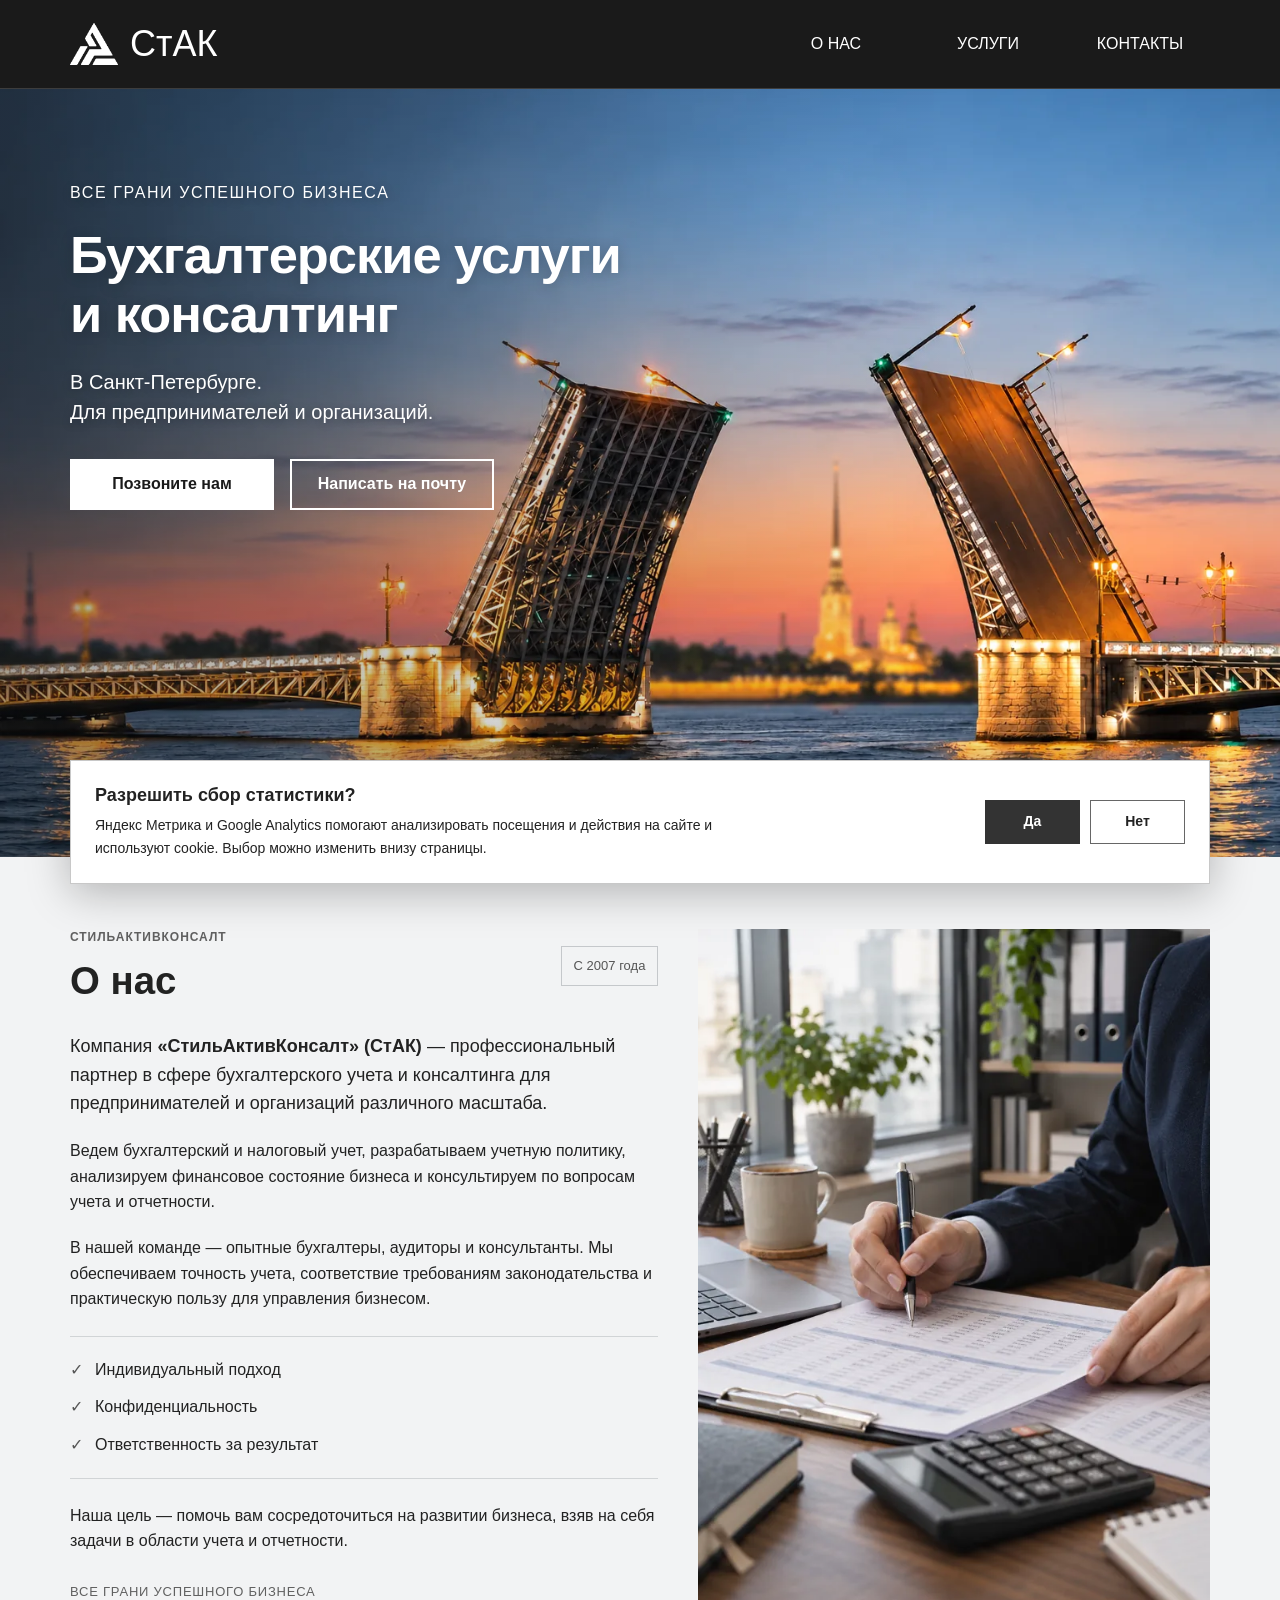
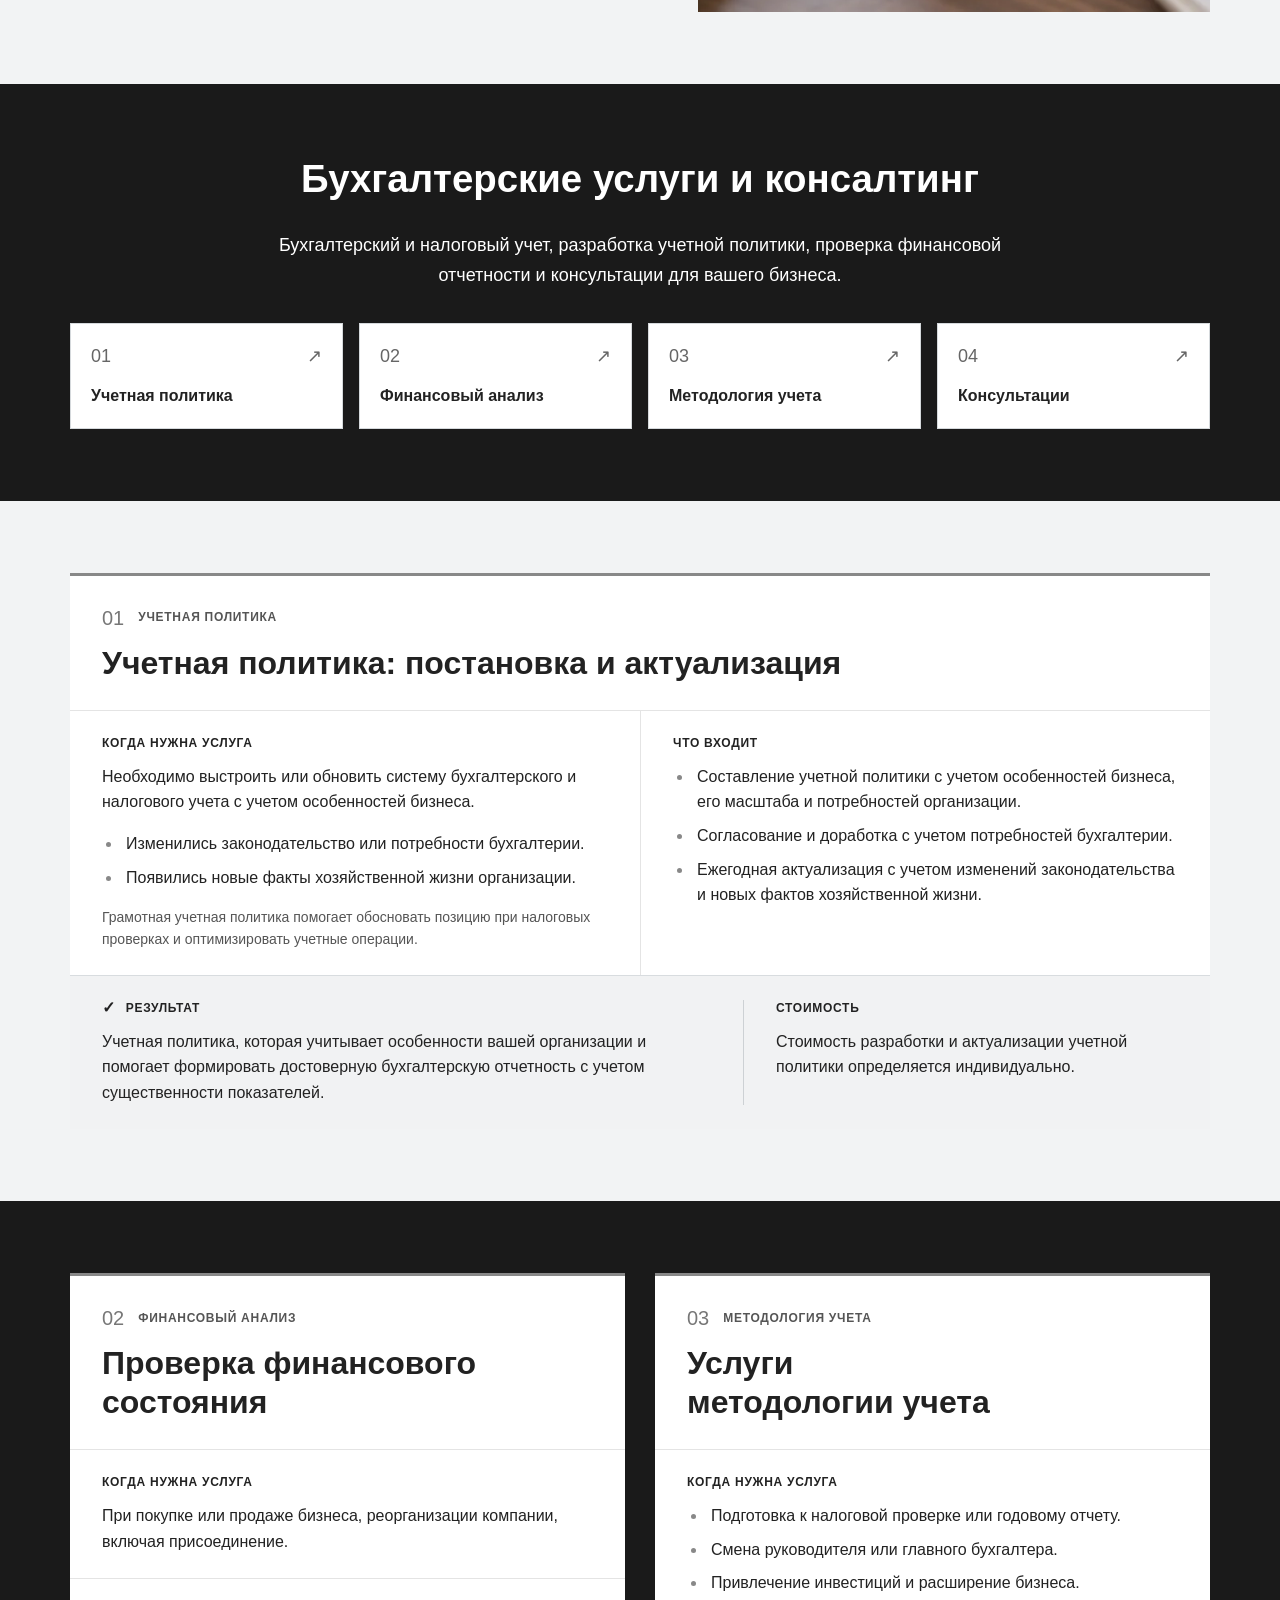
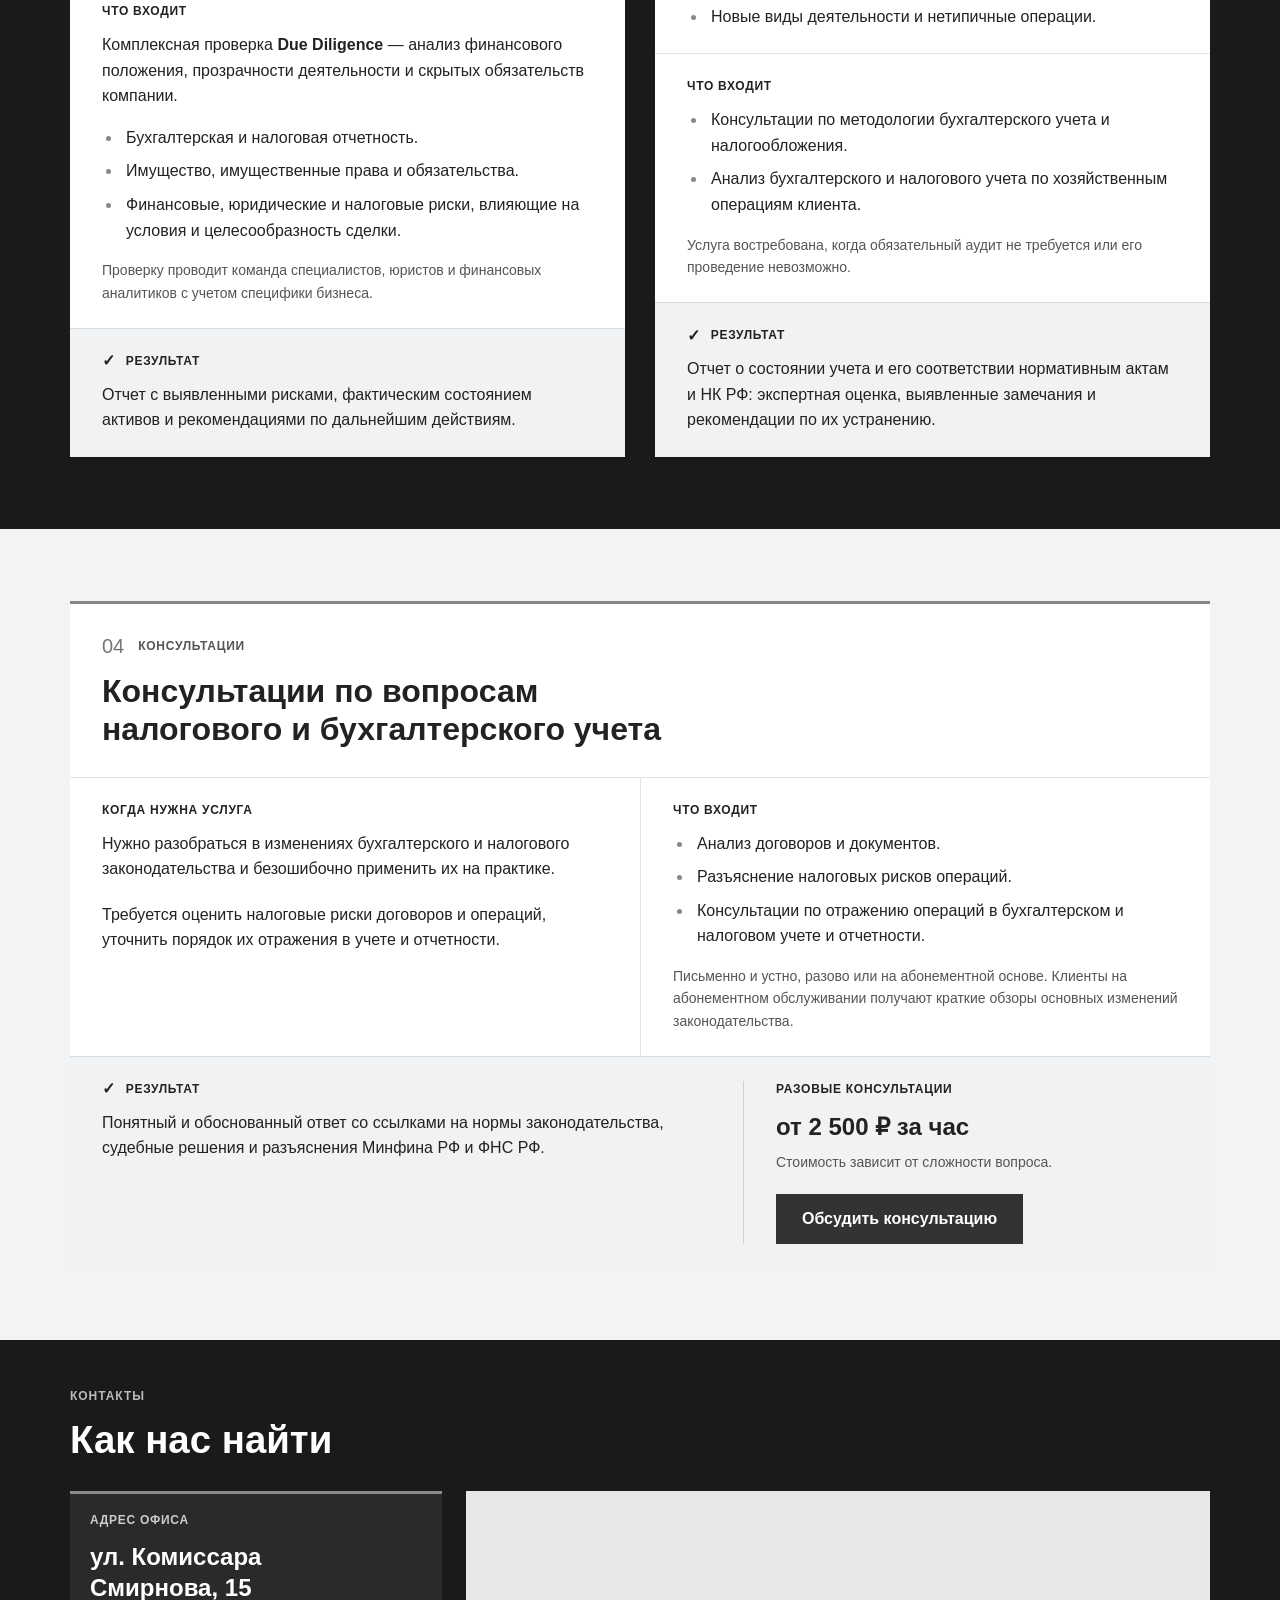
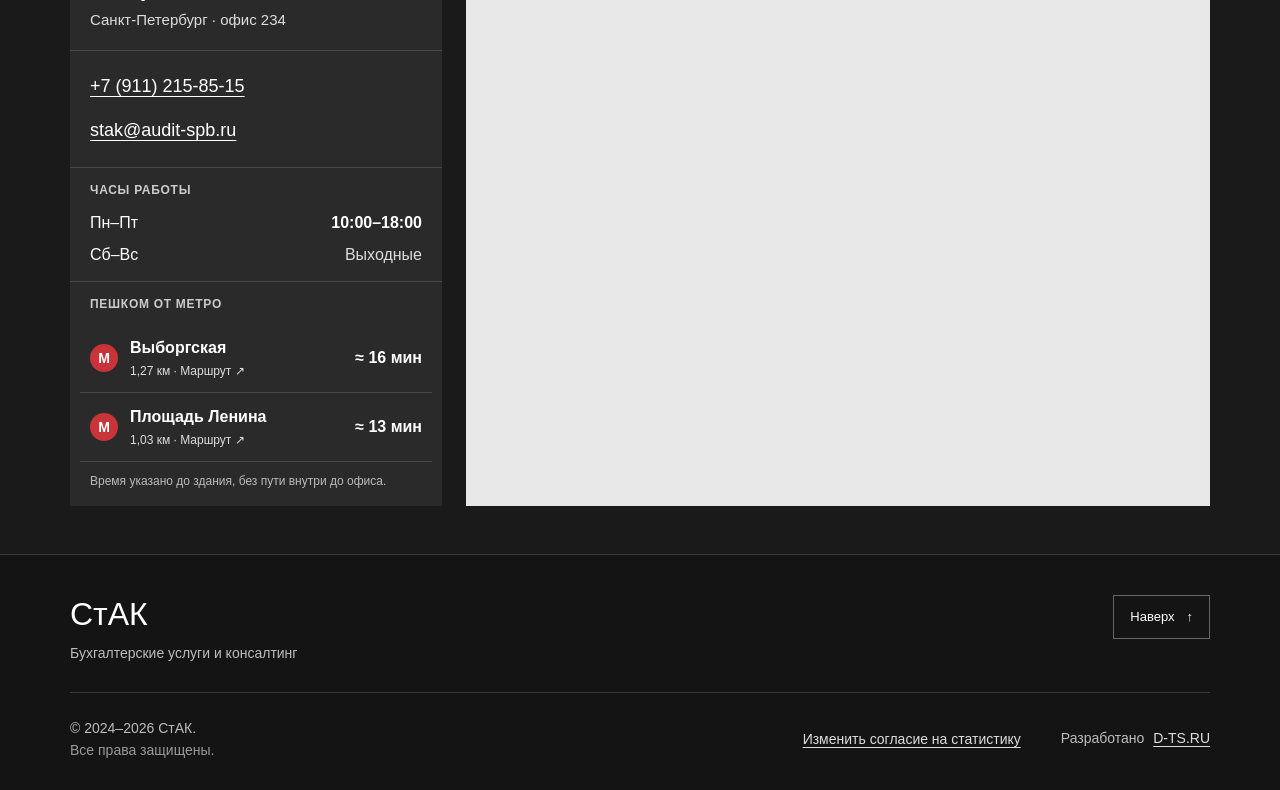
==== commit 56a5882d: "Keep header compact and uppercase navigation" ====
--- a/index.html
+++ b/index.html
@@ -25,8 +25,8 @@
   <meta name="twitter:image" content="https://audit-spb.ru/images/optimized/hero-palace-soft-city-social-1200.jpg">
   <meta name="twitter:image:alt" content="Разведенный Дворцовый мост в Санкт-Петербурге">
   <link rel="icon" type="image/svg+xml" href="images/optimized/favicon-white.svg">
-  <link rel="stylesheet" href="index.css?v=20261112-hero-soft-city">
-  <script src="site.js?v=20261112-hero-soft-city" defer></script>
+  <link rel="stylesheet" href="index.css?v=20261112-fixed-header">
+  <script src="site.js?v=20261112-fixed-header" defer></script>
   <script type="application/ld+json">
   {
     "@context": "https://schema.org",
@@ -158,7 +158,7 @@
   <header class="site-header" id="sec-03d2">
     <div class="container header-inner">
       <a class="brand" href="./" aria-label="СтАК — главная">
-        <img src="images/optimized/logo-160.webp" srcset="images/optimized/logo-160.webp 160w, images/optimized/logo-320.webp 320w" sizes="74px" width="160" height="139" alt="">
+        <img src="images/optimized/logo-160.webp" srcset="images/optimized/logo-160.webp 160w, images/optimized/logo-320.webp 320w" sizes="(max-width: 640px) 40px, 48px" width="160" height="139" alt="">
         <span>СтАК</span>
       </a>
       <button class="menu-toggle" type="button" aria-expanded="false" aria-controls="navigation" hidden>Меню <span aria-hidden="true">☰</span></button>
--- a/index.css
+++ b/index.css
@@ -29,23 +29,18 @@
 h2 { font-size: clamp(1.75rem, 3vw, 2.5rem); margin-bottom: 28px; }
 h3 { font-size: 1.2rem; }
 p + p { margin-top: 20px; }
-section, article { scroll-margin-top: 160px; }
+section, article { scroll-margin-top: 104px; }
 .container { width: min(var(--width), calc(100% - 48px)); margin-inline: auto; }
 .skip-link { position: absolute; top: 8px; left: 24px; padding: 8px 16px; background: #fff; color: #1a1a1a; transform: translateY(-180%); z-index: 10; }
 .skip-link:focus { transform: none; }
 .site-header { position: sticky; top: 0; z-index: 800; background: var(--background); border-bottom: 1px solid #3d3d3d; }
-.header-inner { display: flex; align-items: center; justify-content: space-between; gap: 24px; min-height: 142px; }
-.brand { flex-shrink: 0; display: inline-flex; align-items: center; gap: 18px; text-decoration: none; }
-.brand img { width: 74px; height: 64px; object-fit: contain; }
-.brand span { font-size: 3.75rem; line-height: 1; }
+.header-inner { display: flex; align-items: center; justify-content: space-between; gap: 24px; min-height: 88px; }
+.brand { flex-shrink: 0; display: inline-flex; align-items: center; gap: 12px; text-decoration: none; }
+.brand img { width: 48px; height: 42px; object-fit: contain; }
+.brand span { font-size: 2.25rem; line-height: 1; }
 #navigation { display: grid; grid-template-columns: repeat(3, minmax(0, 1fr)); gap: 12px; width: 444px; max-width: 100%; }
-#navigation a { display: inline-flex; align-items: center; justify-content: center; min-width: 0; height: 52px; padding: 12px 16px; border: 0; background: transparent; color: white; font-size: 1.125rem; font-weight: 500; text-decoration: none; text-decoration-thickness: 2px; text-underline-offset: .45em; white-space: nowrap; }
+#navigation a { display: inline-flex; align-items: center; justify-content: center; min-width: 0; height: 44px; padding: 10px 16px; border: 0; background: transparent; color: white; font-size: 1rem; font-weight: 500; text-transform: uppercase; text-decoration: none; text-decoration-thickness: 2px; text-underline-offset: .45em; white-space: nowrap; }
 #navigation a:hover { background: transparent; color: var(--button-hover); text-decoration: underline; }
-.site-header.is-compact .header-inner { min-height: 88px; }
-.site-header.is-compact .brand { gap: 12px; }
-.site-header.is-compact .brand img { width: 48px; height: 42px; }
-.site-header.is-compact .brand span { font-size: 2.25rem; }
-.site-header.is-compact #navigation a { height: 44px; font-size: 1rem; }
 .menu-toggle { display: none; align-items: center; gap: 10px; min-height: 44px; padding: 7px 12px; border: 1px solid #888; background: transparent; color: inherit; }
 .hero { position: relative; isolation: isolate; min-height: clamp(660px, 60vw, 880px); padding: clamp(56px, 7vw, 100px) 0; }
 .hero-image { position: absolute; inset: 0; width: 100%; height: 100%; object-fit: cover; object-position: center 60%; z-index: -2; }
@@ -182,27 +177,19 @@
 }
 @media (max-width: 800px) {
   .footer-bottom { grid-template-columns: 1fr; justify-items: start; gap: 8px; }
-  section, article { scroll-margin-top: 136px; }
   .service-links { grid-template-columns: repeat(2, minmax(0, 1fr)); }
-  .header-inner { min-height: 112px; }
-  .brand span { font-size: 2.5rem; }
-  .brand img { width: 60px; height: 52px; }
   #navigation a { padding-inline: 10px; }
 }
 @media (max-width: 640px) {
-  section, article { scroll-margin-top: 112px; }
-  .site-header.is-compact .header-inner { min-height: 72px; padding-block: 12px; }
-  .site-header.is-compact .brand img { width: 40px; height: 35px; }
-  .site-header.is-compact .brand span { font-size: 1.75rem; }
-  .site-header.is-compact #navigation a { font-size: .9375rem; }
+  section, article { scroll-margin-top: 88px; }
   .container { width: calc(100% - 32px); }
-  .header-inner { min-height: 88px; flex-wrap: wrap; gap: 0 16px; padding-block: 16px; }
+  .header-inner { min-height: 72px; flex-wrap: wrap; gap: 0 16px; padding-block: 12px; }
   .brand { gap: 12px; }
-  .brand img { width: 54px; height: 47px; }
-  .brand span { font-size: 2rem; }
+  .brand img { width: 40px; height: 35px; }
+  .brand span { font-size: 1.75rem; }
   .menu-toggle { display: inline-flex; }
   #navigation { width: 100%; gap: 4px; padding-top: 16px; }
-  #navigation a { text-align: center; padding: 10px 6px; height: 48px; font-size: .9375rem; }
+  #navigation a { text-align: center; padding: 10px 6px; height: 44px; font-size: .9375rem; }
   .hero { min-height: max(720px, 170vw); padding: 40px 0 280px; }
   .hero-image { object-position: center bottom; }
   .hero::after { background: linear-gradient(180deg, rgb(18 22 26 / .3), rgb(18 22 26 / .12) 48%, transparent 68%); }
@@ -265,8 +252,6 @@
 #navigation a[aria-current="location"] { background: transparent; color: white; text-decoration: underline; }
 @media (prefers-reduced-motion: no-preference) {
   html { scroll-behavior: smooth; }
-  .header-inner { transition: min-height .2s ease; }
-  .brand, .brand img, .brand span, #navigation a { transition: width .2s ease, height .2s ease, font-size .2s ease, gap .2s ease; }
   .reveal-pending { opacity: 0; transform: translateY(16px); }
   .reveal-pending.reveal-visible { opacity: 1; transform: none; transition: opacity .6s ease, transform .6s ease; }
   .service-links a, .button, .consent-button { transition: background-color .2s ease, border-color .2s ease; }
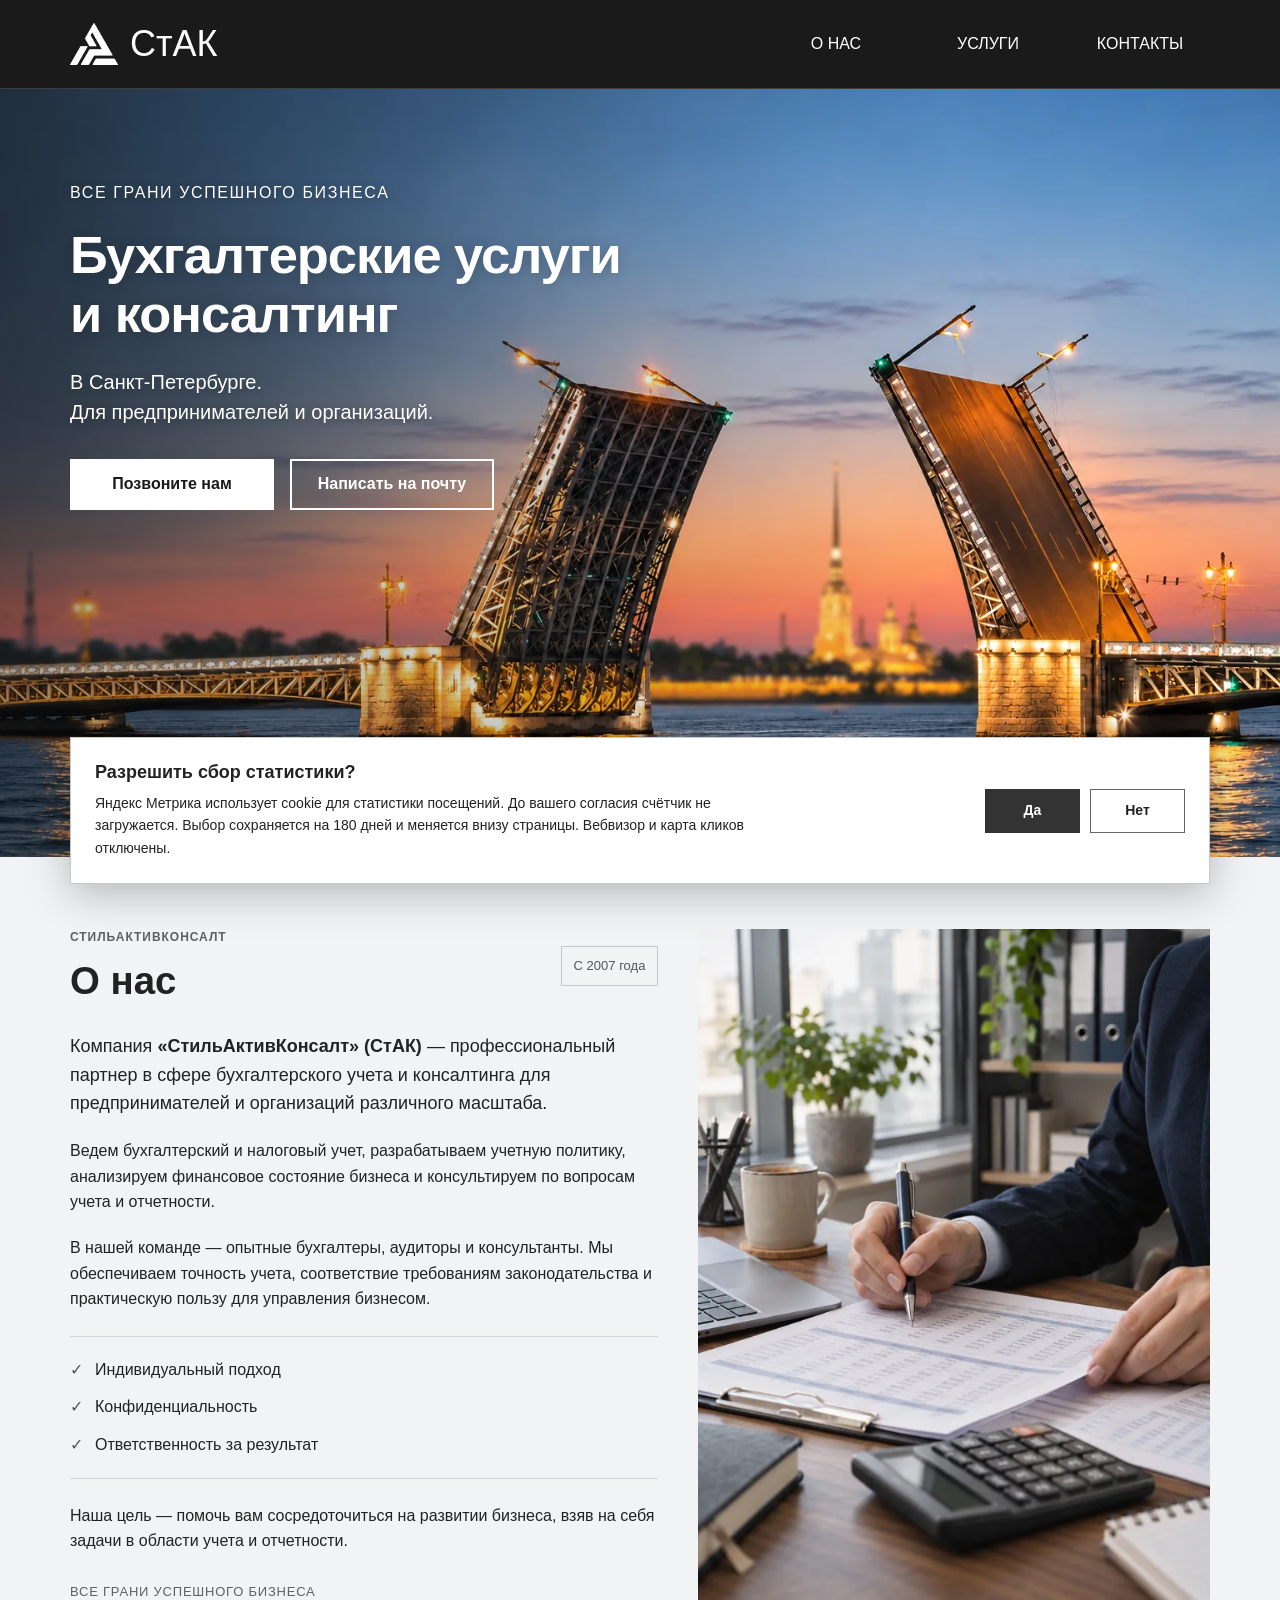
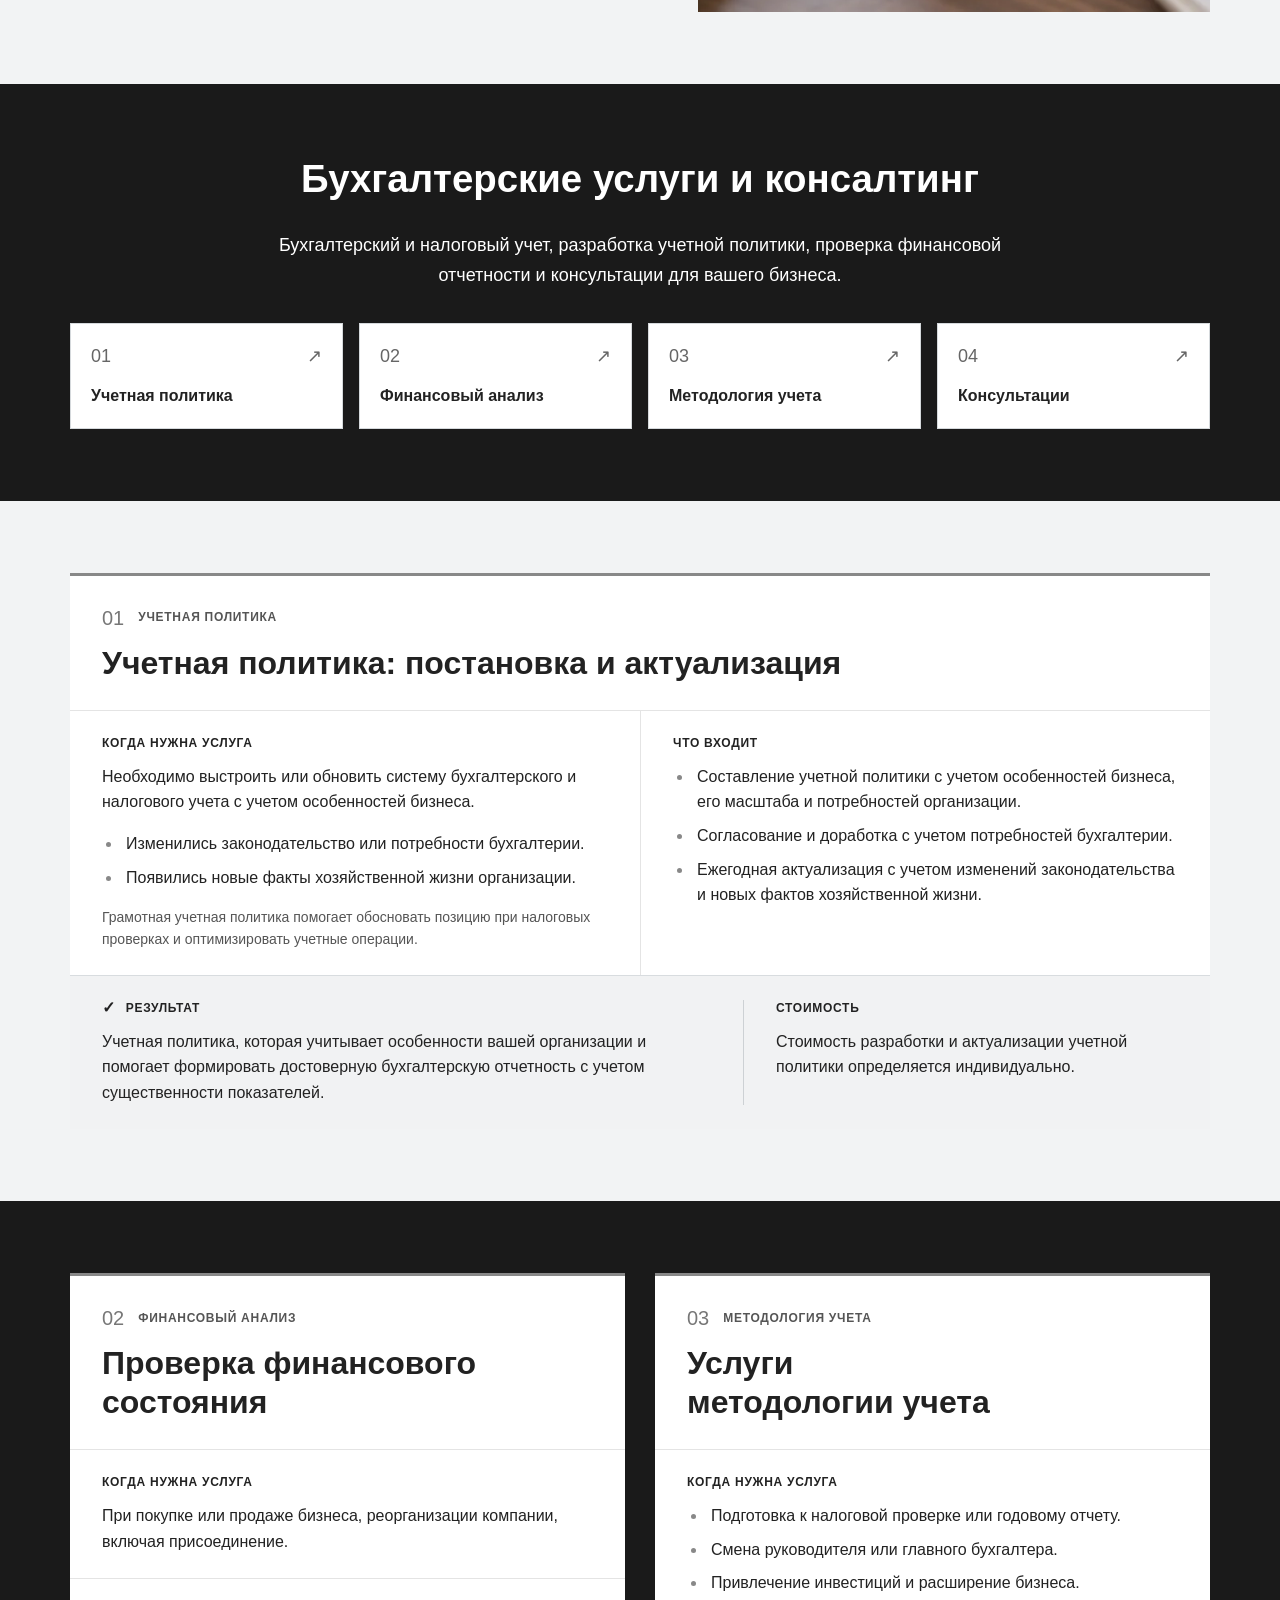
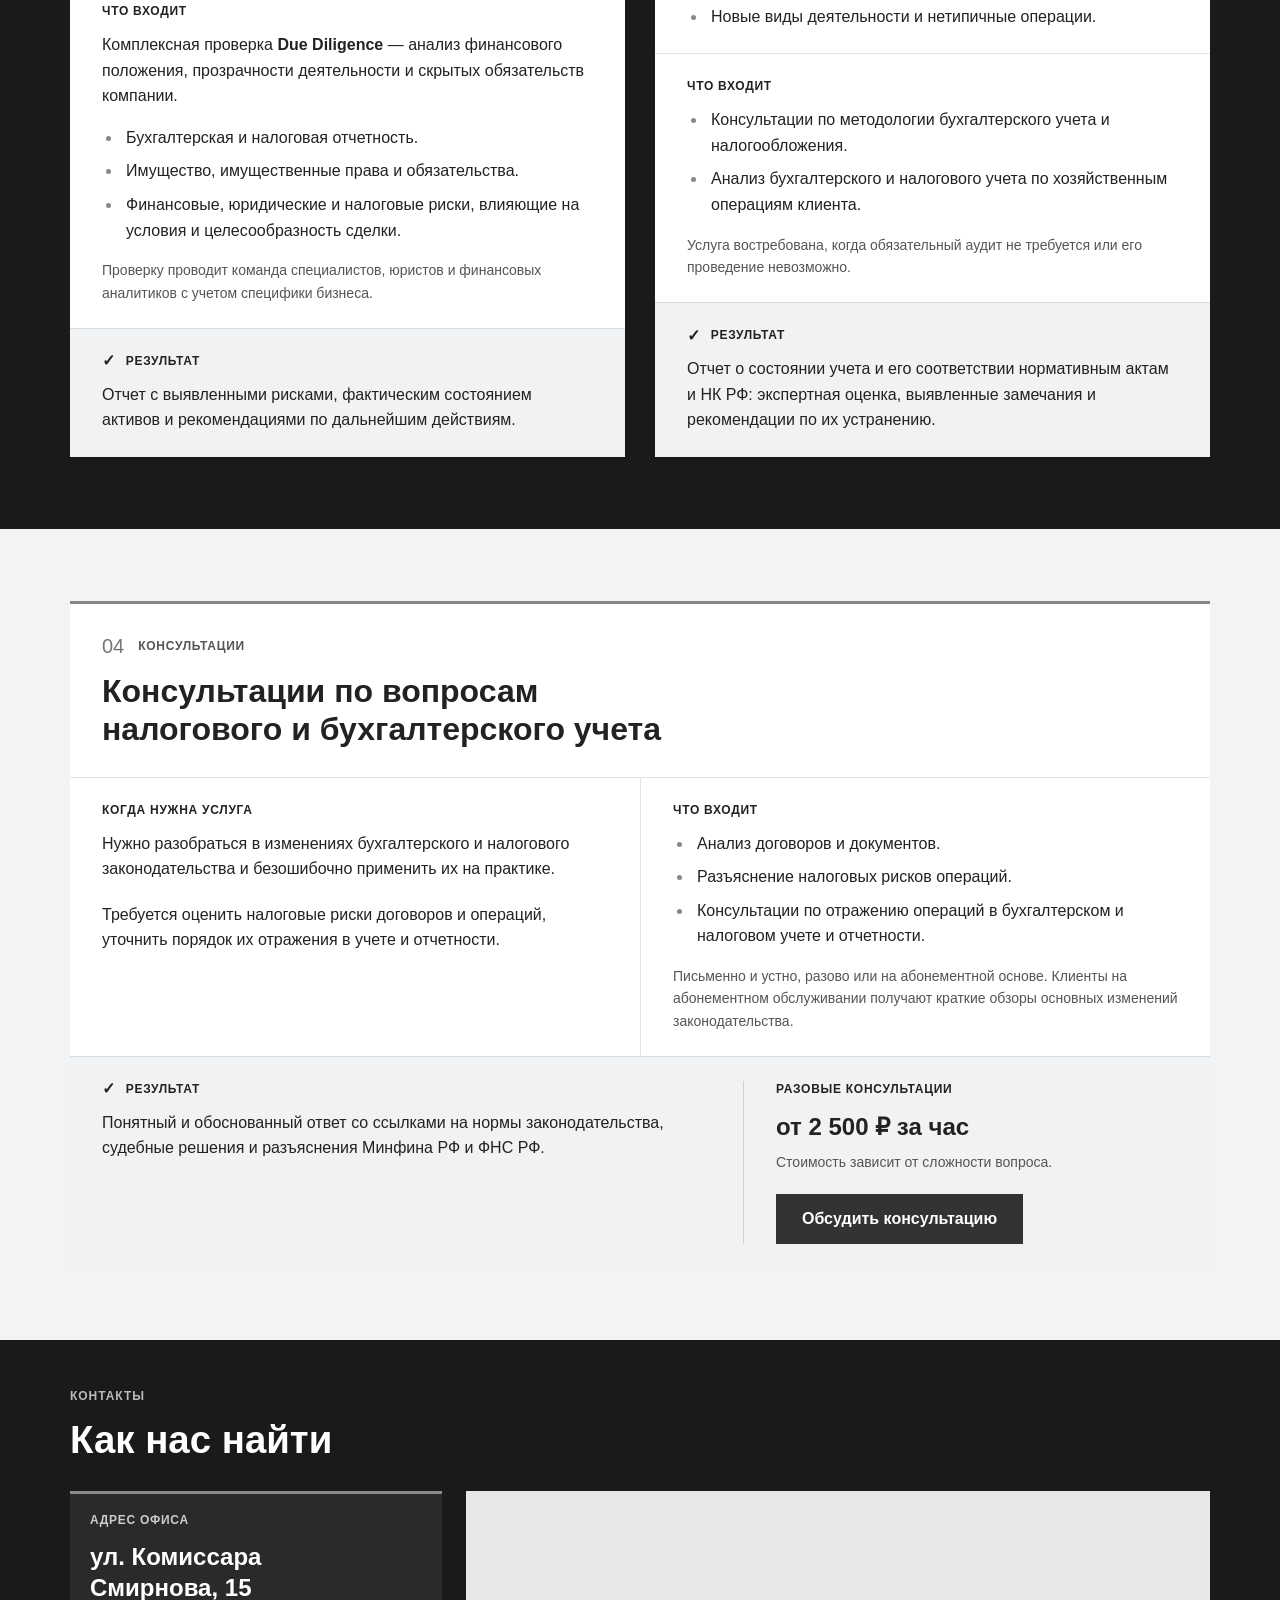
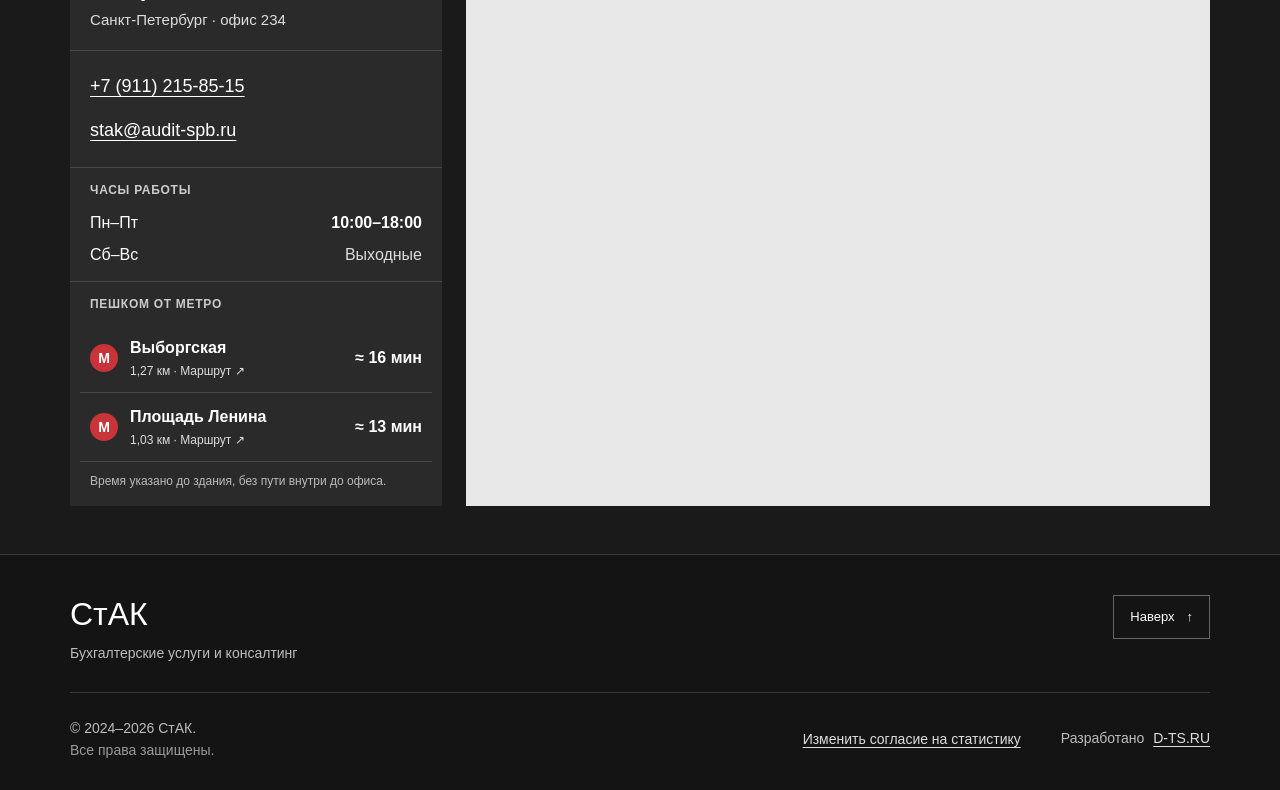
==== commit 668029d7: "Connect dedicated Metrika counter with consent" ====
--- a/index.html
+++ b/index.html
@@ -26,7 +26,8 @@
   <meta name="twitter:image:alt" content="Разведенный Дворцовый мост в Санкт-Петербурге">
   <link rel="icon" type="image/svg+xml" href="images/optimized/favicon-white.svg">
   <link rel="stylesheet" href="index.css?v=20261112-fixed-header">
-  <script src="site.js?v=20261112-fixed-header" defer></script>
+  <script src="analytics.js?v=20261113-metrika" defer></script>
+  <script src="site.js?v=20261113-metrika" defer></script>
   <script type="application/ld+json">
   {
     "@context": "https://schema.org",
@@ -408,7 +409,7 @@
   </footer>
   <div class="reading-progress" aria-hidden="true" hidden><span></span></div>
   <section class="consent-banner" id="consent-banner" data-nosnippet role="region" aria-labelledby="consent-title" hidden>
-    <div><h2 id="consent-title">Разрешить сбор статистики?</h2><p>Яндекс Метрика и Google Analytics помогают анализировать посещения и действия на сайте и используют cookie. Выбор можно изменить внизу страницы.</p></div>
+    <div><h2 id="consent-title">Разрешить сбор статистики?</h2><p>Яндекс Метрика использует cookie для статистики посещений. До вашего согласия счётчик не загружается. Выбор сохраняется на 180 дней и меняется внизу страницы. Вебвизор и карта кликов отключены.</p></div>
     <div class="consent-actions">
       <button type="button" class="consent-button consent-primary" id="consent-accept">Да</button>
       <button type="button" class="consent-button" id="consent-reject">Нет</button>
